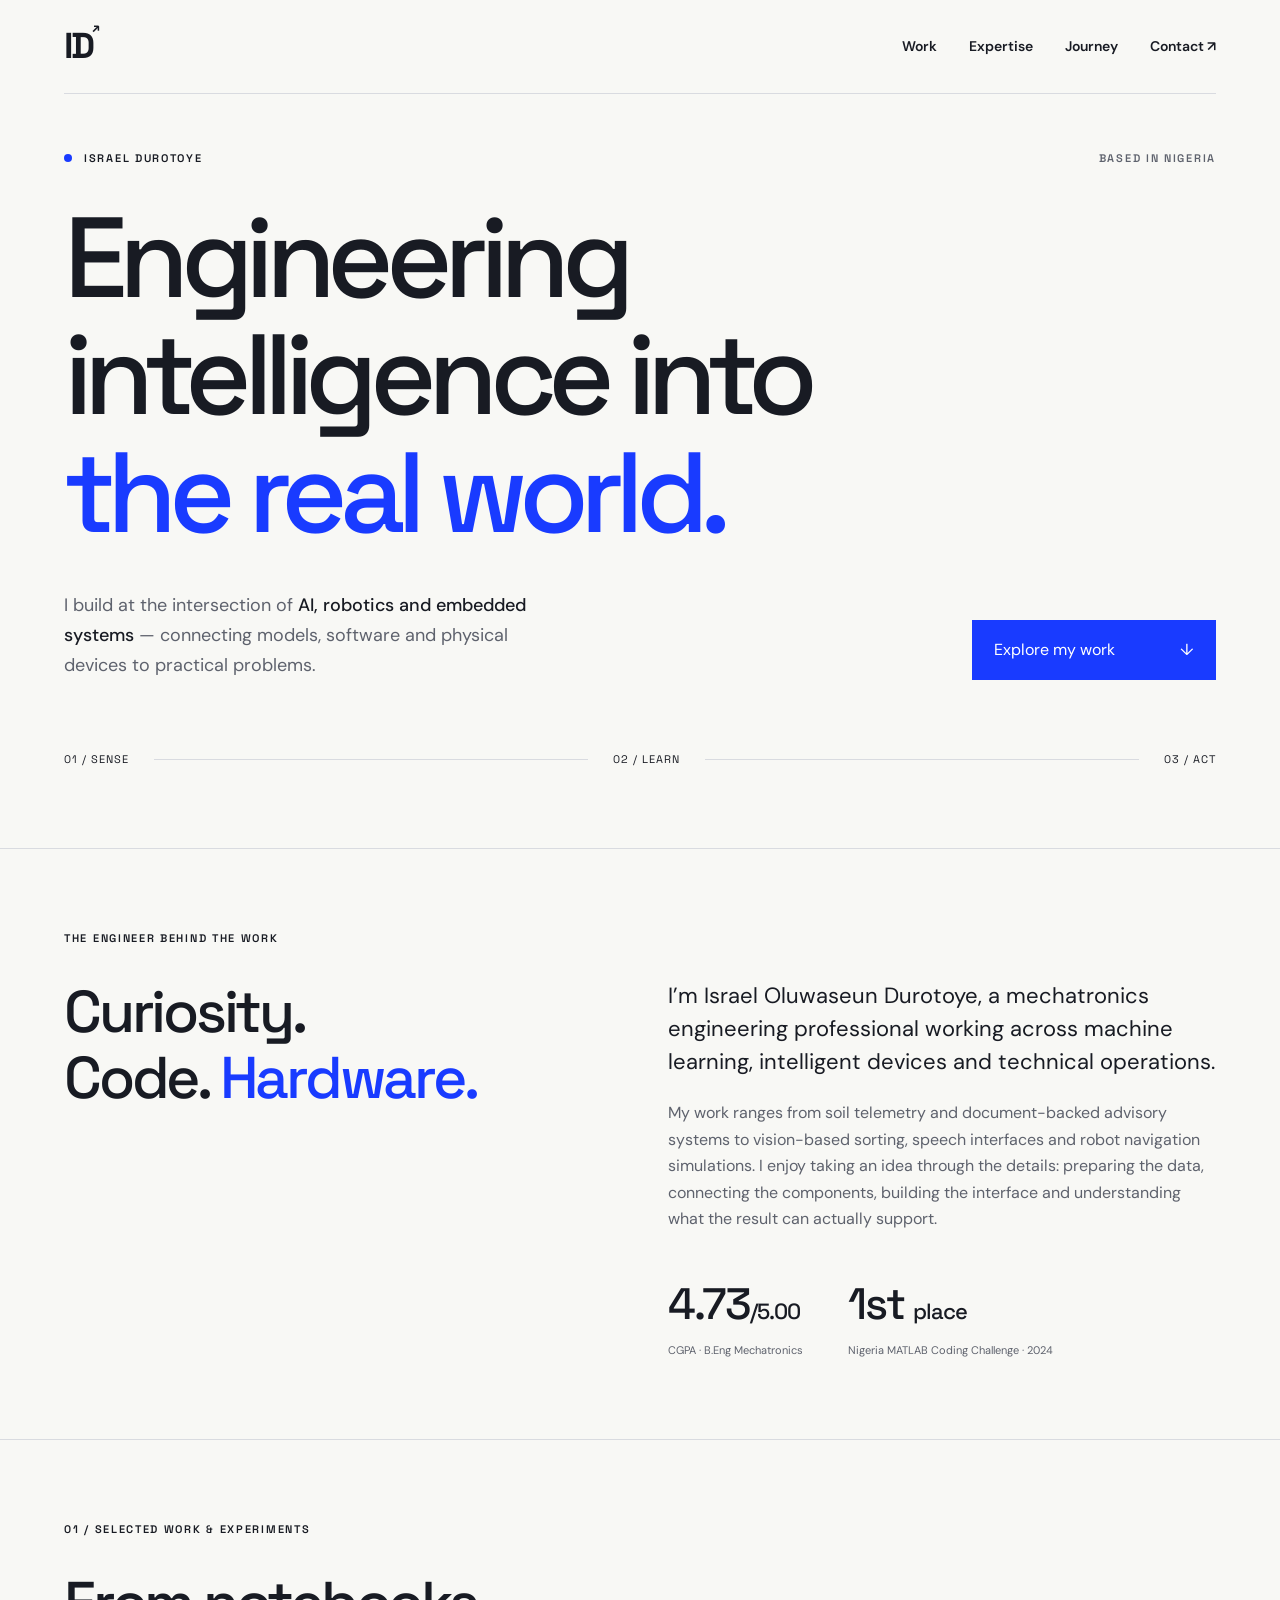
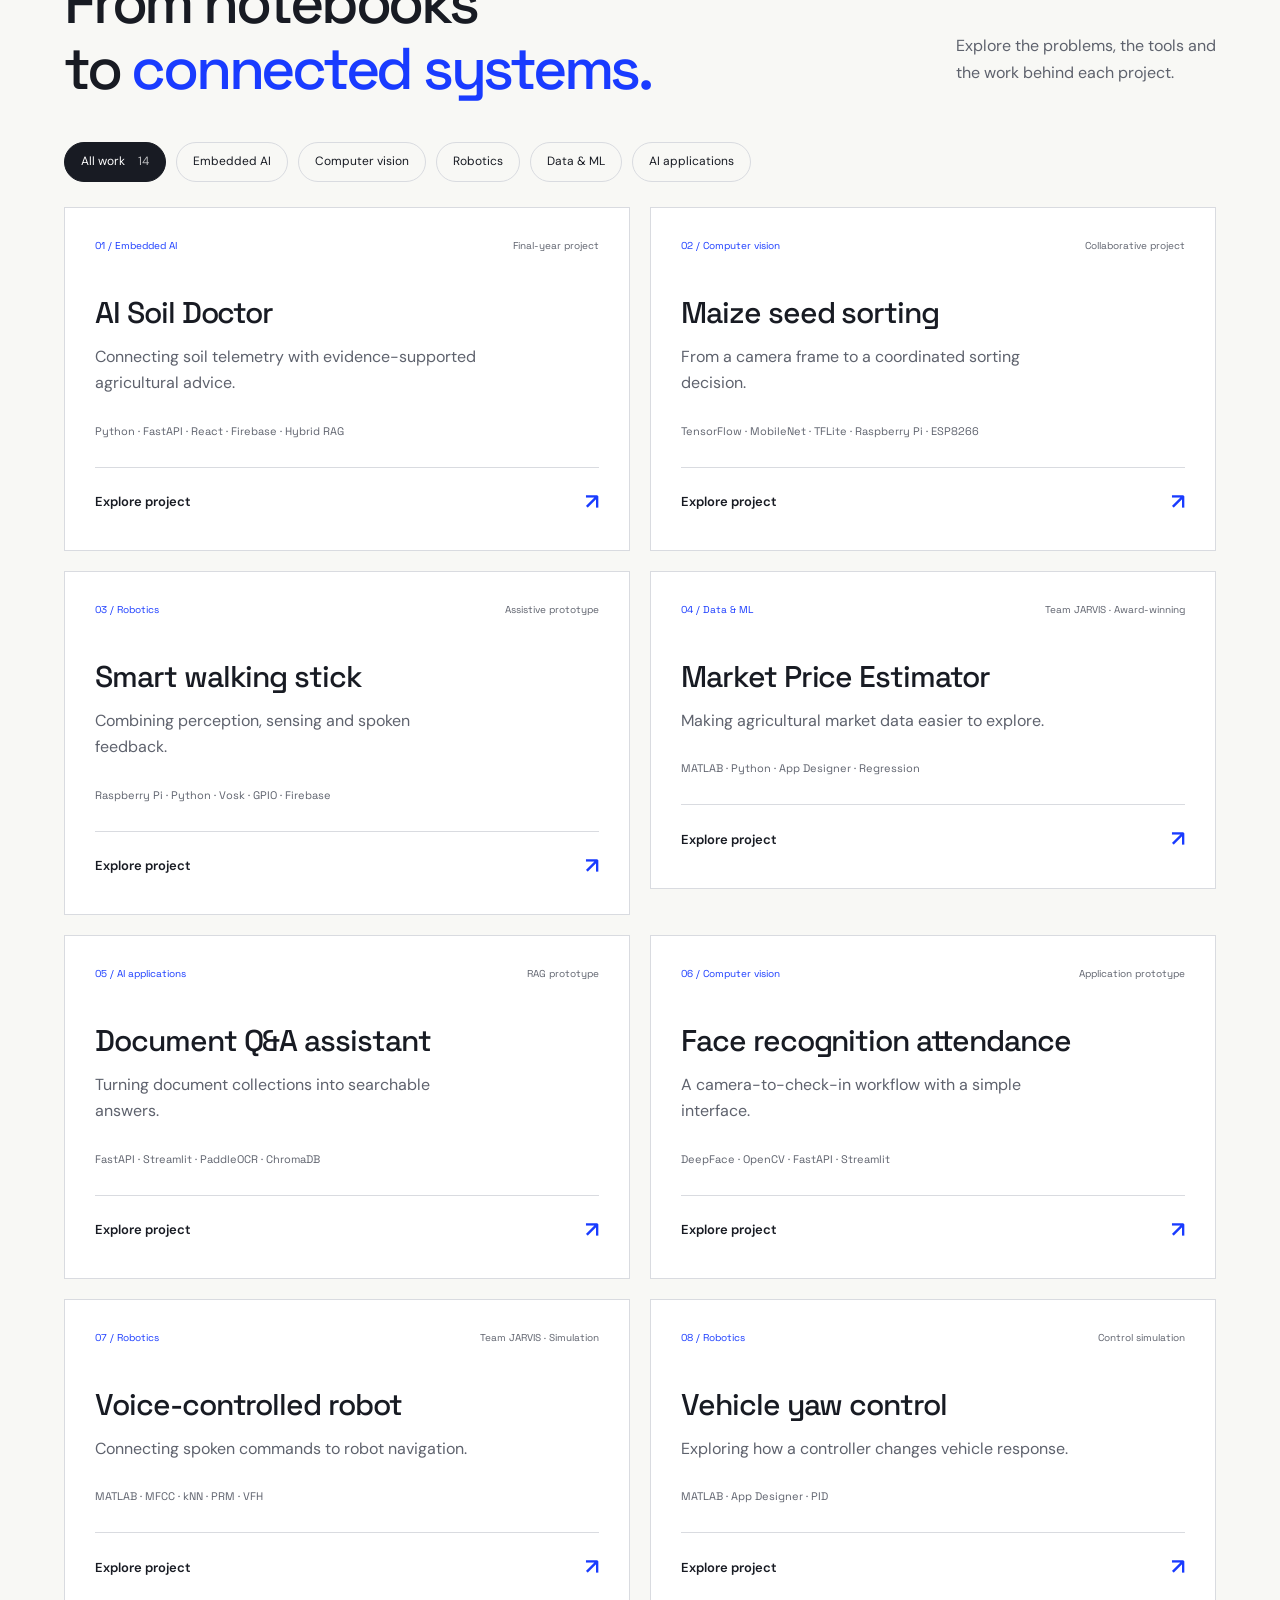
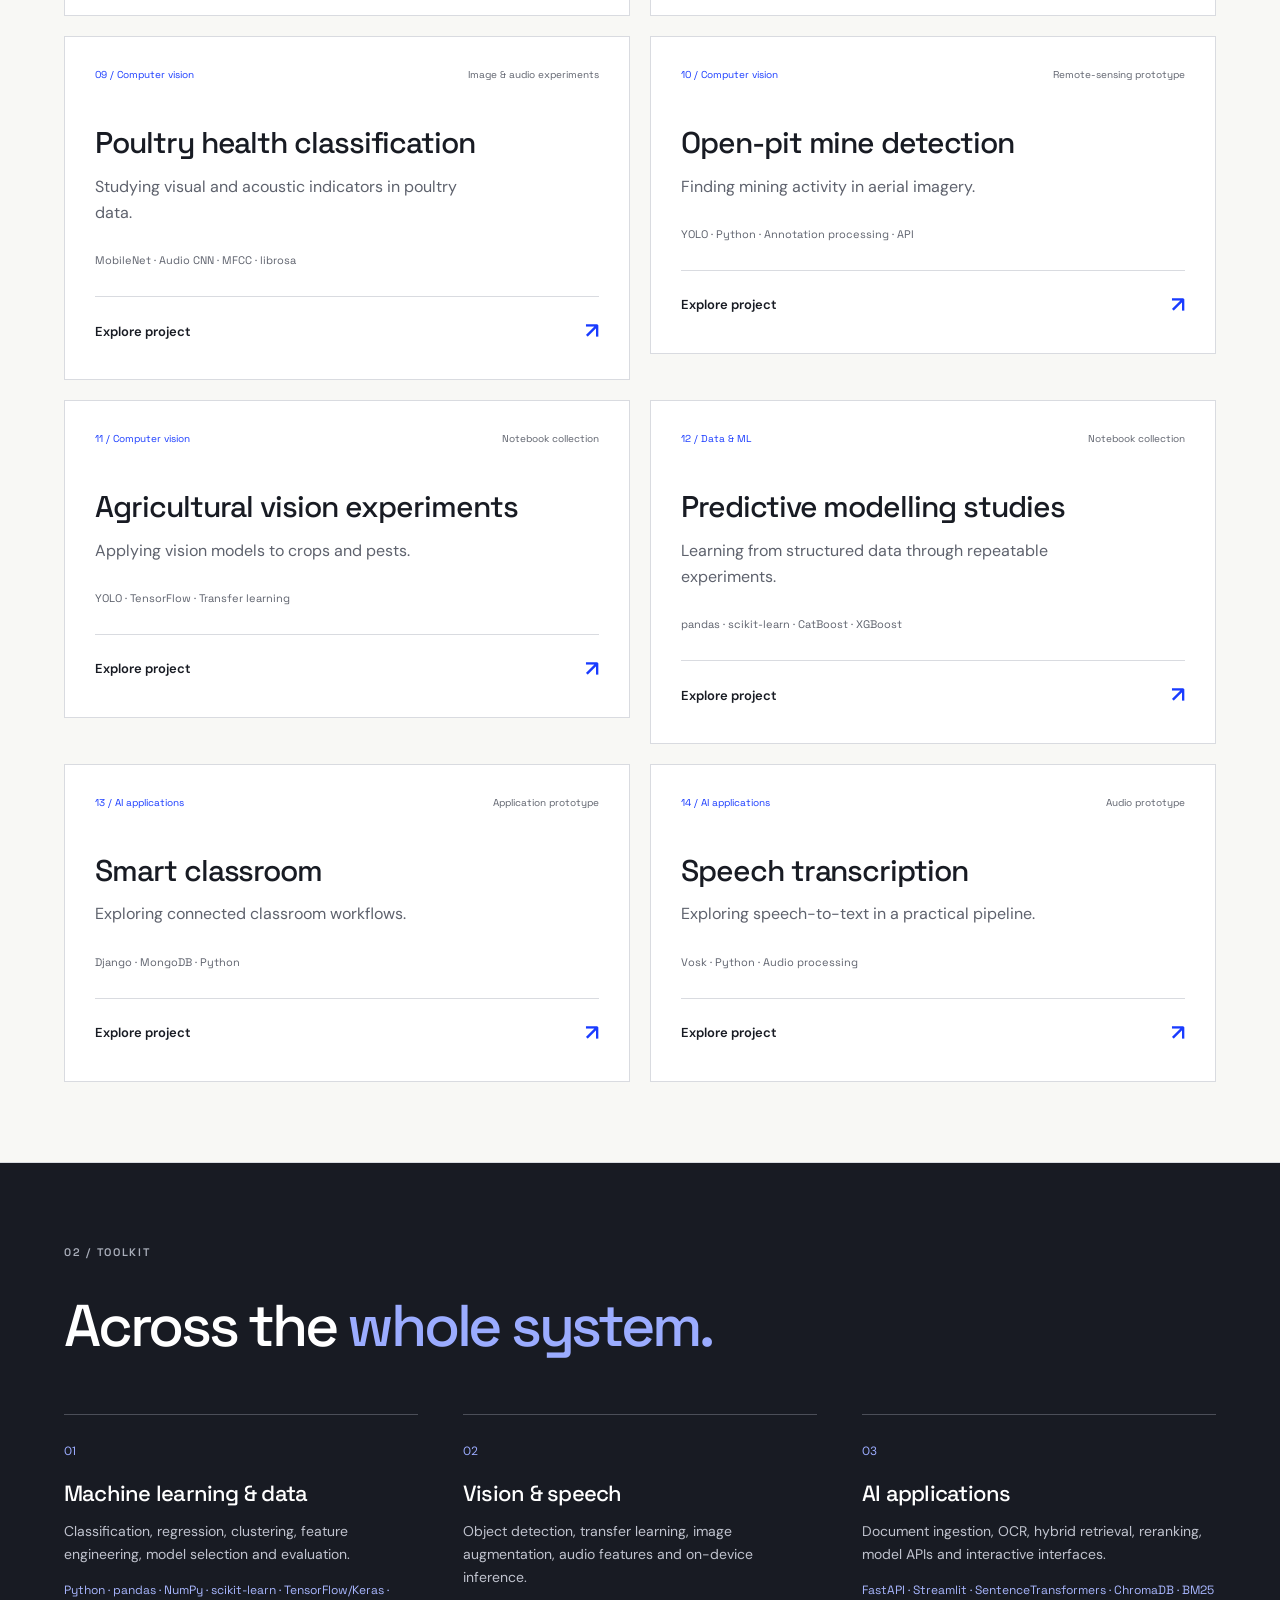
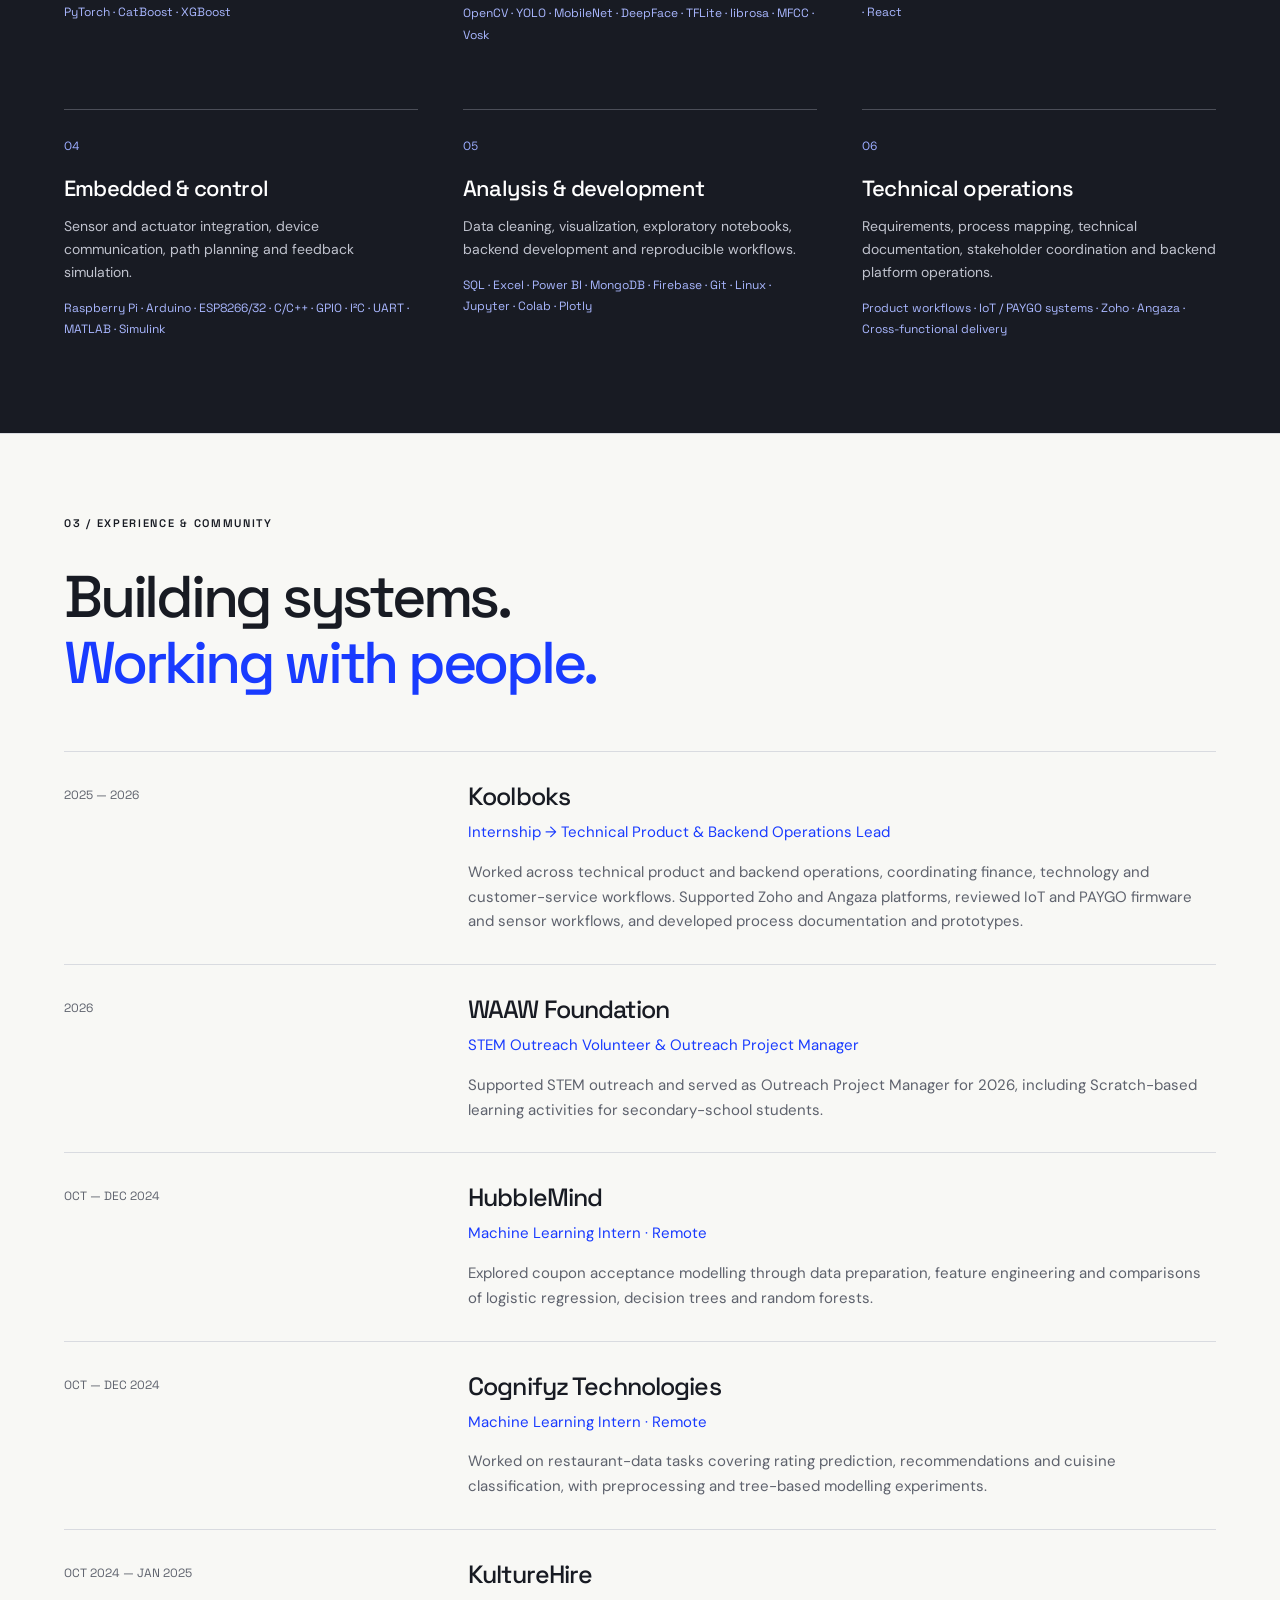
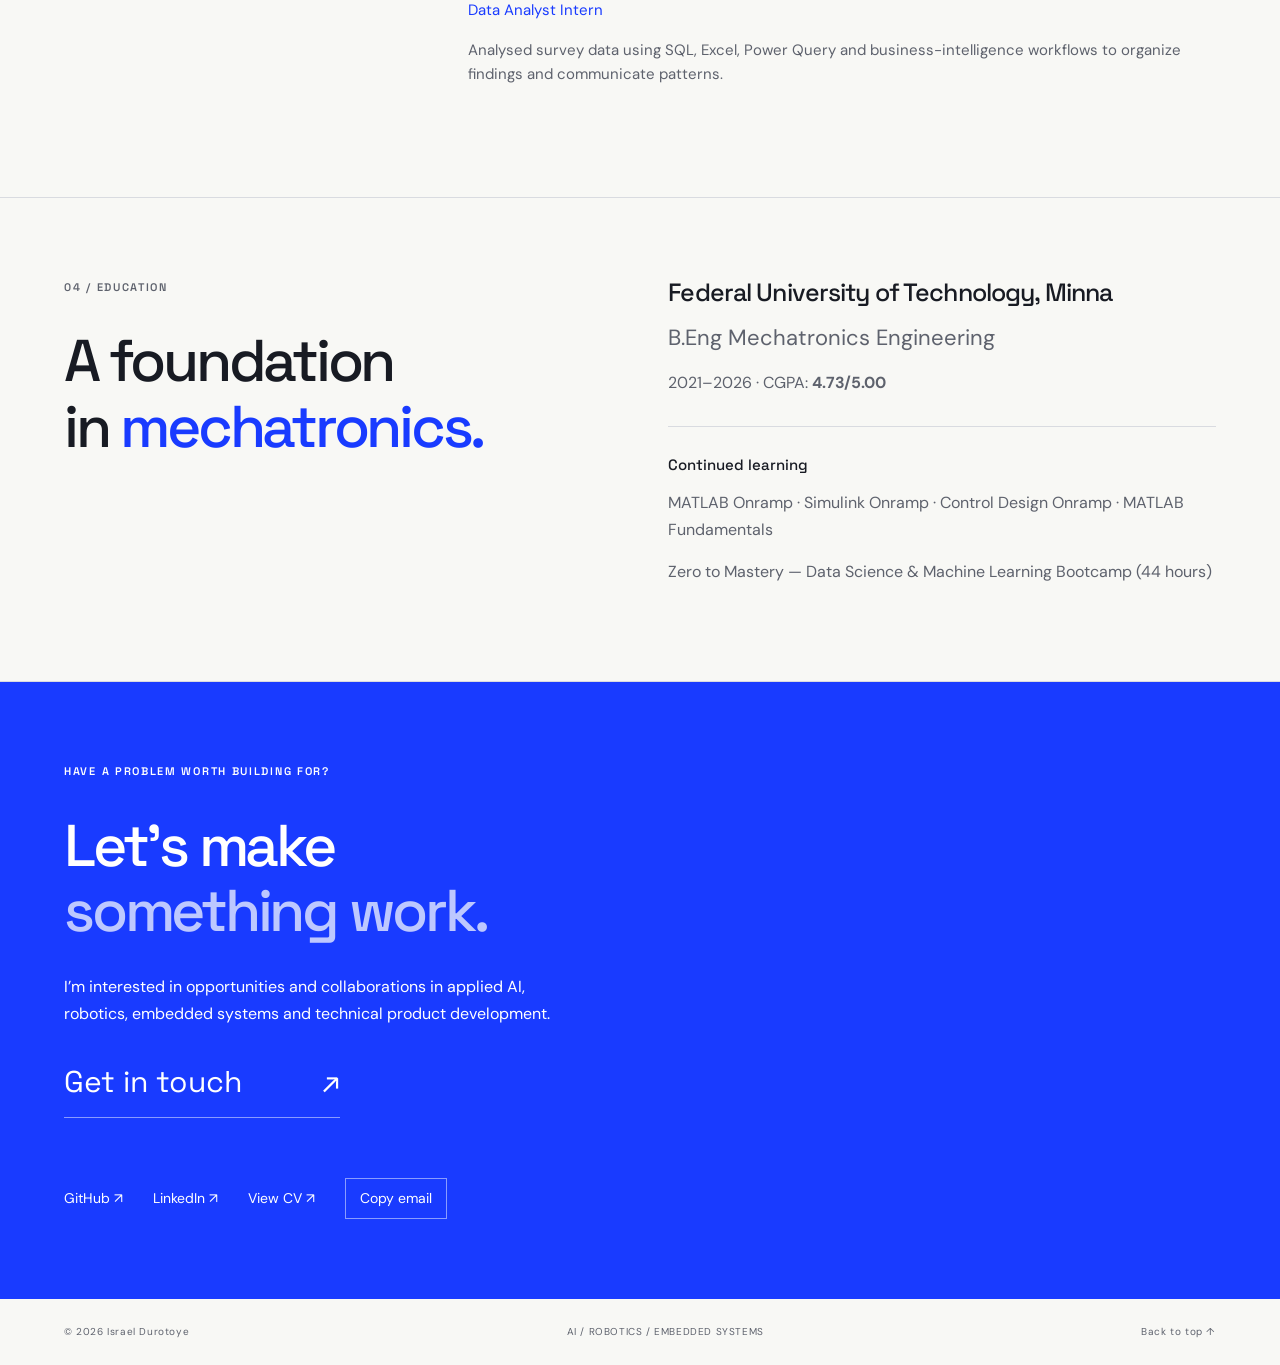
==== index.html @ 26ec9eab "Build engineering portfolio with project studies and experience" ====
<!doctype html>
<html lang="en"><head><meta charset="utf-8"><meta name="viewport" content="width=device-width,initial-scale=1"><meta name="theme-color" content="#193bff"><title>Israel Durotoye — AI, Robotics & Embedded Systems</title><meta name="description" content="Israel Durotoye's engineering portfolio: machine learning, computer vision, embedded AI, robotics, and technical product operations."><meta property="og:title" content="Israel Durotoye — Engineering intelligence into the real world"><meta property="og:description" content="Explore projects in AI, computer vision, robotics and embedded systems."><meta property="og:type" content="website"><link rel="icon" href="favicon.svg" type="image/svg+xml"><link rel="stylesheet" href="styles.css"><script src="app.js" defer></script></head>
<body><a class="skip" href="#main">Skip to content</a><header><a class="brand" href="#" aria-label="Israel Durotoye home">ID<span>↗</span></a><nav aria-label="Main navigation"><a href="#work">Work</a><a href="#expertise">Expertise</a><a href="#journey">Journey</a><a href="#contact">Contact <span aria-hidden="true">↗</span></a></nav></header>
<main id="main"><section class="hero"><div class="eyebrow"><span class="dot"></span> ISRAEL DUROTOYE <span class="location">BASED IN NIGERIA</span></div><h1>Engineering<br>intelligence into<br><em>the real world.</em></h1><div class="hero-bottom"><p>I build at the intersection of <strong>AI, robotics and embedded systems</strong> — connecting models, software and physical devices to practical problems.</p><a class="button" href="#work">Explore my work <span aria-hidden="true">↓</span></a></div><div class="signal" aria-label="My engineering approach: sense, learn, act"><span>01 / SENSE</span><i></i><span>02 / LEARN</span><i></i><span>03 / ACT</span></div></section>
<section class="intro section"><p class="eyebrow">THE ENGINEER BEHIND THE WORK</p><div class="intro-grid"><h2>Curiosity.<br>Code. <em>Hardware.</em></h2><div><p class="large">I’m Israel Oluwaseun Durotoye, a mechatronics engineering professional working across machine learning, intelligent devices and technical operations.</p><p>My work ranges from soil telemetry and document-backed advisory systems to vision-based sorting, speech interfaces and robot navigation simulations. I enjoy taking an idea through the details: preparing the data, connecting the components, building the interface and understanding what the result can actually support.</p><div class="facts"><div><strong>4.73<span>/5.00</span></strong><span>CGPA · B.Eng Mechatronics</span></div><div><strong>1st <span>place</span></strong><span>Nigeria MATLAB Coding Challenge · 2024</span></div></div></div></div></section>
<section class="section" id="work"><div class="section-heading"><div><p class="eyebrow">01 / SELECTED WORK & EXPERIMENTS</p><h2>From notebooks<br>to <em>connected systems.</em></h2></div><p>Explore the problems, the tools and the work behind each project.</p></div><div class="filters" role="group" aria-label="Filter projects"><button aria-pressed="true" data-filter="All">All work <span>14</span></button><button aria-pressed="false" data-filter="Embedded AI">Embedded AI</button><button aria-pressed="false" data-filter="Computer vision">Computer vision</button><button aria-pressed="false" data-filter="Robotics">Robotics</button><button aria-pressed="false" data-filter="Data & ML">Data & ML</button><button aria-pressed="false" data-filter="AI applications">AI applications</button></div><p class="sr-only" id="filter-status" aria-live="polite">Showing all 14 projects.</p><div class="projects"><article class="project" data-category="Embedded AI"><div class="project-top"><span>01 / Embedded AI</span><span>Final-year project</span></div><h3>AI Soil Doctor</h3><p class="project-intro">Connecting soil telemetry with evidence-supported agricultural advice.</p><p class="stack">Python · FastAPI · React · Firebase · Hybrid RAG</p><details><summary>Explore project <span aria-hidden="true">↗</span></summary><div class="case"><p>The system brings sensor readings, a dashboard and a document-backed advisory service into one workflow.</p><h4>My contribution</h4><p>Integrated physical sensor nodes alongside explicitly simulated nodes; developed telemetry views, crop-inference inputs and handling for stale or missing readings.</p><h4>Inside the work</h4><p>Combined SentenceTransformer embeddings, ChromaDB, BM25 retrieval and cross-encoder reranking. Document ingestion supports PDF, DOCX, EPUB and OCR.</p><h4>Project context</h4><p>An engineering prototype with exploratory forecasting work. Recommendations are tentative when input evidence is incomplete.</p></div></details></article>
<article class="project" data-category="Computer vision"><div class="project-top"><span>02 / Computer vision</span><span>Collaborative project</span></div><h3>Maize seed sorting</h3><p class="project-intro">From a camera frame to a coordinated sorting decision.</p><p class="stack">TensorFlow · MobileNet · TFLite · Raspberry Pi · ESP8266</p><details><summary>Explore project <span aria-hidden="true">↗</span></summary><div class="case"><p>A collaborative machine-vision and embedded-control workflow for sorting maize by visible appearance.</p><h4>My contribution</h4><p>Worked with transfer-learning classifiers, original-image splits before augmentation, export checks and an evolving three-class workflow.</p><h4>Inside the work</h4><p>Connected classification to decision gates, a seed queue and acknowledged serial communication for conveyor, feed disk and servo control.</p><h4>Project context</h4><p>Prototype work; visible appearance does not establish germination quality. No production throughput claim.</p></div></details></article>
<article class="project" data-category="Robotics"><div class="project-top"><span>03 / Robotics</span><span>Assistive prototype</span></div><h3>Smart walking stick</h3><p class="project-intro">Combining perception, sensing and spoken feedback.</p><p class="stack">Raspberry Pi · Python · Vosk · GPIO · Firebase</p><details><summary>Explore project <span aria-hidden="true">↗</span></summary><div class="case"><p>An assistive-device prototype combining obstacle sensing, camera input and voice interaction.</p><h4>My contribution</h4><p>Integrated ultrasonic, IMU, light and GPS modules with speech recognition, speech synthesis and alert workflows.</p><h4>Inside the work</h4><p>Used threaded components and component-level tests to coordinate multiple inputs.</p><h4>Project context</h4><p>Exploratory assistive engineering; not a clinically validated navigation aid.</p></div></details></article>
<article class="project" data-category="Data & ML"><div class="project-top"><span>04 / Data & ML</span><span>Team JARVIS · Award-winning</span></div><h3>Market Price Estimator</h3><p class="project-intro">Making agricultural market data easier to explore.</p><p class="stack">MATLAB · Python · App Designer · Regression</p><details><summary>Explore project <span aria-hidden="true">↗</span></summary><div class="case"><p>A team application for examining agricultural commodity prices across Nigerian markets.</p><h4>My contribution</h4><p>Worked on predictive analysis and visual interfaces for historical prices, crop selection, states, cities and regional comparisons.</p><h4>Inside the work</h4><p>Brought data exploration and model-driven estimates into an interactive MATLAB application.</p><h4>Project context</h4><p>First place, Nigeria MATLAB Coding Challenge 2024, with Team JARVIS.</p></div></details></article>
<article class="project" data-category="AI applications"><div class="project-top"><span>05 / AI applications</span><span>RAG prototype</span></div><h3>Document Q&A assistant</h3><p class="project-intro">Turning document collections into searchable answers.</p><p class="stack">FastAPI · Streamlit · PaddleOCR · ChromaDB</p><details><summary>Explore project <span aria-hidden="true">↗</span></summary><div class="case"><p>A document-assistant pipeline spanning extraction, chunking, retrieval and a usable question-answering interface.</p><h4>My contribution</h4><p>Used OCR and PDF extraction for varied document formats, embedding-based retrieval and persistent vector storage.</p><h4>Inside the work</h4><p>Implemented overlapping chunks and query caching to support repeated questions.</p><h4>Project context</h4><p>A working prototype focused on retrieval workflows and accessible interfaces.</p></div></details></article>
<article class="project" data-category="Computer vision"><div class="project-top"><span>06 / Computer vision</span><span>Application prototype</span></div><h3>Face recognition attendance</h3><p class="project-intro">A camera-to-check-in workflow with a simple interface.</p><p class="stack">DeepFace · OpenCV · FastAPI · Streamlit</p><details><summary>Explore project <span aria-hidden="true">↗</span></summary><div class="case"><p>An enrolment and attendance prototype using face detection and matching.</p><h4>My contribution</h4><p>Built webcam enrolment, recognition endpoints, a registered-person workflow and timestamped check-in logs.</p><h4>Inside the work</h4><p>Connected model inference to an API and an operator-facing interface.</p><h4>Project context</h4><p>Prototype evaluation; no claim of security-grade identity verification.</p></div></details></article>
<article class="project" data-category="Robotics"><div class="project-top"><span>07 / Robotics</span><span>Team JARVIS · Simulation</span></div><h3>Voice-controlled robot</h3><p class="project-intro">Connecting spoken commands to robot navigation.</p><p class="stack">MATLAB · MFCC · kNN · PRM · VFH</p><details><summary>Explore project <span aria-hidden="true">↗</span></summary><div class="case"><p>A MATLAB App Designer project joining voice-command classification and mobile-robot simulation.</p><h4>My contribution</h4><p>Used MFCC audio features and k-nearest-neighbour classification for commands.</p><h4>Inside the work</h4><p>Explored probabilistic roadmaps, obstacle avoidance, pure-pursuit control and simulated lidar.</p><h4>Project context</h4><p>A simulation and interface project rather than a claim of autonomous field deployment.</p></div></details></article>
<article class="project" data-category="Robotics"><div class="project-top"><span>08 / Robotics</span><span>Control simulation</span></div><h3>Vehicle yaw control</h3><p class="project-intro">Exploring how a controller changes vehicle response.</p><p class="stack">MATLAB · App Designer · PID</p><details><summary>Explore project <span aria-hidden="true">↗</span></summary><div class="case"><p>An interactive control-system study of vehicle yaw response.</p><h4>My contribution</h4><p>Built a MATLAB interface for inspecting response curves and controller behaviour.</p><h4>Inside the work</h4><p>Used step-response characteristics and steady-state error to examine performance.</p><h4>Project context</h4><p>Simulation-based analysis.</p></div></details></article>
<article class="project" data-category="Computer vision"><div class="project-top"><span>09 / Computer vision</span><span>Image & audio experiments</span></div><h3>Poultry health classification</h3><p class="project-intro">Studying visual and acoustic indicators in poultry data.</p><p class="stack">MobileNet · Audio CNN · MFCC · librosa</p><details><summary>Explore project <span aria-hidden="true">↗</span></summary><div class="case"><p>Separate image and audio classification experiments using poultry-health datasets.</p><h4>My contribution</h4><p>Explored transfer learning for images, and denoising, segmentation and MFCC features for audio.</p><h4>Inside the work</h4><p>Compared model reports within the available experimental workflows.</p><h4>Project context</h4><p>Research prototypes; the branches were separate experiments, not a validated diagnostic product.</p></div></details></article>
<article class="project" data-category="Computer vision"><div class="project-top"><span>10 / Computer vision</span><span>Remote-sensing prototype</span></div><h3>Open-pit mine detection</h3><p class="project-intro">Finding mining activity in aerial imagery.</p><p class="stack">YOLO · Python · Annotation processing · API</p><details><summary>Explore project <span aria-hidden="true">↗</span></summary><div class="case"><p>A remote-sensing detection workflow connecting dataset preparation and model inference.</p><h4>My contribution</h4><p>Worked on annotation conversion, augmentation and model experimentation.</p><h4>Inside the work</h4><p>Built image-upload inference with non-maximum suppression and a health endpoint.</p><h4>Project context</h4><p>Prototype detection work; no independently verified accuracy claim.</p></div></details></article>
<article class="project" data-category="Computer vision"><div class="project-top"><span>11 / Computer vision</span><span>Notebook collection</span></div><h3>Agricultural vision experiments</h3><p class="project-intro">Applying vision models to crops and pests.</p><p class="stack">YOLO · TensorFlow · Transfer learning</p><details><summary>Explore project <span aria-hidden="true">↗</span></summary><div class="case"><p>Notebook-based exploration of tomato leaf detection and pest classification.</p><h4>My contribution</h4><p>Worked through preprocessing, augmentation, transfer learning and model evaluation.</p><h4>Inside the work</h4><p>Developed familiarity with training workflows across Colab and local notebooks.</p><h4>Project context</h4><p>Experimental studies rather than deployed agricultural services.</p></div></details></article>
<article class="project" data-category="Data & ML"><div class="project-top"><span>12 / Data & ML</span><span>Notebook collection</span></div><h3>Predictive modelling studies</h3><p class="project-intro">Learning from structured data through repeatable experiments.</p><p class="stack">pandas · scikit-learn · CatBoost · XGBoost</p><details><summary>Explore project <span aria-hidden="true">↗</span></summary><div class="case"><p>Studies spanning crop recommendation, survival classification and temperature forecasting.</p><h4>My contribution</h4><p>Explored data preparation, feature engineering, model comparison and hyperparameter search.</p><h4>Inside the work</h4><p>Used classification and regression workflows, with attention to evaluation limitations.</p><h4>Project context</h4><p>Educational and exploratory models; health-related work is not clinical guidance.</p></div></details></article>
<article class="project" data-category="AI applications"><div class="project-top"><span>13 / AI applications</span><span>Application prototype</span></div><h3>Smart classroom</h3><p class="project-intro">Exploring connected classroom workflows.</p><p class="stack">Django · MongoDB · Python</p><details><summary>Explore project <span aria-hidden="true">↗</span></summary><div class="case"><p>A classroom application prototype combining web interfaces and data storage.</p><h4>My contribution</h4><p>Explored how classroom data and application logic can support a connected learning environment.</p><h4>Inside the work</h4><p>Worked across backend development and data-driven features.</p><h4>Project context</h4><p>Prototype application work.</p></div></details></article>
<article class="project" data-category="AI applications"><div class="project-top"><span>14 / AI applications</span><span>Audio prototype</span></div><h3>Speech transcription</h3><p class="project-intro">Exploring speech-to-text in a practical pipeline.</p><p class="stack">Vosk · Python · Audio processing</p><details><summary>Explore project <span aria-hidden="true">↗</span></summary><div class="case"><p>A call-transcription prototype and related speech-processing experiments.</p><h4>My contribution</h4><p>Worked with audio input and speech-recognition workflows.</p><h4>Inside the work</h4><p>Explored practical integration of speech models into Python applications.</p><h4>Project context</h4><p>Prototype-level transcription work.</p></div></details></article></div></section>
<section class="section expertise" id="expertise"><p class="eyebrow">02 / TOOLKIT</p><h2>Across the <em>whole system.</em></h2><div class="skills-grid">
<article><span>01</span><h3>Machine learning & data</h3><p>Classification, regression, clustering, feature engineering, model selection and evaluation.</p><p class="stack">Python · pandas · NumPy · scikit-learn · TensorFlow/Keras · PyTorch · CatBoost · XGBoost</p></article>
<article><span>02</span><h3>Vision & speech</h3><p>Object detection, transfer learning, image augmentation, audio features and on-device inference.</p><p class="stack">OpenCV · YOLO · MobileNet · DeepFace · TFLite · librosa · MFCC · Vosk</p></article>
<article><span>03</span><h3>AI applications</h3><p>Document ingestion, OCR, hybrid retrieval, reranking, model APIs and interactive interfaces.</p><p class="stack">FastAPI · Streamlit · SentenceTransformers · ChromaDB · BM25 · React</p></article>
<article><span>04</span><h3>Embedded & control</h3><p>Sensor and actuator integration, device communication, path planning and feedback simulation.</p><p class="stack">Raspberry Pi · Arduino · ESP8266/32 · C/C++ · GPIO · I²C · UART · MATLAB · Simulink</p></article>
<article><span>05</span><h3>Analysis & development</h3><p>Data cleaning, visualization, exploratory notebooks, backend development and reproducible workflows.</p><p class="stack">SQL · Excel · Power BI · MongoDB · Firebase · Git · Linux · Jupyter · Colab · Plotly</p></article>
<article><span>06</span><h3>Technical operations</h3><p>Requirements, process mapping, technical documentation, stakeholder coordination and backend platform operations.</p><p class="stack">Product workflows · IoT / PAYGO systems · Zoho · Angaza · Cross-functional delivery</p></article></div></section>
<section class="section" id="journey"><p class="eyebrow">03 / EXPERIENCE & COMMUNITY</p><h2>Building systems.<br><em>Working with people.</em></h2><div class="timeline">
<article><p class="date">2025 — 2026</p><div><h3>Koolboks</h3><p class="role">Internship → Technical Product & Backend Operations Lead</p><p>Worked across technical product and backend operations, coordinating finance, technology and customer-service workflows. Supported Zoho and Angaza platforms, reviewed IoT and PAYGO firmware and sensor workflows, and developed process documentation and prototypes.</p></div></article>
<article><p class="date">2026</p><div><h3>WAAW Foundation</h3><p class="role">STEM Outreach Volunteer & Outreach Project Manager</p><p>Supported STEM outreach and served as Outreach Project Manager for 2026, including Scratch-based learning activities for secondary-school students.</p></div></article>
<article><p class="date">OCT — DEC 2024</p><div><h3>HubbleMind</h3><p class="role">Machine Learning Intern · Remote</p><p>Explored coupon acceptance modelling through data preparation, feature engineering and comparisons of logistic regression, decision trees and random forests.</p></div></article>
<article><p class="date">OCT — DEC 2024</p><div><h3>Cognifyz Technologies</h3><p class="role">Machine Learning Intern · Remote</p><p>Worked on restaurant-data tasks covering rating prediction, recommendations and cuisine classification, with preprocessing and tree-based modelling experiments.</p></div></article>
<article><p class="date">OCT 2024 — JAN 2025</p><div><h3>KultureHire</h3><p class="role">Data Analyst Intern</p><p>Analysed survey data using SQL, Excel, Power Query and business-intelligence workflows to organize findings and communicate patterns.</p></div></article></div></section>
<section class="section education"><div><p class="eyebrow">04 / EDUCATION</p><h2>A foundation<br>in <em>mechatronics.</em></h2></div><div><h3>Federal University of Technology, Minna</h3><p class="large">B.Eng Mechatronics Engineering</p><p>2021–2026 · CGPA: <strong>4.73/5.00</strong></p><hr><h4>Continued learning</h4><p>MATLAB Onramp · Simulink Onramp · Control Design Onramp · MATLAB Fundamentals</p><p>Zero to Mastery — Data Science & Machine Learning Bootcamp (44 hours)</p></div></section>
<section class="contact section" id="contact"><p class="eyebrow">HAVE A PROBLEM WORTH BUILDING FOR?</p><h2>Let’s make<br><em>something work.</em></h2><p>I’m interested in opportunities and collaborations in applied AI, robotics, embedded systems and technical product development.</p><a class="email" href="mailto:durotoyeoluwaseunisreal@gmail.com">Get in touch <span aria-hidden="true">↗</span></a><div class="contact-links"><a href="https://github.com/Israel-Durotoye" target="_blank" rel="noopener noreferrer">GitHub ↗</a><a href="https://www.linkedin.com/in/israel-durotoye-18a6b1236/" target="_blank" rel="noopener noreferrer">LinkedIn ↗</a><a href="resume.html">View CV ↗</a><button id="copy-email" type="button">Copy email</button><span id="copy-status" role="status"></span></div></section></main><footer><span>© 2026 Israel Durotoye</span><span>AI / ROBOTICS / EMBEDDED SYSTEMS</span><a href="#">Back to top ↑</a></footer></body></html>
---- styles.css ----
@import url('https://fonts.googleapis.com/css2?family=DM+Sans:wght@400;500;600;700&family=Space+Grotesk:wght@400;500;600;700&display=swap');
:root{--blue:#193bff;--ink:#181b23;--muted:#5e626d;--paper:#f8f8f5;--line:#d9dbe0}*{box-sizing:border-box}html{scroll-behavior:smooth;scroll-padding-top:90px}body{margin:0;background:var(--paper);color:var(--ink);font-family:'DM Sans',sans-serif;line-height:1.65}a{color:inherit;text-decoration:none}button{font:inherit;cursor:pointer}button,a,summary{-webkit-tap-highlight-color:transparent}a:focus-visible,button:focus-visible,summary:focus-visible{outline:3px solid var(--blue);outline-offset:5px}header{height:94px;display:flex;align-items:center;justify-content:space-between;border-bottom:1px solid var(--line);margin:0 5vw}.brand{font-family:'Space Grotesk',sans-serif;font-weight:700;font-size:36px;letter-spacing:-3px}.brand span{font-size:13px;vertical-align:top;letter-spacing:0}nav{display:flex;gap:32px;font-size:14px;font-weight:600}nav a:hover{color:var(--blue)}main{overflow:hidden}.hero,.section{padding:80px 5vw}.hero{padding-top:55px}.eyebrow,.stack,.date,.signal,.project-top{font-family:'Space Grotesk',sans-serif}.eyebrow{font-size:11px;letter-spacing:1.7px;font-weight:600;margin:0 0 32px}.hero .eyebrow{display:flex;align-items:center;gap:12px}.dot{width:8px;height:8px;border-radius:100%;background:var(--blue)}.location{margin-left:auto;color:var(--muted)}h1,h2,h3,h4{font-family:'Space Grotesk',sans-serif;line-height:1.12;margin:0;font-weight:500}h1{font-size:clamp(54px,8.9vw,145px);letter-spacing:-.075em;line-height:1.03}em{font-style:normal;color:var(--blue)}h2{font-size:clamp(36px,4.6vw,70px);letter-spacing:-.055em}h3{font-size:25px;letter-spacing:-.035em}h4{font-size:15px;margin:24px 0 8px}.hero-bottom{display:flex;align-items:end;justify-content:space-between;gap:36px;margin-top:40px}.hero-bottom p{max-width:500px;margin:0;color:var(--muted);font-size:18px}.hero-bottom strong{font-weight:500;color:var(--ink)}.button{padding:17px 22px;background:var(--blue);color:white;display:flex;gap:65px;align-items:center;white-space:nowrap}.button:hover{background:#0d27cf}.signal{display:flex;align-items:center;gap:25px;margin-top:70px;font-size:11px;letter-spacing:1px}.signal i{height:1px;background:var(--line);flex:1}.section{border-top:1px solid var(--line)}.intro-grid{display:grid;grid-template-columns:1fr 1.15fr;gap:10vw}.large{font-size:22px;line-height:1.5;margin-top:0}.intro-grid p:not(.large){color:var(--muted)}.facts{display:flex;gap:45px;margin-top:36px}.facts div{display:flex;flex-direction:column}.facts strong{font-family:'Space Grotesk';font-size:44px;font-weight:500;letter-spacing:-2px}.facts strong span{font-size:22px;letter-spacing:-1px}.facts div>span{font-size:11px;color:var(--muted)}.section-heading{display:flex;justify-content:space-between;gap:30px;align-items:end}.section-heading>p{max-width:260px;color:var(--muted)}.filters{display:flex;gap:10px;flex-wrap:wrap;margin:40px 0 25px}.filters button{border:1px solid var(--line);border-radius:30px;padding:9px 16px;font-size:12px;background:transparent;color:var(--ink)}.filters button[aria-pressed=true]{background:var(--ink);color:white;border-color:var(--ink)}.filters span{margin-left:10px;opacity:.7}.projects{display:grid;grid-template-columns:1fr 1fr;gap:20px}.project{border:1px solid var(--line);padding:30px;background:#fff;align-self:start;transition:border-color .2s}.project:hover{border-color:var(--blue)}.project[hidden]{display:none}.project-top{display:flex;justify-content:space-between;gap:20px;font-size:10px;color:var(--muted);margin-bottom:42px}.project-top span:first-child{color:var(--blue)}.project h3{font-size:30px}.project-intro{font-size:16px;margin:14px 0 25px;max-width:390px;color:var(--muted)}.stack{font-size:11px;line-height:1.8;color:var(--muted)}details{margin-top:25px;border-top:1px solid var(--line)}summary{display:flex;justify-content:space-between;align-items:center;cursor:pointer;list-style:none;padding-top:16px;font-size:13px;font-weight:600}summary::-webkit-details-marker{display:none}summary span{color:var(--blue);font-size:22px}details[open] summary span{transform:rotate(90deg)}.case p{font-size:14px;color:var(--muted)}.case{padding-top:10px}.expertise{background:var(--ink);color:white}.expertise em{color:#9bacff}.expertise .eyebrow{color:#a9aeba}.skills-grid{display:grid;grid-template-columns:repeat(3,1fr);gap:50px 45px;margin-top:55px}.skills-grid article{border-top:1px solid #4b4e58;padding-top:22px}.skills-grid article>span{color:#9bacff;font-size:12px}.skills-grid h3{margin-top:18px;font-size:22px}.skills-grid p{color:#c0c3ce;font-size:14px}.skills-grid .stack{color:#a9b7ff;font-size:12px}.timeline{margin-top:55px}.timeline article{display:grid;grid-template-columns:1fr 2fr;gap:30px;padding:30px 0;border-top:1px solid var(--line)}.date{font-size:12px;color:var(--muted);margin-top:4px}.role{font-size:15px;color:var(--blue);margin:10px 0}.timeline article div>p:last-child{max-width:740px;color:var(--muted);font-size:15px;margin-bottom:0}.education{display:grid;grid-template-columns:1fr 1.15fr;gap:10vw}.education .large{margin:15px 0 6px}.education p{color:var(--muted)}hr{border:0;border-top:1px solid var(--line);margin:30px 0}.contact{background:var(--blue);color:white}.contact em{color:#bdc8ff}.contact>p:not(.eyebrow){max-width:490px;margin:30px 0}.email{display:inline-flex;gap:80px;font-family:'Space Grotesk';font-size:30px;border-bottom:1px solid #899bff;padding-bottom:10px}.contact-links{display:flex;gap:30px;align-items:center;flex-wrap:wrap;margin-top:60px;font-size:14px}.contact-links button{background:transparent;border:1px solid #8a9cff;color:white;padding:8px 14px}.contact a:hover{color:#cbd4ff}.contact :focus-visible{outline-color:white}footer{display:flex;justify-content:space-between;gap:24px;padding:25px 5vw;font-size:10px;letter-spacing:.6px;color:var(--muted)}.skip{position:absolute;left:20px;top:-100px;z-index:20;background:white;padding:12px}.skip:focus{top:10px}.sr-only{position:absolute;width:1px;height:1px;padding:0;margin:-1px;overflow:hidden;clip:rect(0,0,0,0);white-space:nowrap;border:0}@media(min-width:1600px){body{max-width:1800px;margin:auto}}@media(max-width:800px){header{height:75px}nav{gap:18px;font-size:12px}.hero,.section{padding:55px 6vw}.hero h1{font-size:clamp(48px,10vw,80px)}.hero-bottom{align-items:start;flex-direction:column}.hero-bottom p{font-size:16px}.hero .location{font-size:9px;letter-spacing:.3px}.intro-grid,.education{grid-template-columns:1fr;gap:30px}.large{font-size:19px}.section-heading{align-items:start;flex-direction:column;gap:10px}.section-heading>p{max-width:400px}.projects{gap:14px}.project{padding:22px}.project-top{flex-direction:column;gap:6px;margin-bottom:28px}.project h3{font-size:25px}.skills-grid{grid-template-columns:1fr 1fr;gap:35px}.timeline article{grid-template-columns:150px 1fr}.facts{gap:30px}footer>span:nth-child(2){display:none}}@media(max-width:540px){nav{gap:14px}.brand{font-size:29px}nav a:nth-child(2){display:none}.hero .eyebrow{font-size:9px;letter-spacing:1px}.hero h1{font-size:12vw}.hero-bottom{margin-top:28px}.signal{gap:12px;font-size:9px;margin-top:45px}.projects,.skills-grid{grid-template-columns:1fr}.project-top{flex-direction:row}.project{padding:25px}.timeline article{grid-template-columns:1fr;gap:8px}.date{margin:0}.facts{flex-direction:column;gap:18px}.facts strong{font-size:38px}.contact-links{gap:20px}.email{font-size:26px}h2{font-size:38px}}@media(prefers-reduced-motion:reduce){html{scroll-behavior:auto}*{transition:none!important}}
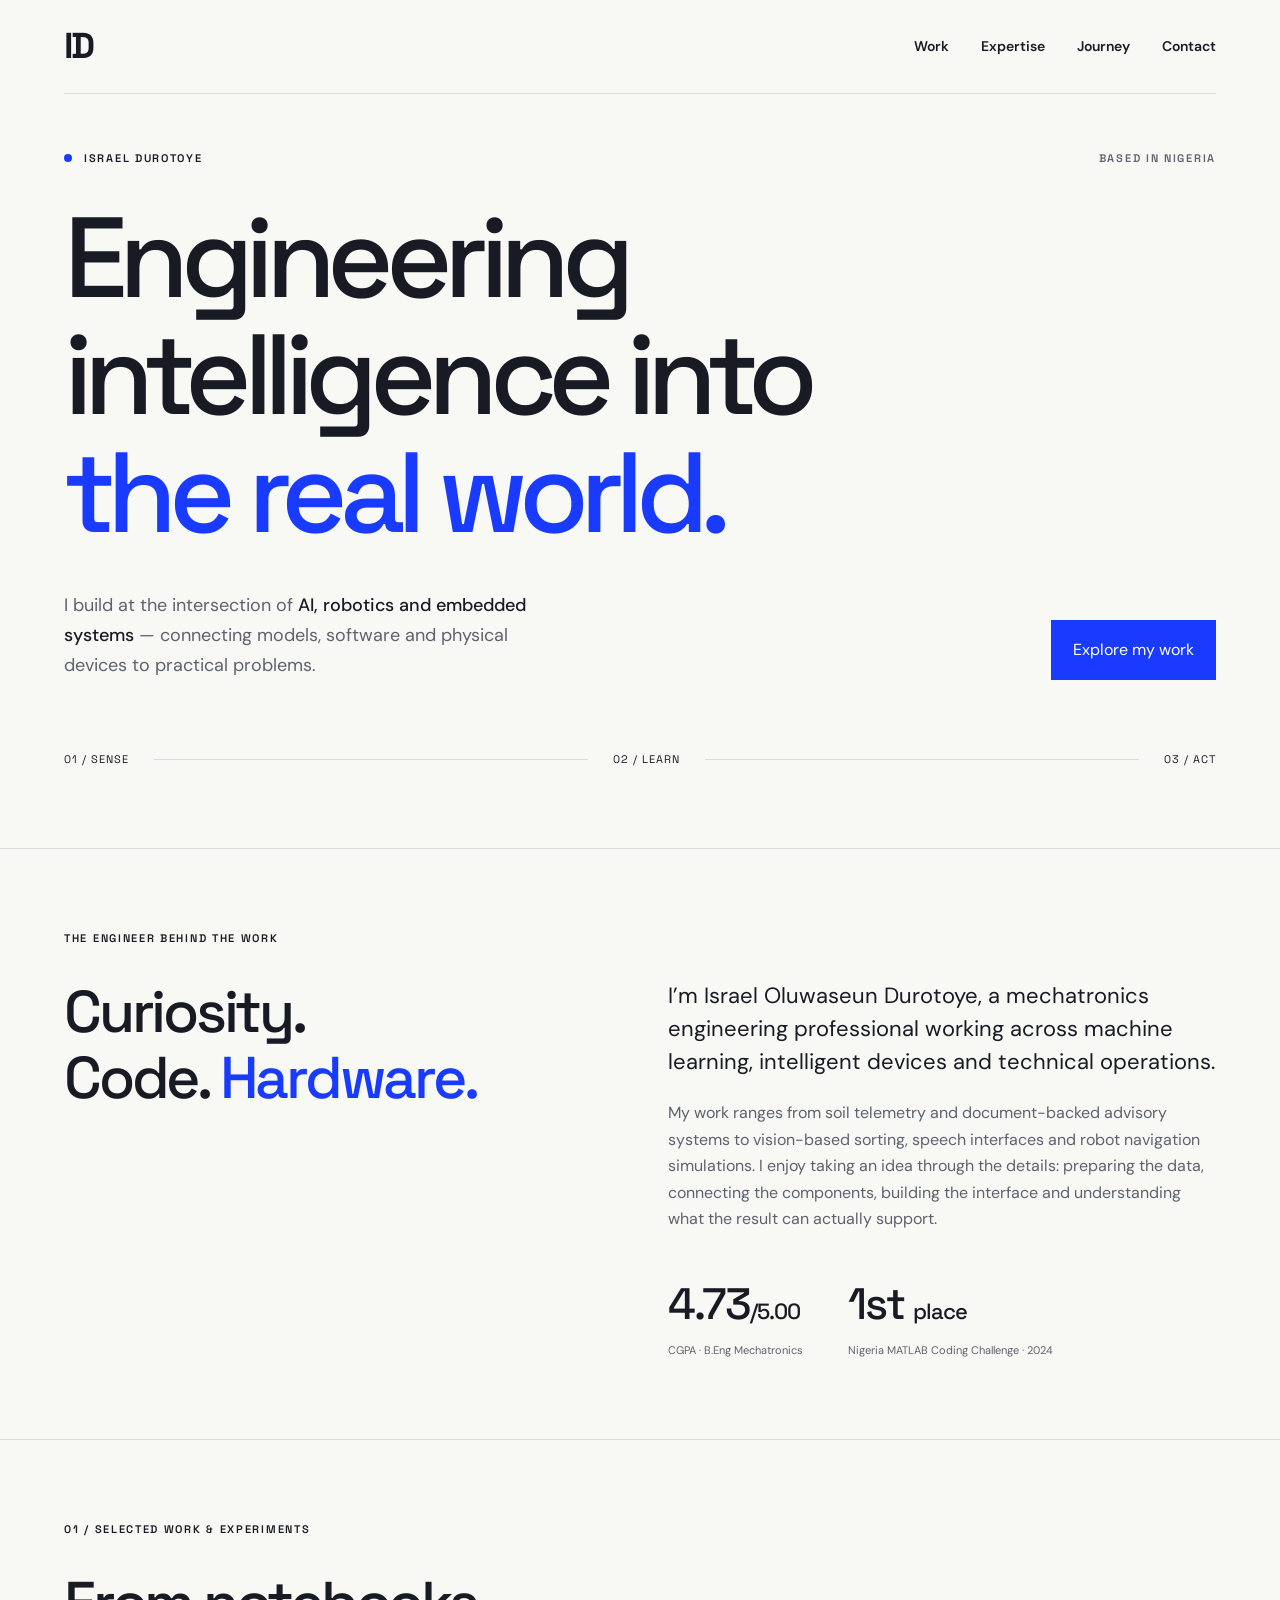
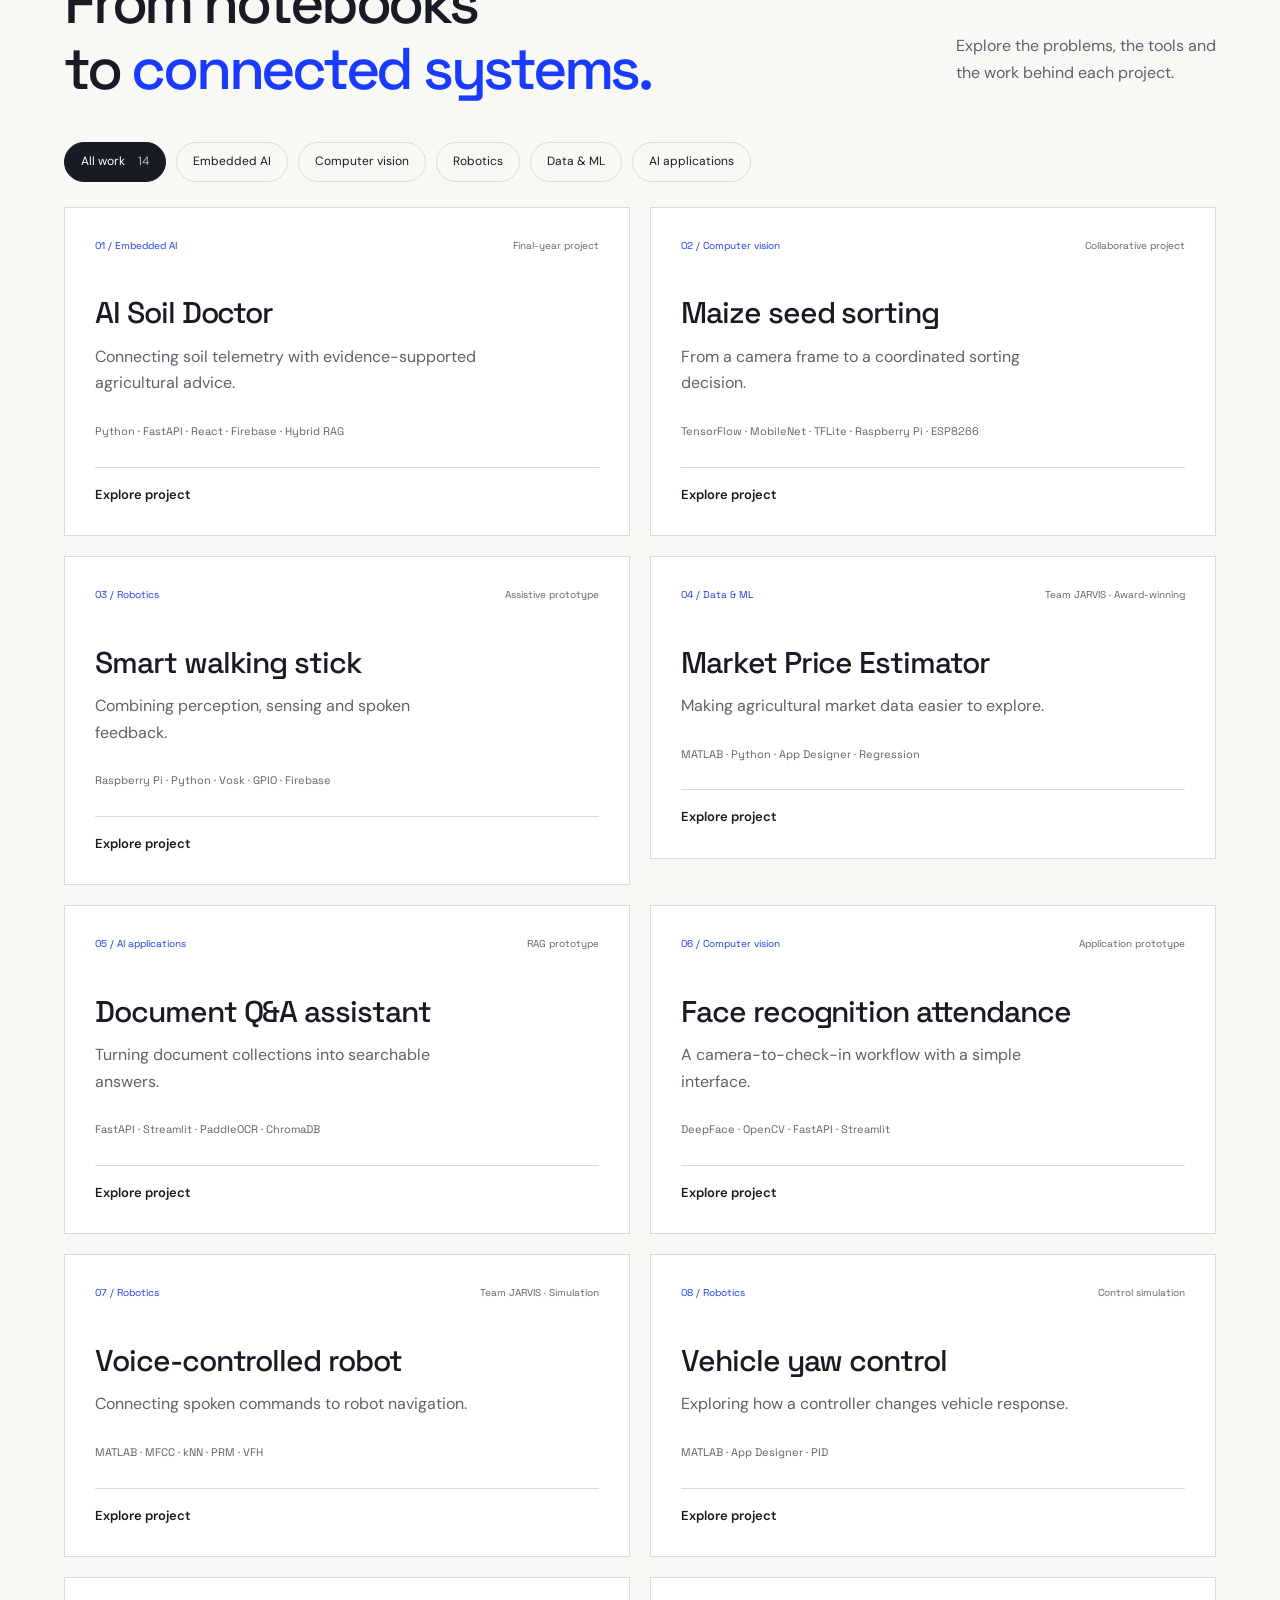
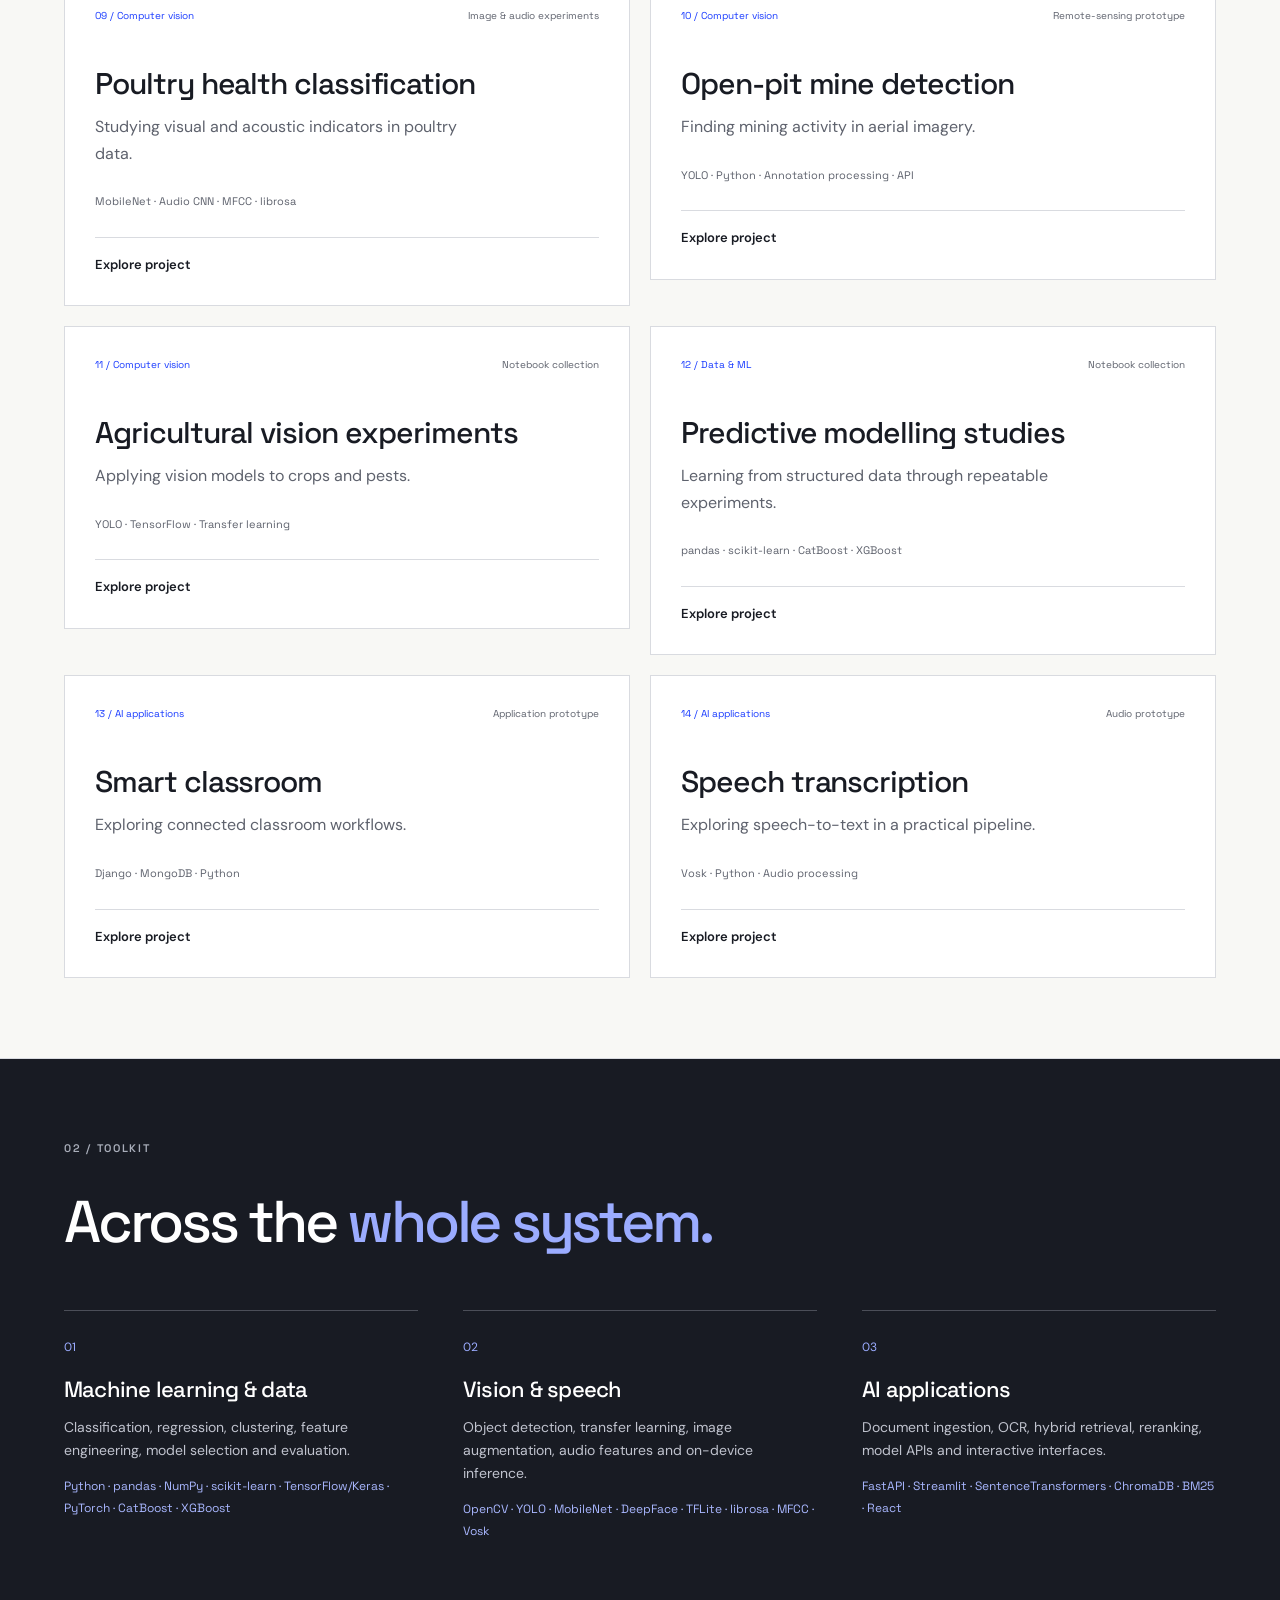
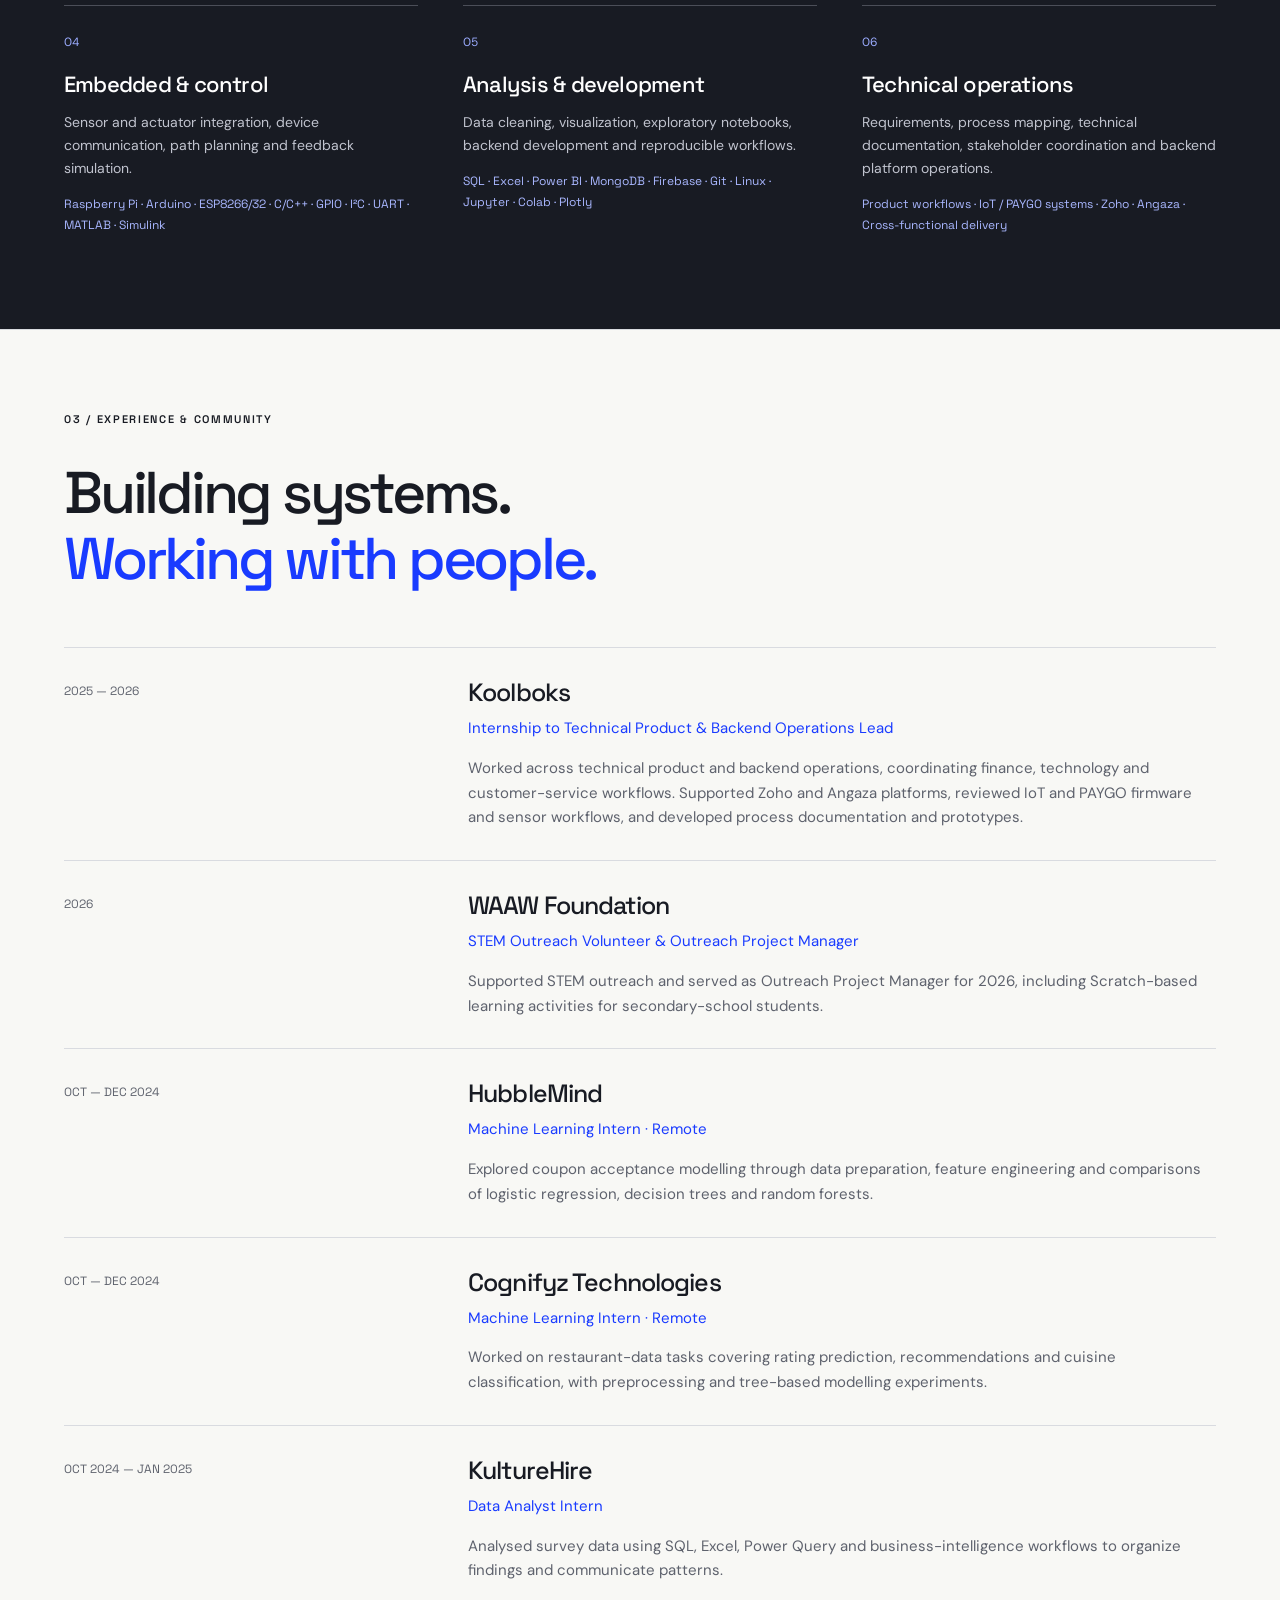
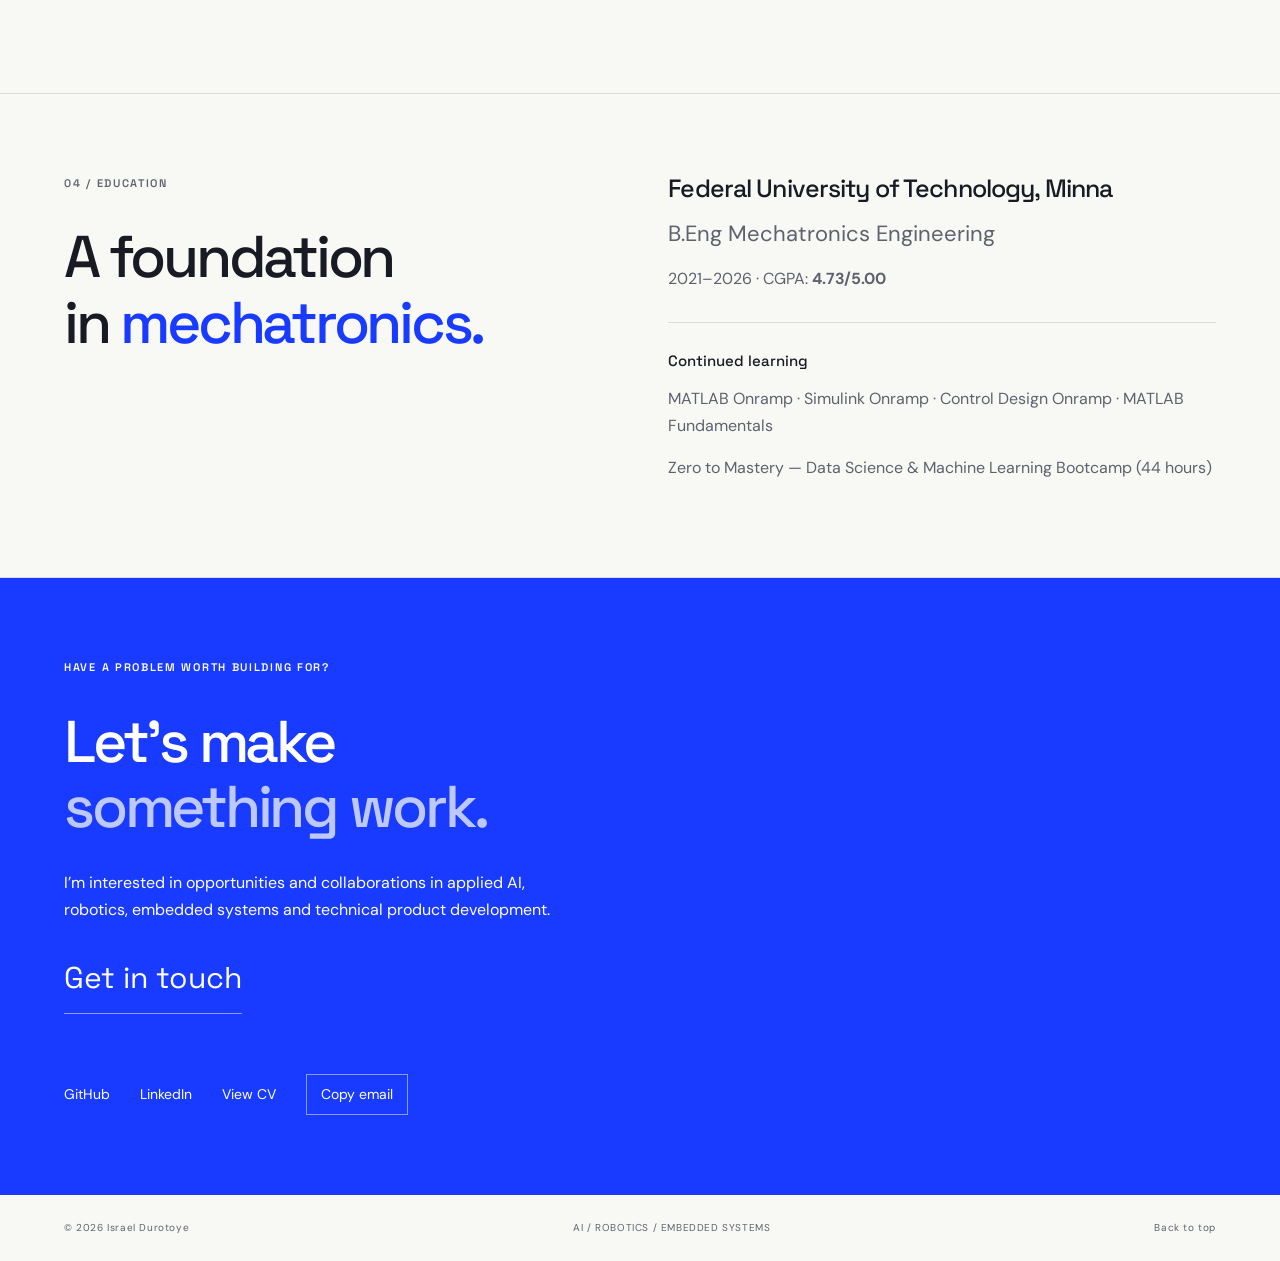
==== commit 303af7b1: "Remove decorative arrow symbols from portfolio pages" ====
--- a/index.html
+++ b/index.html
@@ -1,22 +1,22 @@
 <!doctype html>
 <html lang="en"><head><meta charset="utf-8"><meta name="viewport" content="width=device-width,initial-scale=1"><meta name="theme-color" content="#193bff"><title>Israel Durotoye — AI, Robotics & Embedded Systems</title><meta name="description" content="Israel Durotoye's engineering portfolio: machine learning, computer vision, embedded AI, robotics, and technical product operations."><meta property="og:title" content="Israel Durotoye — Engineering intelligence into the real world"><meta property="og:description" content="Explore projects in AI, computer vision, robotics and embedded systems."><meta property="og:type" content="website"><link rel="icon" href="favicon.svg" type="image/svg+xml"><link rel="stylesheet" href="styles.css"><script src="app.js" defer></script></head>
-<body><a class="skip" href="#main">Skip to content</a><header><a class="brand" href="#" aria-label="Israel Durotoye home">ID<span>↗</span></a><nav aria-label="Main navigation"><a href="#work">Work</a><a href="#expertise">Expertise</a><a href="#journey">Journey</a><a href="#contact">Contact <span aria-hidden="true">↗</span></a></nav></header>
-<main id="main"><section class="hero"><div class="eyebrow"><span class="dot"></span> ISRAEL DUROTOYE <span class="location">BASED IN NIGERIA</span></div><h1>Engineering<br>intelligence into<br><em>the real world.</em></h1><div class="hero-bottom"><p>I build at the intersection of <strong>AI, robotics and embedded systems</strong> — connecting models, software and physical devices to practical problems.</p><a class="button" href="#work">Explore my work <span aria-hidden="true">↓</span></a></div><div class="signal" aria-label="My engineering approach: sense, learn, act"><span>01 / SENSE</span><i></i><span>02 / LEARN</span><i></i><span>03 / ACT</span></div></section>
+<body><a class="skip" href="#main">Skip to content</a><header><a class="brand" href="#" aria-label="Israel Durotoye home">ID</a><nav aria-label="Main navigation"><a href="#work">Work</a><a href="#expertise">Expertise</a><a href="#journey">Journey</a><a href="#contact">Contact</a></nav></header>
+<main id="main"><section class="hero"><div class="eyebrow"><span class="dot"></span> ISRAEL DUROTOYE <span class="location">BASED IN NIGERIA</span></div><h1>Engineering<br>intelligence into<br><em>the real world.</em></h1><div class="hero-bottom"><p>I build at the intersection of <strong>AI, robotics and embedded systems</strong> — connecting models, software and physical devices to practical problems.</p><a class="button" href="#work">Explore my work</a></div><div class="signal" aria-label="My engineering approach: sense, learn, act"><span>01 / SENSE</span><i></i><span>02 / LEARN</span><i></i><span>03 / ACT</span></div></section>
 <section class="intro section"><p class="eyebrow">THE ENGINEER BEHIND THE WORK</p><div class="intro-grid"><h2>Curiosity.<br>Code. <em>Hardware.</em></h2><div><p class="large">I’m Israel Oluwaseun Durotoye, a mechatronics engineering professional working across machine learning, intelligent devices and technical operations.</p><p>My work ranges from soil telemetry and document-backed advisory systems to vision-based sorting, speech interfaces and robot navigation simulations. I enjoy taking an idea through the details: preparing the data, connecting the components, building the interface and understanding what the result can actually support.</p><div class="facts"><div><strong>4.73<span>/5.00</span></strong><span>CGPA · B.Eng Mechatronics</span></div><div><strong>1st <span>place</span></strong><span>Nigeria MATLAB Coding Challenge · 2024</span></div></div></div></div></section>
-<section class="section" id="work"><div class="section-heading"><div><p class="eyebrow">01 / SELECTED WORK & EXPERIMENTS</p><h2>From notebooks<br>to <em>connected systems.</em></h2></div><p>Explore the problems, the tools and the work behind each project.</p></div><div class="filters" role="group" aria-label="Filter projects"><button aria-pressed="true" data-filter="All">All work <span>14</span></button><button aria-pressed="false" data-filter="Embedded AI">Embedded AI</button><button aria-pressed="false" data-filter="Computer vision">Computer vision</button><button aria-pressed="false" data-filter="Robotics">Robotics</button><button aria-pressed="false" data-filter="Data & ML">Data & ML</button><button aria-pressed="false" data-filter="AI applications">AI applications</button></div><p class="sr-only" id="filter-status" aria-live="polite">Showing all 14 projects.</p><div class="projects"><article class="project" data-category="Embedded AI"><div class="project-top"><span>01 / Embedded AI</span><span>Final-year project</span></div><h3>AI Soil Doctor</h3><p class="project-intro">Connecting soil telemetry with evidence-supported agricultural advice.</p><p class="stack">Python · FastAPI · React · Firebase · Hybrid RAG</p><details><summary>Explore project <span aria-hidden="true">↗</span></summary><div class="case"><p>The system brings sensor readings, a dashboard and a document-backed advisory service into one workflow.</p><h4>My contribution</h4><p>Integrated physical sensor nodes alongside explicitly simulated nodes; developed telemetry views, crop-inference inputs and handling for stale or missing readings.</p><h4>Inside the work</h4><p>Combined SentenceTransformer embeddings, ChromaDB, BM25 retrieval and cross-encoder reranking. Document ingestion supports PDF, DOCX, EPUB and OCR.</p><h4>Project context</h4><p>An engineering prototype with exploratory forecasting work. Recommendations are tentative when input evidence is incomplete.</p></div></details></article>
-<article class="project" data-category="Computer vision"><div class="project-top"><span>02 / Computer vision</span><span>Collaborative project</span></div><h3>Maize seed sorting</h3><p class="project-intro">From a camera frame to a coordinated sorting decision.</p><p class="stack">TensorFlow · MobileNet · TFLite · Raspberry Pi · ESP8266</p><details><summary>Explore project <span aria-hidden="true">↗</span></summary><div class="case"><p>A collaborative machine-vision and embedded-control workflow for sorting maize by visible appearance.</p><h4>My contribution</h4><p>Worked with transfer-learning classifiers, original-image splits before augmentation, export checks and an evolving three-class workflow.</p><h4>Inside the work</h4><p>Connected classification to decision gates, a seed queue and acknowledged serial communication for conveyor, feed disk and servo control.</p><h4>Project context</h4><p>Prototype work; visible appearance does not establish germination quality. No production throughput claim.</p></div></details></article>
-<article class="project" data-category="Robotics"><div class="project-top"><span>03 / Robotics</span><span>Assistive prototype</span></div><h3>Smart walking stick</h3><p class="project-intro">Combining perception, sensing and spoken feedback.</p><p class="stack">Raspberry Pi · Python · Vosk · GPIO · Firebase</p><details><summary>Explore project <span aria-hidden="true">↗</span></summary><div class="case"><p>An assistive-device prototype combining obstacle sensing, camera input and voice interaction.</p><h4>My contribution</h4><p>Integrated ultrasonic, IMU, light and GPS modules with speech recognition, speech synthesis and alert workflows.</p><h4>Inside the work</h4><p>Used threaded components and component-level tests to coordinate multiple inputs.</p><h4>Project context</h4><p>Exploratory assistive engineering; not a clinically validated navigation aid.</p></div></details></article>
-<article class="project" data-category="Data & ML"><div class="project-top"><span>04 / Data & ML</span><span>Team JARVIS · Award-winning</span></div><h3>Market Price Estimator</h3><p class="project-intro">Making agricultural market data easier to explore.</p><p class="stack">MATLAB · Python · App Designer · Regression</p><details><summary>Explore project <span aria-hidden="true">↗</span></summary><div class="case"><p>A team application for examining agricultural commodity prices across Nigerian markets.</p><h4>My contribution</h4><p>Worked on predictive analysis and visual interfaces for historical prices, crop selection, states, cities and regional comparisons.</p><h4>Inside the work</h4><p>Brought data exploration and model-driven estimates into an interactive MATLAB application.</p><h4>Project context</h4><p>First place, Nigeria MATLAB Coding Challenge 2024, with Team JARVIS.</p></div></details></article>
-<article class="project" data-category="AI applications"><div class="project-top"><span>05 / AI applications</span><span>RAG prototype</span></div><h3>Document Q&A assistant</h3><p class="project-intro">Turning document collections into searchable answers.</p><p class="stack">FastAPI · Streamlit · PaddleOCR · ChromaDB</p><details><summary>Explore project <span aria-hidden="true">↗</span></summary><div class="case"><p>A document-assistant pipeline spanning extraction, chunking, retrieval and a usable question-answering interface.</p><h4>My contribution</h4><p>Used OCR and PDF extraction for varied document formats, embedding-based retrieval and persistent vector storage.</p><h4>Inside the work</h4><p>Implemented overlapping chunks and query caching to support repeated questions.</p><h4>Project context</h4><p>A working prototype focused on retrieval workflows and accessible interfaces.</p></div></details></article>
-<article class="project" data-category="Computer vision"><div class="project-top"><span>06 / Computer vision</span><span>Application prototype</span></div><h3>Face recognition attendance</h3><p class="project-intro">A camera-to-check-in workflow with a simple interface.</p><p class="stack">DeepFace · OpenCV · FastAPI · Streamlit</p><details><summary>Explore project <span aria-hidden="true">↗</span></summary><div class="case"><p>An enrolment and attendance prototype using face detection and matching.</p><h4>My contribution</h4><p>Built webcam enrolment, recognition endpoints, a registered-person workflow and timestamped check-in logs.</p><h4>Inside the work</h4><p>Connected model inference to an API and an operator-facing interface.</p><h4>Project context</h4><p>Prototype evaluation; no claim of security-grade identity verification.</p></div></details></article>
-<article class="project" data-category="Robotics"><div class="project-top"><span>07 / Robotics</span><span>Team JARVIS · Simulation</span></div><h3>Voice-controlled robot</h3><p class="project-intro">Connecting spoken commands to robot navigation.</p><p class="stack">MATLAB · MFCC · kNN · PRM · VFH</p><details><summary>Explore project <span aria-hidden="true">↗</span></summary><div class="case"><p>A MATLAB App Designer project joining voice-command classification and mobile-robot simulation.</p><h4>My contribution</h4><p>Used MFCC audio features and k-nearest-neighbour classification for commands.</p><h4>Inside the work</h4><p>Explored probabilistic roadmaps, obstacle avoidance, pure-pursuit control and simulated lidar.</p><h4>Project context</h4><p>A simulation and interface project rather than a claim of autonomous field deployment.</p></div></details></article>
-<article class="project" data-category="Robotics"><div class="project-top"><span>08 / Robotics</span><span>Control simulation</span></div><h3>Vehicle yaw control</h3><p class="project-intro">Exploring how a controller changes vehicle response.</p><p class="stack">MATLAB · App Designer · PID</p><details><summary>Explore project <span aria-hidden="true">↗</span></summary><div class="case"><p>An interactive control-system study of vehicle yaw response.</p><h4>My contribution</h4><p>Built a MATLAB interface for inspecting response curves and controller behaviour.</p><h4>Inside the work</h4><p>Used step-response characteristics and steady-state error to examine performance.</p><h4>Project context</h4><p>Simulation-based analysis.</p></div></details></article>
-<article class="project" data-category="Computer vision"><div class="project-top"><span>09 / Computer vision</span><span>Image & audio experiments</span></div><h3>Poultry health classification</h3><p class="project-intro">Studying visual and acoustic indicators in poultry data.</p><p class="stack">MobileNet · Audio CNN · MFCC · librosa</p><details><summary>Explore project <span aria-hidden="true">↗</span></summary><div class="case"><p>Separate image and audio classification experiments using poultry-health datasets.</p><h4>My contribution</h4><p>Explored transfer learning for images, and denoising, segmentation and MFCC features for audio.</p><h4>Inside the work</h4><p>Compared model reports within the available experimental workflows.</p><h4>Project context</h4><p>Research prototypes; the branches were separate experiments, not a validated diagnostic product.</p></div></details></article>
-<article class="project" data-category="Computer vision"><div class="project-top"><span>10 / Computer vision</span><span>Remote-sensing prototype</span></div><h3>Open-pit mine detection</h3><p class="project-intro">Finding mining activity in aerial imagery.</p><p class="stack">YOLO · Python · Annotation processing · API</p><details><summary>Explore project <span aria-hidden="true">↗</span></summary><div class="case"><p>A remote-sensing detection workflow connecting dataset preparation and model inference.</p><h4>My contribution</h4><p>Worked on annotation conversion, augmentation and model experimentation.</p><h4>Inside the work</h4><p>Built image-upload inference with non-maximum suppression and a health endpoint.</p><h4>Project context</h4><p>Prototype detection work; no independently verified accuracy claim.</p></div></details></article>
-<article class="project" data-category="Computer vision"><div class="project-top"><span>11 / Computer vision</span><span>Notebook collection</span></div><h3>Agricultural vision experiments</h3><p class="project-intro">Applying vision models to crops and pests.</p><p class="stack">YOLO · TensorFlow · Transfer learning</p><details><summary>Explore project <span aria-hidden="true">↗</span></summary><div class="case"><p>Notebook-based exploration of tomato leaf detection and pest classification.</p><h4>My contribution</h4><p>Worked through preprocessing, augmentation, transfer learning and model evaluation.</p><h4>Inside the work</h4><p>Developed familiarity with training workflows across Colab and local notebooks.</p><h4>Project context</h4><p>Experimental studies rather than deployed agricultural services.</p></div></details></article>
-<article class="project" data-category="Data & ML"><div class="project-top"><span>12 / Data & ML</span><span>Notebook collection</span></div><h3>Predictive modelling studies</h3><p class="project-intro">Learning from structured data through repeatable experiments.</p><p class="stack">pandas · scikit-learn · CatBoost · XGBoost</p><details><summary>Explore project <span aria-hidden="true">↗</span></summary><div class="case"><p>Studies spanning crop recommendation, survival classification and temperature forecasting.</p><h4>My contribution</h4><p>Explored data preparation, feature engineering, model comparison and hyperparameter search.</p><h4>Inside the work</h4><p>Used classification and regression workflows, with attention to evaluation limitations.</p><h4>Project context</h4><p>Educational and exploratory models; health-related work is not clinical guidance.</p></div></details></article>
-<article class="project" data-category="AI applications"><div class="project-top"><span>13 / AI applications</span><span>Application prototype</span></div><h3>Smart classroom</h3><p class="project-intro">Exploring connected classroom workflows.</p><p class="stack">Django · MongoDB · Python</p><details><summary>Explore project <span aria-hidden="true">↗</span></summary><div class="case"><p>A classroom application prototype combining web interfaces and data storage.</p><h4>My contribution</h4><p>Explored how classroom data and application logic can support a connected learning environment.</p><h4>Inside the work</h4><p>Worked across backend development and data-driven features.</p><h4>Project context</h4><p>Prototype application work.</p></div></details></article>
-<article class="project" data-category="AI applications"><div class="project-top"><span>14 / AI applications</span><span>Audio prototype</span></div><h3>Speech transcription</h3><p class="project-intro">Exploring speech-to-text in a practical pipeline.</p><p class="stack">Vosk · Python · Audio processing</p><details><summary>Explore project <span aria-hidden="true">↗</span></summary><div class="case"><p>A call-transcription prototype and related speech-processing experiments.</p><h4>My contribution</h4><p>Worked with audio input and speech-recognition workflows.</p><h4>Inside the work</h4><p>Explored practical integration of speech models into Python applications.</p><h4>Project context</h4><p>Prototype-level transcription work.</p></div></details></article></div></section>
+<section class="section" id="work"><div class="section-heading"><div><p class="eyebrow">01 / SELECTED WORK & EXPERIMENTS</p><h2>From notebooks<br>to <em>connected systems.</em></h2></div><p>Explore the problems, the tools and the work behind each project.</p></div><div class="filters" role="group" aria-label="Filter projects"><button aria-pressed="true" data-filter="All">All work <span>14</span></button><button aria-pressed="false" data-filter="Embedded AI">Embedded AI</button><button aria-pressed="false" data-filter="Computer vision">Computer vision</button><button aria-pressed="false" data-filter="Robotics">Robotics</button><button aria-pressed="false" data-filter="Data & ML">Data & ML</button><button aria-pressed="false" data-filter="AI applications">AI applications</button></div><p class="sr-only" id="filter-status" aria-live="polite">Showing all 14 projects.</p><div class="projects"><article class="project" data-category="Embedded AI"><div class="project-top"><span>01 / Embedded AI</span><span>Final-year project</span></div><h3>AI Soil Doctor</h3><p class="project-intro">Connecting soil telemetry with evidence-supported agricultural advice.</p><p class="stack">Python · FastAPI · React · Firebase · Hybrid RAG</p><details><summary>Explore project</summary><div class="case"><p>The system brings sensor readings, a dashboard and a document-backed advisory service into one workflow.</p><h4>My contribution</h4><p>Integrated physical sensor nodes alongside explicitly simulated nodes; developed telemetry views, crop-inference inputs and handling for stale or missing readings.</p><h4>Inside the work</h4><p>Combined SentenceTransformer embeddings, ChromaDB, BM25 retrieval and cross-encoder reranking. Document ingestion supports PDF, DOCX, EPUB and OCR.</p><h4>Project context</h4><p>An engineering prototype with exploratory forecasting work. Recommendations are tentative when input evidence is incomplete.</p></div></details></article>
+<article class="project" data-category="Computer vision"><div class="project-top"><span>02 / Computer vision</span><span>Collaborative project</span></div><h3>Maize seed sorting</h3><p class="project-intro">From a camera frame to a coordinated sorting decision.</p><p class="stack">TensorFlow · MobileNet · TFLite · Raspberry Pi · ESP8266</p><details><summary>Explore project</summary><div class="case"><p>A collaborative machine-vision and embedded-control workflow for sorting maize by visible appearance.</p><h4>My contribution</h4><p>Worked with transfer-learning classifiers, original-image splits before augmentation, export checks and an evolving three-class workflow.</p><h4>Inside the work</h4><p>Connected classification to decision gates, a seed queue and acknowledged serial communication for conveyor, feed disk and servo control.</p><h4>Project context</h4><p>Prototype work; visible appearance does not establish germination quality. No production throughput claim.</p></div></details></article>
+<article class="project" data-category="Robotics"><div class="project-top"><span>03 / Robotics</span><span>Assistive prototype</span></div><h3>Smart walking stick</h3><p class="project-intro">Combining perception, sensing and spoken feedback.</p><p class="stack">Raspberry Pi · Python · Vosk · GPIO · Firebase</p><details><summary>Explore project</summary><div class="case"><p>An assistive-device prototype combining obstacle sensing, camera input and voice interaction.</p><h4>My contribution</h4><p>Integrated ultrasonic, IMU, light and GPS modules with speech recognition, speech synthesis and alert workflows.</p><h4>Inside the work</h4><p>Used threaded components and component-level tests to coordinate multiple inputs.</p><h4>Project context</h4><p>Exploratory assistive engineering; not a clinically validated navigation aid.</p></div></details></article>
+<article class="project" data-category="Data & ML"><div class="project-top"><span>04 / Data & ML</span><span>Team JARVIS · Award-winning</span></div><h3>Market Price Estimator</h3><p class="project-intro">Making agricultural market data easier to explore.</p><p class="stack">MATLAB · Python · App Designer · Regression</p><details><summary>Explore project</summary><div class="case"><p>A team application for examining agricultural commodity prices across Nigerian markets.</p><h4>My contribution</h4><p>Worked on predictive analysis and visual interfaces for historical prices, crop selection, states, cities and regional comparisons.</p><h4>Inside the work</h4><p>Brought data exploration and model-driven estimates into an interactive MATLAB application.</p><h4>Project context</h4><p>First place, Nigeria MATLAB Coding Challenge 2024, with Team JARVIS.</p></div></details></article>
+<article class="project" data-category="AI applications"><div class="project-top"><span>05 / AI applications</span><span>RAG prototype</span></div><h3>Document Q&A assistant</h3><p class="project-intro">Turning document collections into searchable answers.</p><p class="stack">FastAPI · Streamlit · PaddleOCR · ChromaDB</p><details><summary>Explore project</summary><div class="case"><p>A document-assistant pipeline spanning extraction, chunking, retrieval and a usable question-answering interface.</p><h4>My contribution</h4><p>Used OCR and PDF extraction for varied document formats, embedding-based retrieval and persistent vector storage.</p><h4>Inside the work</h4><p>Implemented overlapping chunks and query caching to support repeated questions.</p><h4>Project context</h4><p>A working prototype focused on retrieval workflows and accessible interfaces.</p></div></details></article>
+<article class="project" data-category="Computer vision"><div class="project-top"><span>06 / Computer vision</span><span>Application prototype</span></div><h3>Face recognition attendance</h3><p class="project-intro">A camera-to-check-in workflow with a simple interface.</p><p class="stack">DeepFace · OpenCV · FastAPI · Streamlit</p><details><summary>Explore project</summary><div class="case"><p>An enrolment and attendance prototype using face detection and matching.</p><h4>My contribution</h4><p>Built webcam enrolment, recognition endpoints, a registered-person workflow and timestamped check-in logs.</p><h4>Inside the work</h4><p>Connected model inference to an API and an operator-facing interface.</p><h4>Project context</h4><p>Prototype evaluation; no claim of security-grade identity verification.</p></div></details></article>
+<article class="project" data-category="Robotics"><div class="project-top"><span>07 / Robotics</span><span>Team JARVIS · Simulation</span></div><h3>Voice-controlled robot</h3><p class="project-intro">Connecting spoken commands to robot navigation.</p><p class="stack">MATLAB · MFCC · kNN · PRM · VFH</p><details><summary>Explore project</summary><div class="case"><p>A MATLAB App Designer project joining voice-command classification and mobile-robot simulation.</p><h4>My contribution</h4><p>Used MFCC audio features and k-nearest-neighbour classification for commands.</p><h4>Inside the work</h4><p>Explored probabilistic roadmaps, obstacle avoidance, pure-pursuit control and simulated lidar.</p><h4>Project context</h4><p>A simulation and interface project rather than a claim of autonomous field deployment.</p></div></details></article>
+<article class="project" data-category="Robotics"><div class="project-top"><span>08 / Robotics</span><span>Control simulation</span></div><h3>Vehicle yaw control</h3><p class="project-intro">Exploring how a controller changes vehicle response.</p><p class="stack">MATLAB · App Designer · PID</p><details><summary>Explore project</summary><div class="case"><p>An interactive control-system study of vehicle yaw response.</p><h4>My contribution</h4><p>Built a MATLAB interface for inspecting response curves and controller behaviour.</p><h4>Inside the work</h4><p>Used step-response characteristics and steady-state error to examine performance.</p><h4>Project context</h4><p>Simulation-based analysis.</p></div></details></article>
+<article class="project" data-category="Computer vision"><div class="project-top"><span>09 / Computer vision</span><span>Image & audio experiments</span></div><h3>Poultry health classification</h3><p class="project-intro">Studying visual and acoustic indicators in poultry data.</p><p class="stack">MobileNet · Audio CNN · MFCC · librosa</p><details><summary>Explore project</summary><div class="case"><p>Separate image and audio classification experiments using poultry-health datasets.</p><h4>My contribution</h4><p>Explored transfer learning for images, and denoising, segmentation and MFCC features for audio.</p><h4>Inside the work</h4><p>Compared model reports within the available experimental workflows.</p><h4>Project context</h4><p>Research prototypes; the branches were separate experiments, not a validated diagnostic product.</p></div></details></article>
+<article class="project" data-category="Computer vision"><div class="project-top"><span>10 / Computer vision</span><span>Remote-sensing prototype</span></div><h3>Open-pit mine detection</h3><p class="project-intro">Finding mining activity in aerial imagery.</p><p class="stack">YOLO · Python · Annotation processing · API</p><details><summary>Explore project</summary><div class="case"><p>A remote-sensing detection workflow connecting dataset preparation and model inference.</p><h4>My contribution</h4><p>Worked on annotation conversion, augmentation and model experimentation.</p><h4>Inside the work</h4><p>Built image-upload inference with non-maximum suppression and a health endpoint.</p><h4>Project context</h4><p>Prototype detection work; no independently verified accuracy claim.</p></div></details></article>
+<article class="project" data-category="Computer vision"><div class="project-top"><span>11 / Computer vision</span><span>Notebook collection</span></div><h3>Agricultural vision experiments</h3><p class="project-intro">Applying vision models to crops and pests.</p><p class="stack">YOLO · TensorFlow · Transfer learning</p><details><summary>Explore project</summary><div class="case"><p>Notebook-based exploration of tomato leaf detection and pest classification.</p><h4>My contribution</h4><p>Worked through preprocessing, augmentation, transfer learning and model evaluation.</p><h4>Inside the work</h4><p>Developed familiarity with training workflows across Colab and local notebooks.</p><h4>Project context</h4><p>Experimental studies rather than deployed agricultural services.</p></div></details></article>
+<article class="project" data-category="Data & ML"><div class="project-top"><span>12 / Data & ML</span><span>Notebook collection</span></div><h3>Predictive modelling studies</h3><p class="project-intro">Learning from structured data through repeatable experiments.</p><p class="stack">pandas · scikit-learn · CatBoost · XGBoost</p><details><summary>Explore project</summary><div class="case"><p>Studies spanning crop recommendation, survival classification and temperature forecasting.</p><h4>My contribution</h4><p>Explored data preparation, feature engineering, model comparison and hyperparameter search.</p><h4>Inside the work</h4><p>Used classification and regression workflows, with attention to evaluation limitations.</p><h4>Project context</h4><p>Educational and exploratory models; health-related work is not clinical guidance.</p></div></details></article>
+<article class="project" data-category="AI applications"><div class="project-top"><span>13 / AI applications</span><span>Application prototype</span></div><h3>Smart classroom</h3><p class="project-intro">Exploring connected classroom workflows.</p><p class="stack">Django · MongoDB · Python</p><details><summary>Explore project</summary><div class="case"><p>A classroom application prototype combining web interfaces and data storage.</p><h4>My contribution</h4><p>Explored how classroom data and application logic can support a connected learning environment.</p><h4>Inside the work</h4><p>Worked across backend development and data-driven features.</p><h4>Project context</h4><p>Prototype application work.</p></div></details></article>
+<article class="project" data-category="AI applications"><div class="project-top"><span>14 / AI applications</span><span>Audio prototype</span></div><h3>Speech transcription</h3><p class="project-intro">Exploring speech-to-text in a practical pipeline.</p><p class="stack">Vosk · Python · Audio processing</p><details><summary>Explore project</summary><div class="case"><p>A call-transcription prototype and related speech-processing experiments.</p><h4>My contribution</h4><p>Worked with audio input and speech-recognition workflows.</p><h4>Inside the work</h4><p>Explored practical integration of speech models into Python applications.</p><h4>Project context</h4><p>Prototype-level transcription work.</p></div></details></article></div></section>
 <section class="section expertise" id="expertise"><p class="eyebrow">02 / TOOLKIT</p><h2>Across the <em>whole system.</em></h2><div class="skills-grid">
 <article><span>01</span><h3>Machine learning & data</h3><p>Classification, regression, clustering, feature engineering, model selection and evaluation.</p><p class="stack">Python · pandas · NumPy · scikit-learn · TensorFlow/Keras · PyTorch · CatBoost · XGBoost</p></article>
 <article><span>02</span><h3>Vision & speech</h3><p>Object detection, transfer learning, image augmentation, audio features and on-device inference.</p><p class="stack">OpenCV · YOLO · MobileNet · DeepFace · TFLite · librosa · MFCC · Vosk</p></article>
@@ -25,10 +25,10 @@
 <article><span>05</span><h3>Analysis & development</h3><p>Data cleaning, visualization, exploratory notebooks, backend development and reproducible workflows.</p><p class="stack">SQL · Excel · Power BI · MongoDB · Firebase · Git · Linux · Jupyter · Colab · Plotly</p></article>
 <article><span>06</span><h3>Technical operations</h3><p>Requirements, process mapping, technical documentation, stakeholder coordination and backend platform operations.</p><p class="stack">Product workflows · IoT / PAYGO systems · Zoho · Angaza · Cross-functional delivery</p></article></div></section>
 <section class="section" id="journey"><p class="eyebrow">03 / EXPERIENCE & COMMUNITY</p><h2>Building systems.<br><em>Working with people.</em></h2><div class="timeline">
-<article><p class="date">2025 — 2026</p><div><h3>Koolboks</h3><p class="role">Internship → Technical Product & Backend Operations Lead</p><p>Worked across technical product and backend operations, coordinating finance, technology and customer-service workflows. Supported Zoho and Angaza platforms, reviewed IoT and PAYGO firmware and sensor workflows, and developed process documentation and prototypes.</p></div></article>
+<article><p class="date">2025 — 2026</p><div><h3>Koolboks</h3><p class="role">Internship to Technical Product & Backend Operations Lead</p><p>Worked across technical product and backend operations, coordinating finance, technology and customer-service workflows. Supported Zoho and Angaza platforms, reviewed IoT and PAYGO firmware and sensor workflows, and developed process documentation and prototypes.</p></div></article>
 <article><p class="date">2026</p><div><h3>WAAW Foundation</h3><p class="role">STEM Outreach Volunteer & Outreach Project Manager</p><p>Supported STEM outreach and served as Outreach Project Manager for 2026, including Scratch-based learning activities for secondary-school students.</p></div></article>
 <article><p class="date">OCT — DEC 2024</p><div><h3>HubbleMind</h3><p class="role">Machine Learning Intern · Remote</p><p>Explored coupon acceptance modelling through data preparation, feature engineering and comparisons of logistic regression, decision trees and random forests.</p></div></article>
 <article><p class="date">OCT — DEC 2024</p><div><h3>Cognifyz Technologies</h3><p class="role">Machine Learning Intern · Remote</p><p>Worked on restaurant-data tasks covering rating prediction, recommendations and cuisine classification, with preprocessing and tree-based modelling experiments.</p></div></article>
 <article><p class="date">OCT 2024 — JAN 2025</p><div><h3>KultureHire</h3><p class="role">Data Analyst Intern</p><p>Analysed survey data using SQL, Excel, Power Query and business-intelligence workflows to organize findings and communicate patterns.</p></div></article></div></section>
 <section class="section education"><div><p class="eyebrow">04 / EDUCATION</p><h2>A foundation<br>in <em>mechatronics.</em></h2></div><div><h3>Federal University of Technology, Minna</h3><p class="large">B.Eng Mechatronics Engineering</p><p>2021–2026 · CGPA: <strong>4.73/5.00</strong></p><hr><h4>Continued learning</h4><p>MATLAB Onramp · Simulink Onramp · Control Design Onramp · MATLAB Fundamentals</p><p>Zero to Mastery — Data Science & Machine Learning Bootcamp (44 hours)</p></div></section>
-<section class="contact section" id="contact"><p class="eyebrow">HAVE A PROBLEM WORTH BUILDING FOR?</p><h2>Let’s make<br><em>something work.</em></h2><p>I’m interested in opportunities and collaborations in applied AI, robotics, embedded systems and technical product development.</p><a class="email" href="mailto:durotoyeoluwaseunisreal@gmail.com">Get in touch <span aria-hidden="true">↗</span></a><div class="contact-links"><a href="https://github.com/Israel-Durotoye" target="_blank" rel="noopener noreferrer">GitHub ↗</a><a href="https://www.linkedin.com/in/israel-durotoye-18a6b1236/" target="_blank" rel="noopener noreferrer">LinkedIn ↗</a><a href="resume.html">View CV ↗</a><button id="copy-email" type="button">Copy email</button><span id="copy-status" role="status"></span></div></section></main><footer><span>© 2026 Israel Durotoye</span><span>AI / ROBOTICS / EMBEDDED SYSTEMS</span><a href="#">Back to top ↑</a></footer></body></html>+<section class="contact section" id="contact"><p class="eyebrow">HAVE A PROBLEM WORTH BUILDING FOR?</p><h2>Let’s make<br><em>something work.</em></h2><p>I’m interested in opportunities and collaborations in applied AI, robotics, embedded systems and technical product development.</p><a class="email" href="mailto:durotoyeoluwaseunisreal@gmail.com">Get in touch</a><div class="contact-links"><a href="https://github.com/Israel-Durotoye" target="_blank" rel="noopener noreferrer">GitHub</a><a href="https://www.linkedin.com/in/israel-durotoye-18a6b1236/" target="_blank" rel="noopener noreferrer">LinkedIn</a><a href="resume.html">View CV</a><button id="copy-email" type="button">Copy email</button><span id="copy-status" role="status"></span></div></section></main><footer><span>© 2026 Israel Durotoye</span><span>AI / ROBOTICS / EMBEDDED SYSTEMS</span><a href="#">Back to top</a></footer></body></html>
--- a/styles.css
+++ b/styles.css
@@ -1,2 +1,2 @@
 @import url('https://fonts.googleapis.com/css2?family=DM+Sans:wght@400;500;600;700&family=Space+Grotesk:wght@400;500;600;700&display=swap');
-:root{--blue:#193bff;--ink:#181b23;--muted:#5e626d;--paper:#f8f8f5;--line:#d9dbe0}*{box-sizing:border-box}html{scroll-behavior:smooth;scroll-padding-top:90px}body{margin:0;background:var(--paper);color:var(--ink);font-family:'DM Sans',sans-serif;line-height:1.65}a{color:inherit;text-decoration:none}button{font:inherit;cursor:pointer}button,a,summary{-webkit-tap-highlight-color:transparent}a:focus-visible,button:focus-visible,summary:focus-visible{outline:3px solid var(--blue);outline-offset:5px}header{height:94px;display:flex;align-items:center;justify-content:space-between;border-bottom:1px solid var(--line);margin:0 5vw}.brand{font-family:'Space Grotesk',sans-serif;font-weight:700;font-size:36px;letter-spacing:-3px}.brand span{font-size:13px;vertical-align:top;letter-spacing:0}nav{display:flex;gap:32px;font-size:14px;font-weight:600}nav a:hover{color:var(--blue)}main{overflow:hidden}.hero,.section{padding:80px 5vw}.hero{padding-top:55px}.eyebrow,.stack,.date,.signal,.project-top{font-family:'Space Grotesk',sans-serif}.eyebrow{font-size:11px;letter-spacing:1.7px;font-weight:600;margin:0 0 32px}.hero .eyebrow{display:flex;align-items:center;gap:12px}.dot{width:8px;height:8px;border-radius:100%;background:var(--blue)}.location{margin-left:auto;color:var(--muted)}h1,h2,h3,h4{font-family:'Space Grotesk',sans-serif;line-height:1.12;margin:0;font-weight:500}h1{font-size:clamp(54px,8.9vw,145px);letter-spacing:-.075em;line-height:1.03}em{font-style:normal;color:var(--blue)}h2{font-size:clamp(36px,4.6vw,70px);letter-spacing:-.055em}h3{font-size:25px;letter-spacing:-.035em}h4{font-size:15px;margin:24px 0 8px}.hero-bottom{display:flex;align-items:end;justify-content:space-between;gap:36px;margin-top:40px}.hero-bottom p{max-width:500px;margin:0;color:var(--muted);font-size:18px}.hero-bottom strong{font-weight:500;color:var(--ink)}.button{padding:17px 22px;background:var(--blue);color:white;display:flex;gap:65px;align-items:center;white-space:nowrap}.button:hover{background:#0d27cf}.signal{display:flex;align-items:center;gap:25px;margin-top:70px;font-size:11px;letter-spacing:1px}.signal i{height:1px;background:var(--line);flex:1}.section{border-top:1px solid var(--line)}.intro-grid{display:grid;grid-template-columns:1fr 1.15fr;gap:10vw}.large{font-size:22px;line-height:1.5;margin-top:0}.intro-grid p:not(.large){color:var(--muted)}.facts{display:flex;gap:45px;margin-top:36px}.facts div{display:flex;flex-direction:column}.facts strong{font-family:'Space Grotesk';font-size:44px;font-weight:500;letter-spacing:-2px}.facts strong span{font-size:22px;letter-spacing:-1px}.facts div>span{font-size:11px;color:var(--muted)}.section-heading{display:flex;justify-content:space-between;gap:30px;align-items:end}.section-heading>p{max-width:260px;color:var(--muted)}.filters{display:flex;gap:10px;flex-wrap:wrap;margin:40px 0 25px}.filters button{border:1px solid var(--line);border-radius:30px;padding:9px 16px;font-size:12px;background:transparent;color:var(--ink)}.filters button[aria-pressed=true]{background:var(--ink);color:white;border-color:var(--ink)}.filters span{margin-left:10px;opacity:.7}.projects{display:grid;grid-template-columns:1fr 1fr;gap:20px}.project{border:1px solid var(--line);padding:30px;background:#fff;align-self:start;transition:border-color .2s}.project:hover{border-color:var(--blue)}.project[hidden]{display:none}.project-top{display:flex;justify-content:space-between;gap:20px;font-size:10px;color:var(--muted);margin-bottom:42px}.project-top span:first-child{color:var(--blue)}.project h3{font-size:30px}.project-intro{font-size:16px;margin:14px 0 25px;max-width:390px;color:var(--muted)}.stack{font-size:11px;line-height:1.8;color:var(--muted)}details{margin-top:25px;border-top:1px solid var(--line)}summary{display:flex;justify-content:space-between;align-items:center;cursor:pointer;list-style:none;padding-top:16px;font-size:13px;font-weight:600}summary::-webkit-details-marker{display:none}summary span{color:var(--blue);font-size:22px}details[open] summary span{transform:rotate(90deg)}.case p{font-size:14px;color:var(--muted)}.case{padding-top:10px}.expertise{background:var(--ink);color:white}.expertise em{color:#9bacff}.expertise .eyebrow{color:#a9aeba}.skills-grid{display:grid;grid-template-columns:repeat(3,1fr);gap:50px 45px;margin-top:55px}.skills-grid article{border-top:1px solid #4b4e58;padding-top:22px}.skills-grid article>span{color:#9bacff;font-size:12px}.skills-grid h3{margin-top:18px;font-size:22px}.skills-grid p{color:#c0c3ce;font-size:14px}.skills-grid .stack{color:#a9b7ff;font-size:12px}.timeline{margin-top:55px}.timeline article{display:grid;grid-template-columns:1fr 2fr;gap:30px;padding:30px 0;border-top:1px solid var(--line)}.date{font-size:12px;color:var(--muted);margin-top:4px}.role{font-size:15px;color:var(--blue);margin:10px 0}.timeline article div>p:last-child{max-width:740px;color:var(--muted);font-size:15px;margin-bottom:0}.education{display:grid;grid-template-columns:1fr 1.15fr;gap:10vw}.education .large{margin:15px 0 6px}.education p{color:var(--muted)}hr{border:0;border-top:1px solid var(--line);margin:30px 0}.contact{background:var(--blue);color:white}.contact em{color:#bdc8ff}.contact>p:not(.eyebrow){max-width:490px;margin:30px 0}.email{display:inline-flex;gap:80px;font-family:'Space Grotesk';font-size:30px;border-bottom:1px solid #899bff;padding-bottom:10px}.contact-links{display:flex;gap:30px;align-items:center;flex-wrap:wrap;margin-top:60px;font-size:14px}.contact-links button{background:transparent;border:1px solid #8a9cff;color:white;padding:8px 14px}.contact a:hover{color:#cbd4ff}.contact :focus-visible{outline-color:white}footer{display:flex;justify-content:space-between;gap:24px;padding:25px 5vw;font-size:10px;letter-spacing:.6px;color:var(--muted)}.skip{position:absolute;left:20px;top:-100px;z-index:20;background:white;padding:12px}.skip:focus{top:10px}.sr-only{position:absolute;width:1px;height:1px;padding:0;margin:-1px;overflow:hidden;clip:rect(0,0,0,0);white-space:nowrap;border:0}@media(min-width:1600px){body{max-width:1800px;margin:auto}}@media(max-width:800px){header{height:75px}nav{gap:18px;font-size:12px}.hero,.section{padding:55px 6vw}.hero h1{font-size:clamp(48px,10vw,80px)}.hero-bottom{align-items:start;flex-direction:column}.hero-bottom p{font-size:16px}.hero .location{font-size:9px;letter-spacing:.3px}.intro-grid,.education{grid-template-columns:1fr;gap:30px}.large{font-size:19px}.section-heading{align-items:start;flex-direction:column;gap:10px}.section-heading>p{max-width:400px}.projects{gap:14px}.project{padding:22px}.project-top{flex-direction:column;gap:6px;margin-bottom:28px}.project h3{font-size:25px}.skills-grid{grid-template-columns:1fr 1fr;gap:35px}.timeline article{grid-template-columns:150px 1fr}.facts{gap:30px}footer>span:nth-child(2){display:none}}@media(max-width:540px){nav{gap:14px}.brand{font-size:29px}nav a:nth-child(2){display:none}.hero .eyebrow{font-size:9px;letter-spacing:1px}.hero h1{font-size:12vw}.hero-bottom{margin-top:28px}.signal{gap:12px;font-size:9px;margin-top:45px}.projects,.skills-grid{grid-template-columns:1fr}.project-top{flex-direction:row}.project{padding:25px}.timeline article{grid-template-columns:1fr;gap:8px}.date{margin:0}.facts{flex-direction:column;gap:18px}.facts strong{font-size:38px}.contact-links{gap:20px}.email{font-size:26px}h2{font-size:38px}}@media(prefers-reduced-motion:reduce){html{scroll-behavior:auto}*{transition:none!important}}+:root{--blue:#193bff;--ink:#181b23;--muted:#5e626d;--paper:#f8f8f5;--line:#d9dbe0}*{box-sizing:border-box}html{scroll-behavior:smooth;scroll-padding-top:90px}body{margin:0;background:var(--paper);color:var(--ink);font-family:'DM Sans',sans-serif;line-height:1.65}a{color:inherit;text-decoration:none}button{font:inherit;cursor:pointer}button,a,summary{-webkit-tap-highlight-color:transparent}a:focus-visible,button:focus-visible,summary:focus-visible{outline:3px solid var(--blue);outline-offset:5px}header{height:94px;display:flex;align-items:center;justify-content:space-between;border-bottom:1px solid var(--line);margin:0 5vw}.brand{font-family:'Space Grotesk',sans-serif;font-weight:700;font-size:36px;letter-spacing:-3px}nav{display:flex;gap:32px;font-size:14px;font-weight:600}nav a:hover{color:var(--blue)}main{overflow:hidden}.hero,.section{padding:80px 5vw}.hero{padding-top:55px}.eyebrow,.stack,.date,.signal,.project-top{font-family:'Space Grotesk',sans-serif}.eyebrow{font-size:11px;letter-spacing:1.7px;font-weight:600;margin:0 0 32px}.hero .eyebrow{display:flex;align-items:center;gap:12px}.dot{width:8px;height:8px;border-radius:100%;background:var(--blue)}.location{margin-left:auto;color:var(--muted)}h1,h2,h3,h4{font-family:'Space Grotesk',sans-serif;line-height:1.12;margin:0;font-weight:500}h1{font-size:clamp(54px,8.9vw,145px);letter-spacing:-.075em;line-height:1.03}em{font-style:normal;color:var(--blue)}h2{font-size:clamp(36px,4.6vw,70px);letter-spacing:-.055em}h3{font-size:25px;letter-spacing:-.035em}h4{font-size:15px;margin:24px 0 8px}.hero-bottom{display:flex;align-items:end;justify-content:space-between;gap:36px;margin-top:40px}.hero-bottom p{max-width:500px;margin:0;color:var(--muted);font-size:18px}.hero-bottom strong{font-weight:500;color:var(--ink)}.button{padding:17px 22px;background:var(--blue);color:white;display:flex;gap:65px;align-items:center;white-space:nowrap}.button:hover{background:#0d27cf}.signal{display:flex;align-items:center;gap:25px;margin-top:70px;font-size:11px;letter-spacing:1px}.signal i{height:1px;background:var(--line);flex:1}.section{border-top:1px solid var(--line)}.intro-grid{display:grid;grid-template-columns:1fr 1.15fr;gap:10vw}.large{font-size:22px;line-height:1.5;margin-top:0}.intro-grid p:not(.large){color:var(--muted)}.facts{display:flex;gap:45px;margin-top:36px}.facts div{display:flex;flex-direction:column}.facts strong{font-family:'Space Grotesk';font-size:44px;font-weight:500;letter-spacing:-2px}.facts strong span{font-size:22px;letter-spacing:-1px}.facts div>span{font-size:11px;color:var(--muted)}.section-heading{display:flex;justify-content:space-between;gap:30px;align-items:end}.section-heading>p{max-width:260px;color:var(--muted)}.filters{display:flex;gap:10px;flex-wrap:wrap;margin:40px 0 25px}.filters button{border:1px solid var(--line);border-radius:30px;padding:9px 16px;font-size:12px;background:transparent;color:var(--ink)}.filters button[aria-pressed=true]{background:var(--ink);color:white;border-color:var(--ink)}.filters span{margin-left:10px;opacity:.7}.projects{display:grid;grid-template-columns:1fr 1fr;gap:20px}.project{border:1px solid var(--line);padding:30px;background:#fff;align-self:start;transition:border-color .2s}.project:hover{border-color:var(--blue)}.project[hidden]{display:none}.project-top{display:flex;justify-content:space-between;gap:20px;font-size:10px;color:var(--muted);margin-bottom:42px}.project-top span:first-child{color:var(--blue)}.project h3{font-size:30px}.project-intro{font-size:16px;margin:14px 0 25px;max-width:390px;color:var(--muted)}.stack{font-size:11px;line-height:1.8;color:var(--muted)}details{margin-top:25px;border-top:1px solid var(--line)}summary{display:flex;justify-content:space-between;align-items:center;cursor:pointer;list-style:none;padding-top:16px;font-size:13px;font-weight:600}summary::-webkit-details-marker{display:none}.case p{font-size:14px;color:var(--muted)}.case{padding-top:10px}.expertise{background:var(--ink);color:white}.expertise em{color:#9bacff}.expertise .eyebrow{color:#a9aeba}.skills-grid{display:grid;grid-template-columns:repeat(3,1fr);gap:50px 45px;margin-top:55px}.skills-grid article{border-top:1px solid #4b4e58;padding-top:22px}.skills-grid article>span{color:#9bacff;font-size:12px}.skills-grid h3{margin-top:18px;font-size:22px}.skills-grid p{color:#c0c3ce;font-size:14px}.skills-grid .stack{color:#a9b7ff;font-size:12px}.timeline{margin-top:55px}.timeline article{display:grid;grid-template-columns:1fr 2fr;gap:30px;padding:30px 0;border-top:1px solid var(--line)}.date{font-size:12px;color:var(--muted);margin-top:4px}.role{font-size:15px;color:var(--blue);margin:10px 0}.timeline article div>p:last-child{max-width:740px;color:var(--muted);font-size:15px;margin-bottom:0}.education{display:grid;grid-template-columns:1fr 1.15fr;gap:10vw}.education .large{margin:15px 0 6px}.education p{color:var(--muted)}hr{border:0;border-top:1px solid var(--line);margin:30px 0}.contact{background:var(--blue);color:white}.contact em{color:#bdc8ff}.contact>p:not(.eyebrow){max-width:490px;margin:30px 0}.email{display:inline-flex;gap:80px;font-family:'Space Grotesk';font-size:30px;border-bottom:1px solid #899bff;padding-bottom:10px}.contact-links{display:flex;gap:30px;align-items:center;flex-wrap:wrap;margin-top:60px;font-size:14px}.contact-links button{background:transparent;border:1px solid #8a9cff;color:white;padding:8px 14px}.contact a:hover{color:#cbd4ff}.contact :focus-visible{outline-color:white}footer{display:flex;justify-content:space-between;gap:24px;padding:25px 5vw;font-size:10px;letter-spacing:.6px;color:var(--muted)}.skip{position:absolute;left:20px;top:-100px;z-index:20;background:white;padding:12px}.skip:focus{top:10px}.sr-only{position:absolute;width:1px;height:1px;padding:0;margin:-1px;overflow:hidden;clip:rect(0,0,0,0);white-space:nowrap;border:0}@media(min-width:1600px){body{max-width:1800px;margin:auto}}@media(max-width:800px){header{height:75px}nav{gap:18px;font-size:12px}.hero,.section{padding:55px 6vw}.hero h1{font-size:clamp(48px,10vw,80px)}.hero-bottom{align-items:start;flex-direction:column}.hero-bottom p{font-size:16px}.hero .location{font-size:9px;letter-spacing:.3px}.intro-grid,.education{grid-template-columns:1fr;gap:30px}.large{font-size:19px}.section-heading{align-items:start;flex-direction:column;gap:10px}.section-heading>p{max-width:400px}.projects{gap:14px}.project{padding:22px}.project-top{flex-direction:column;gap:6px;margin-bottom:28px}.project h3{font-size:25px}.skills-grid{grid-template-columns:1fr 1fr;gap:35px}.timeline article{grid-template-columns:150px 1fr}.facts{gap:30px}footer>span:nth-child(2){display:none}}@media(max-width:540px){nav{gap:14px}.brand{font-size:29px}nav a:nth-child(2){display:none}.hero .eyebrow{font-size:9px;letter-spacing:1px}.hero h1{font-size:12vw}.hero-bottom{margin-top:28px}.signal{gap:12px;font-size:9px;margin-top:45px}.projects,.skills-grid{grid-template-columns:1fr}.project-top{flex-direction:row}.project{padding:25px}.timeline article{grid-template-columns:1fr;gap:8px}.date{margin:0}.facts{flex-direction:column;gap:18px}.facts strong{font-size:38px}.contact-links{gap:20px}.email{font-size:26px}h2{font-size:38px}}@media(prefers-reduced-motion:reduce){html{scroll-behavior:auto}*{transition:none!important}}
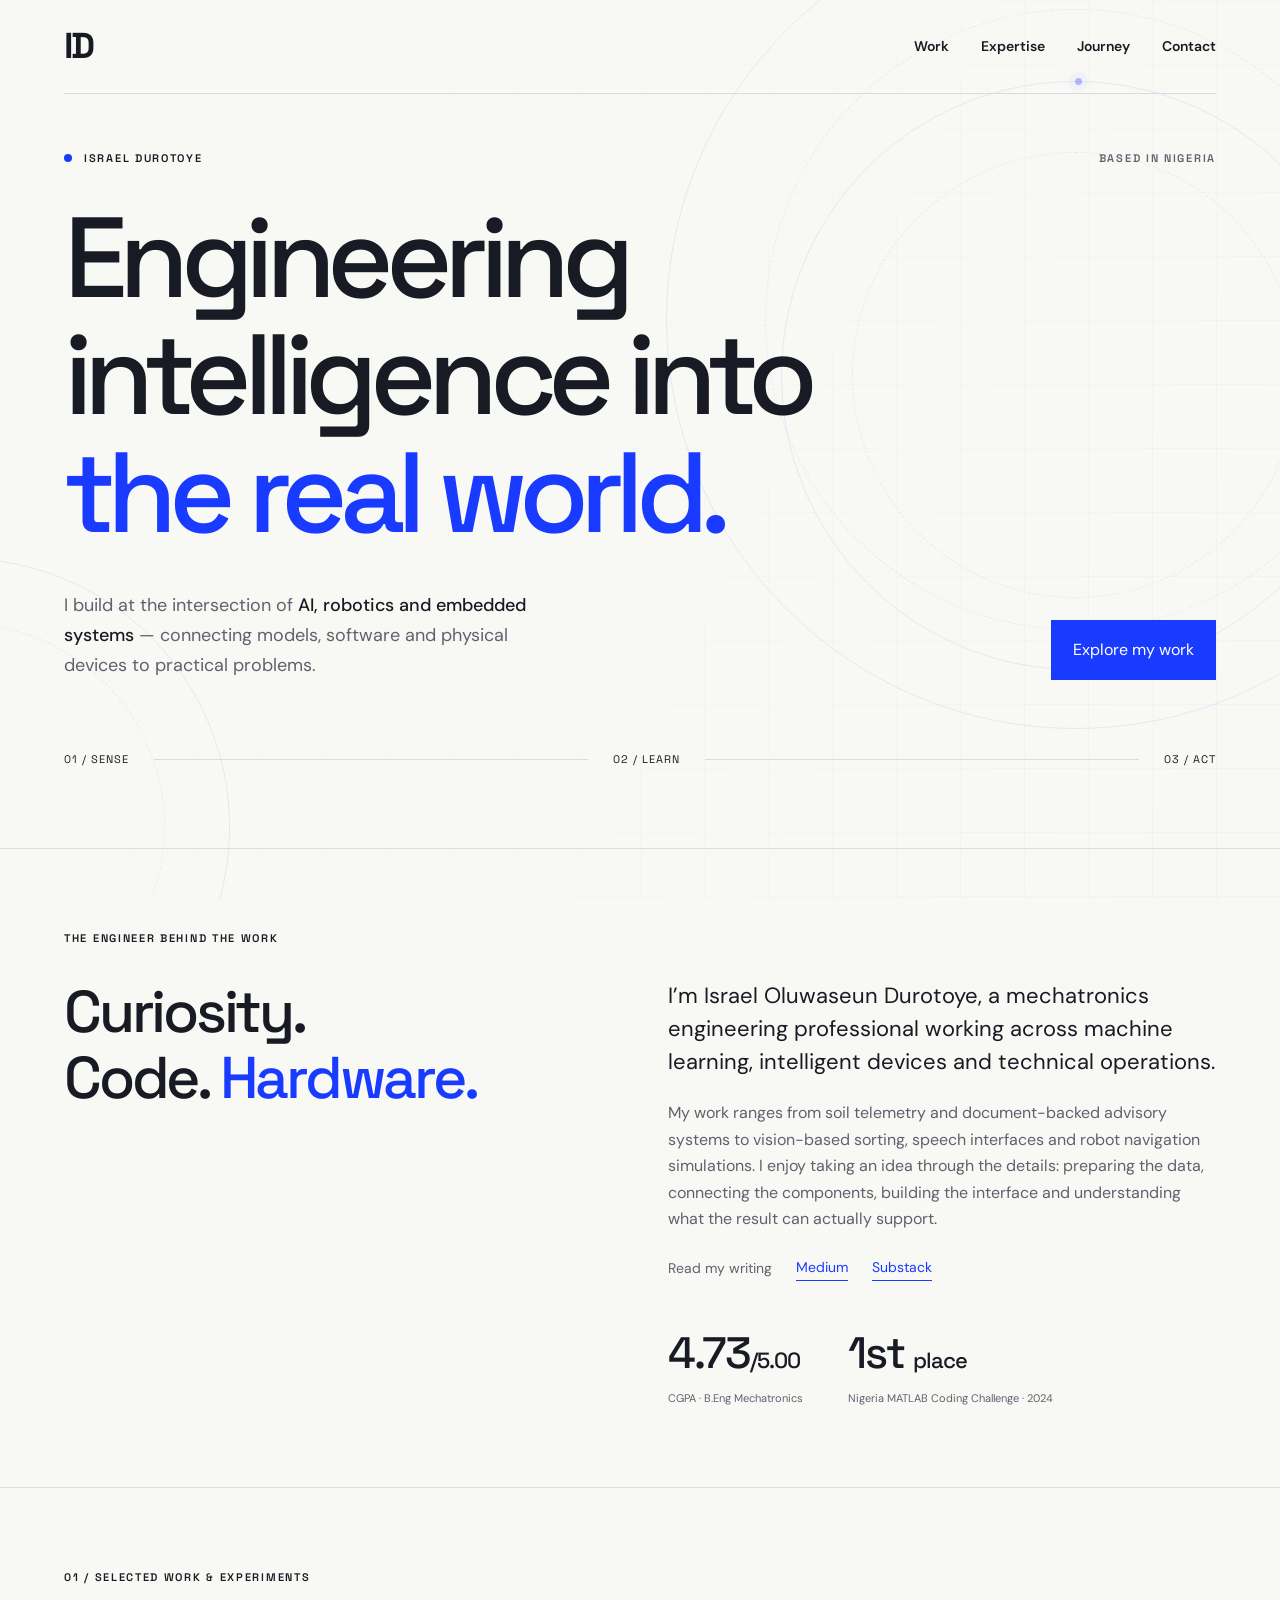
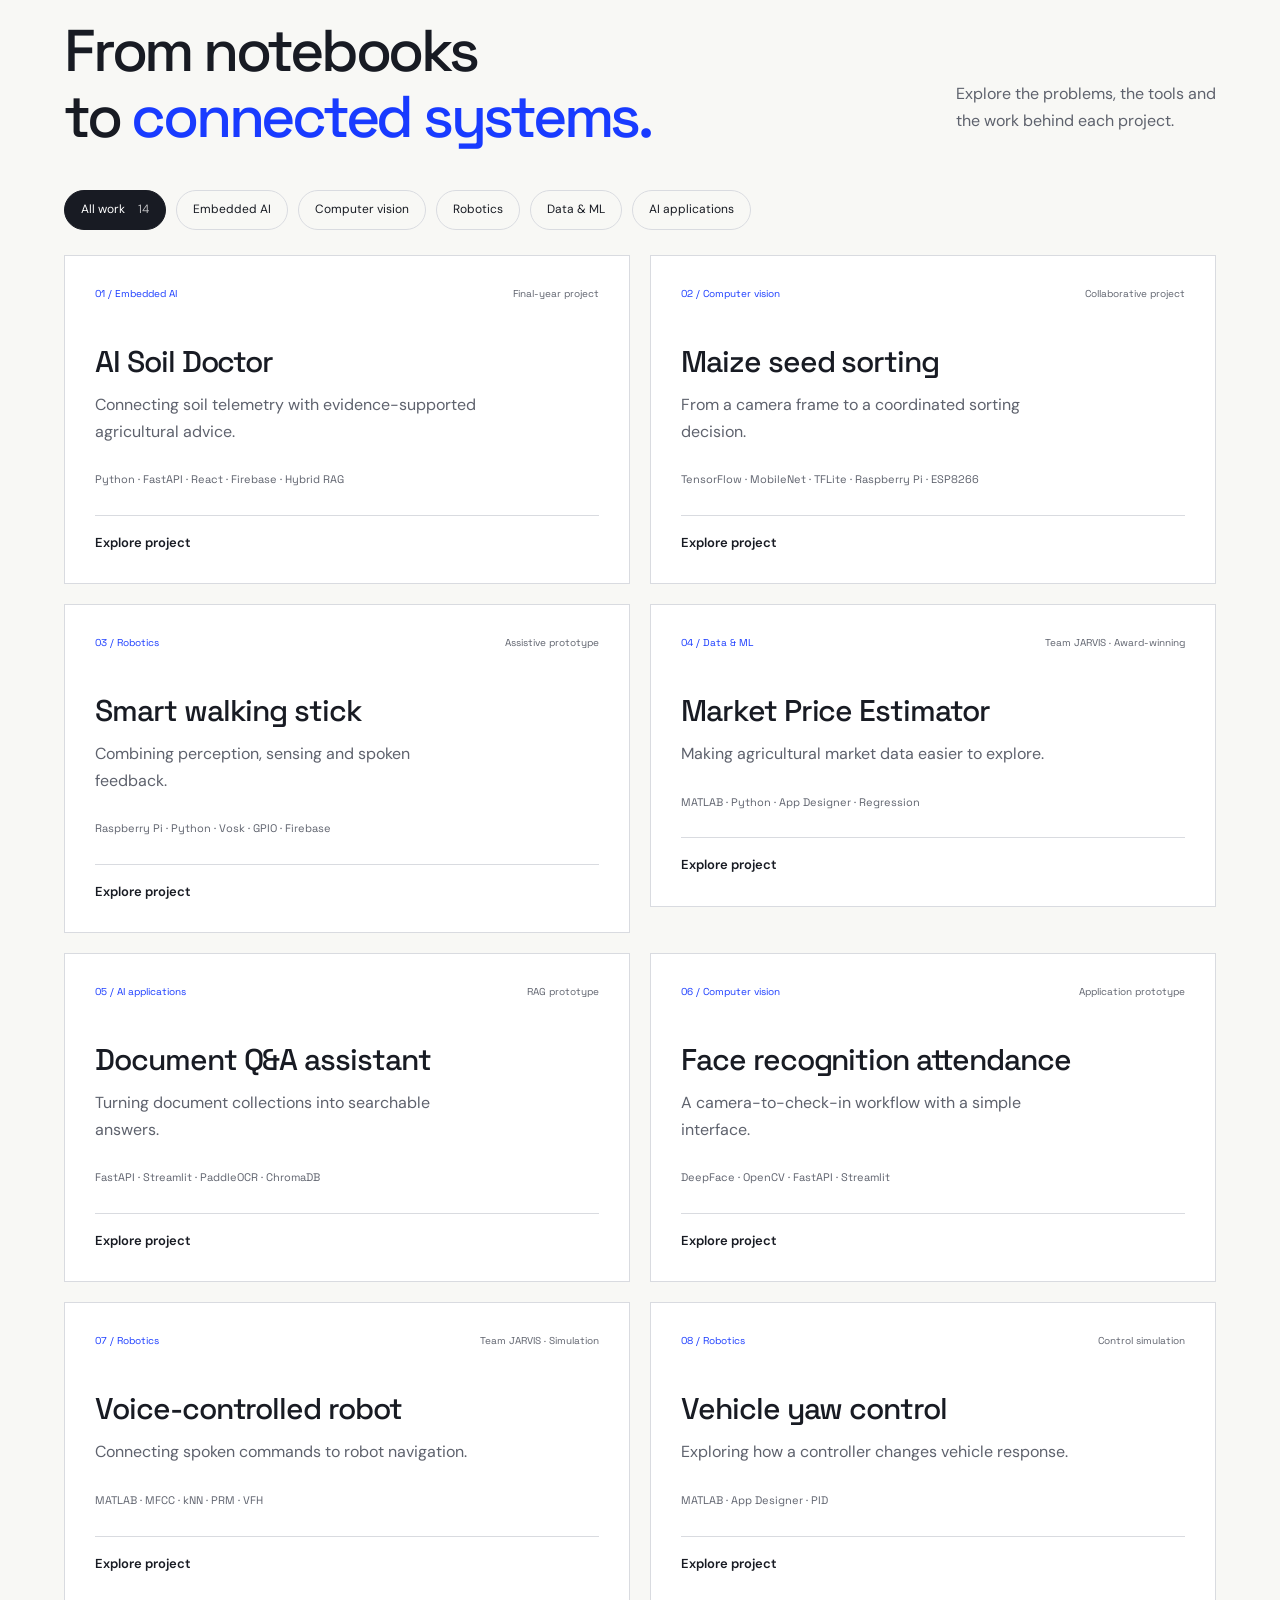
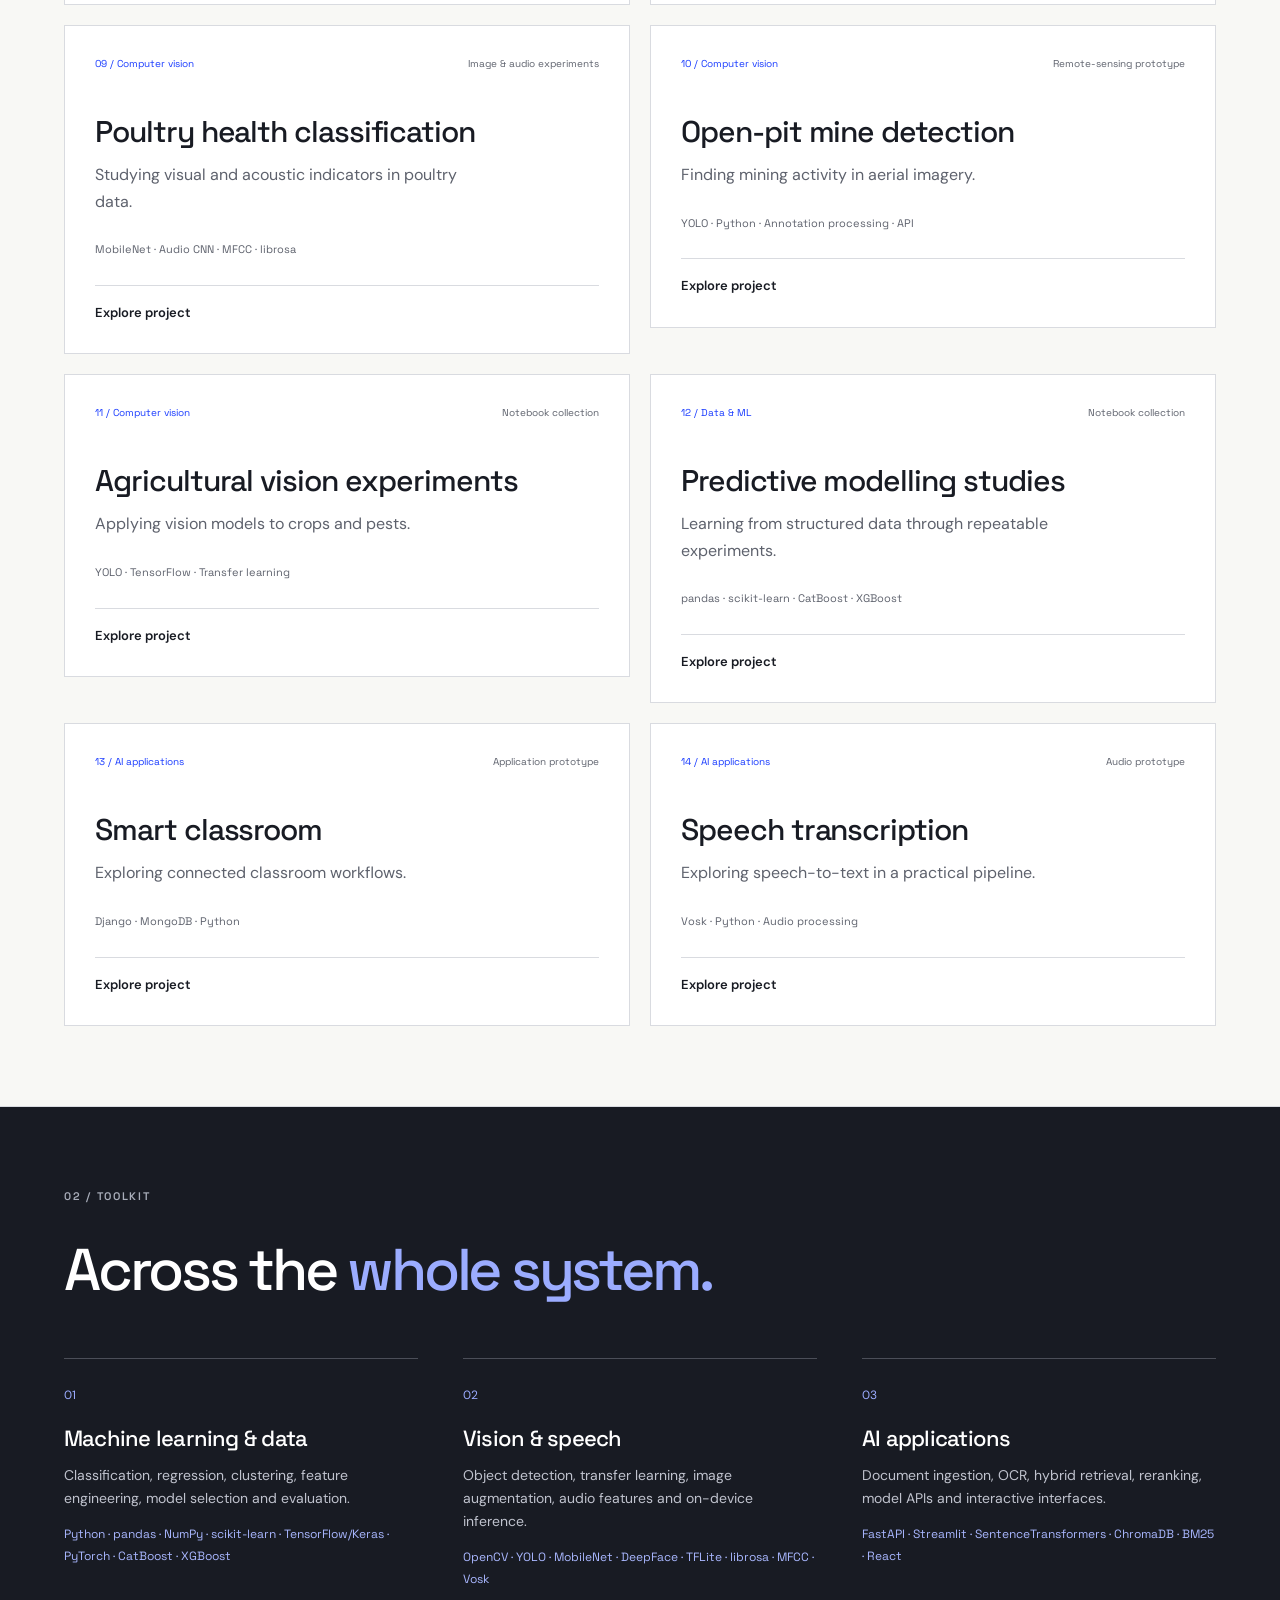
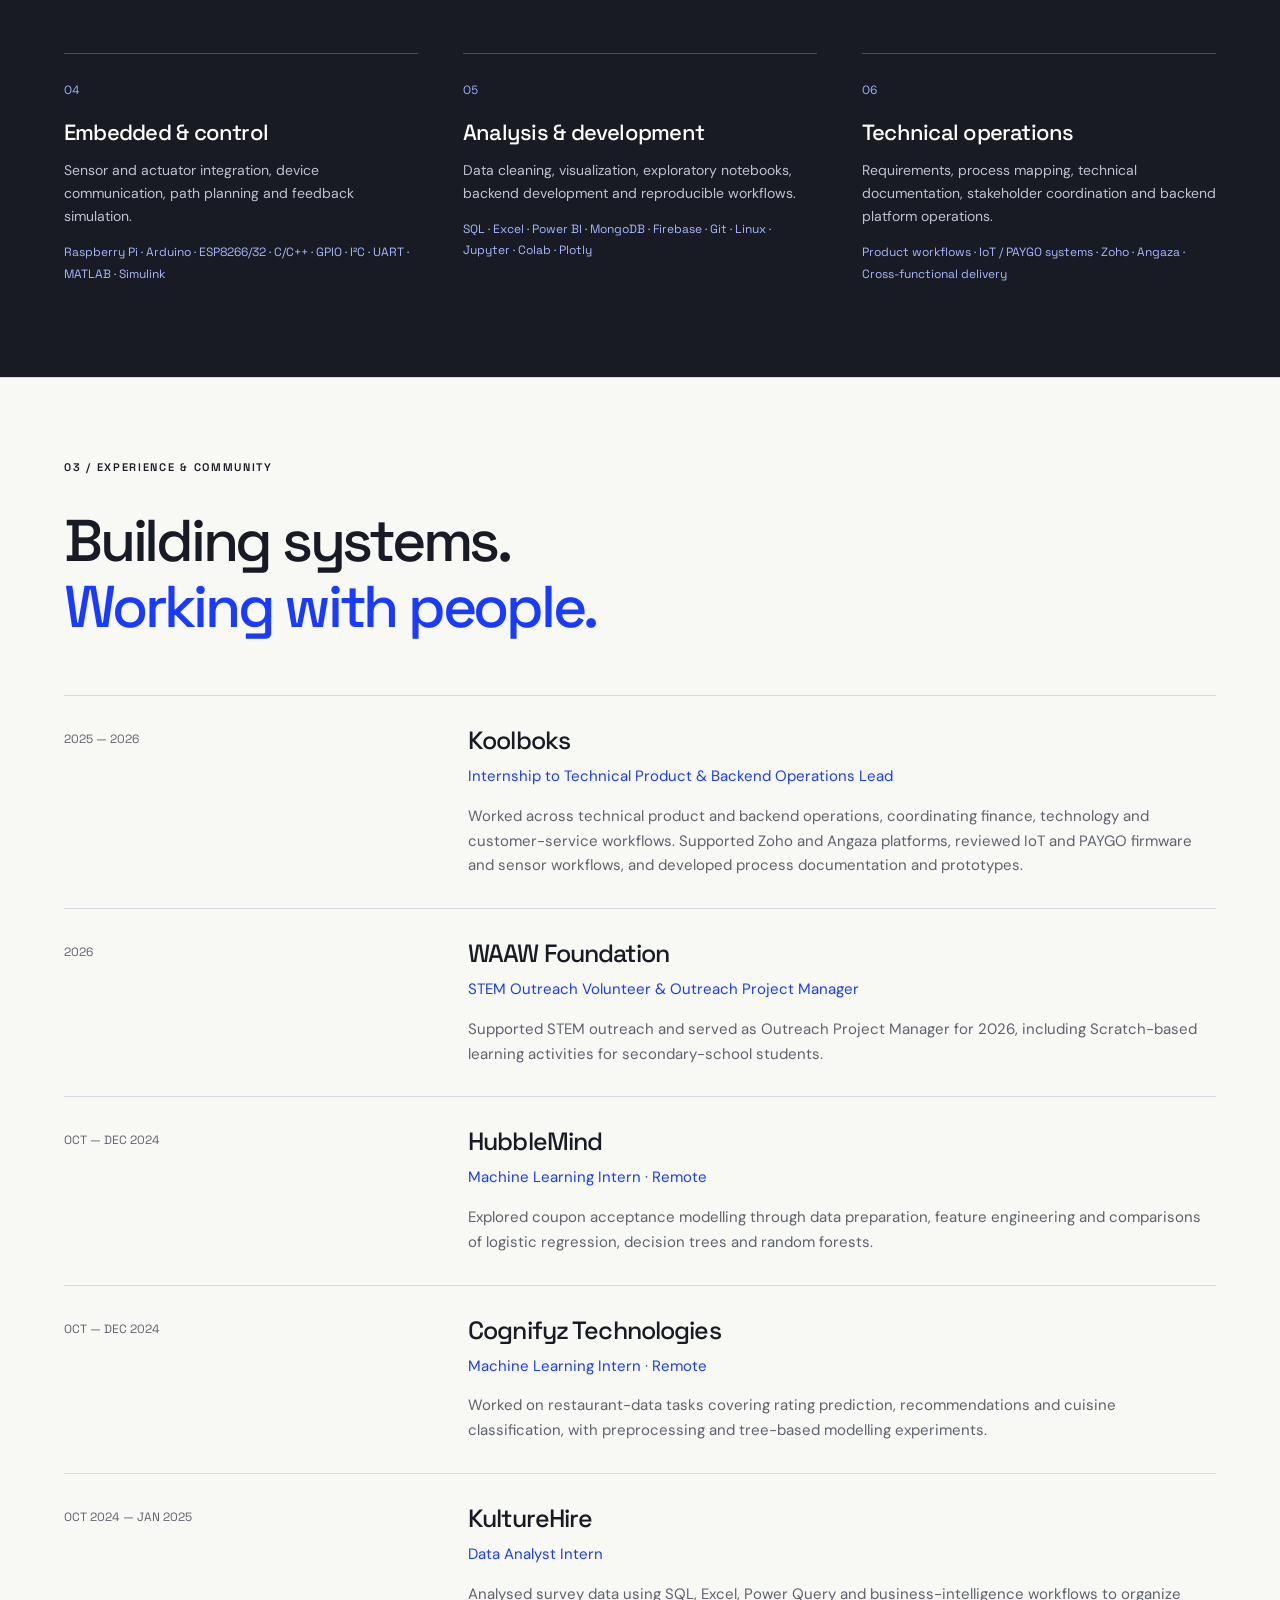
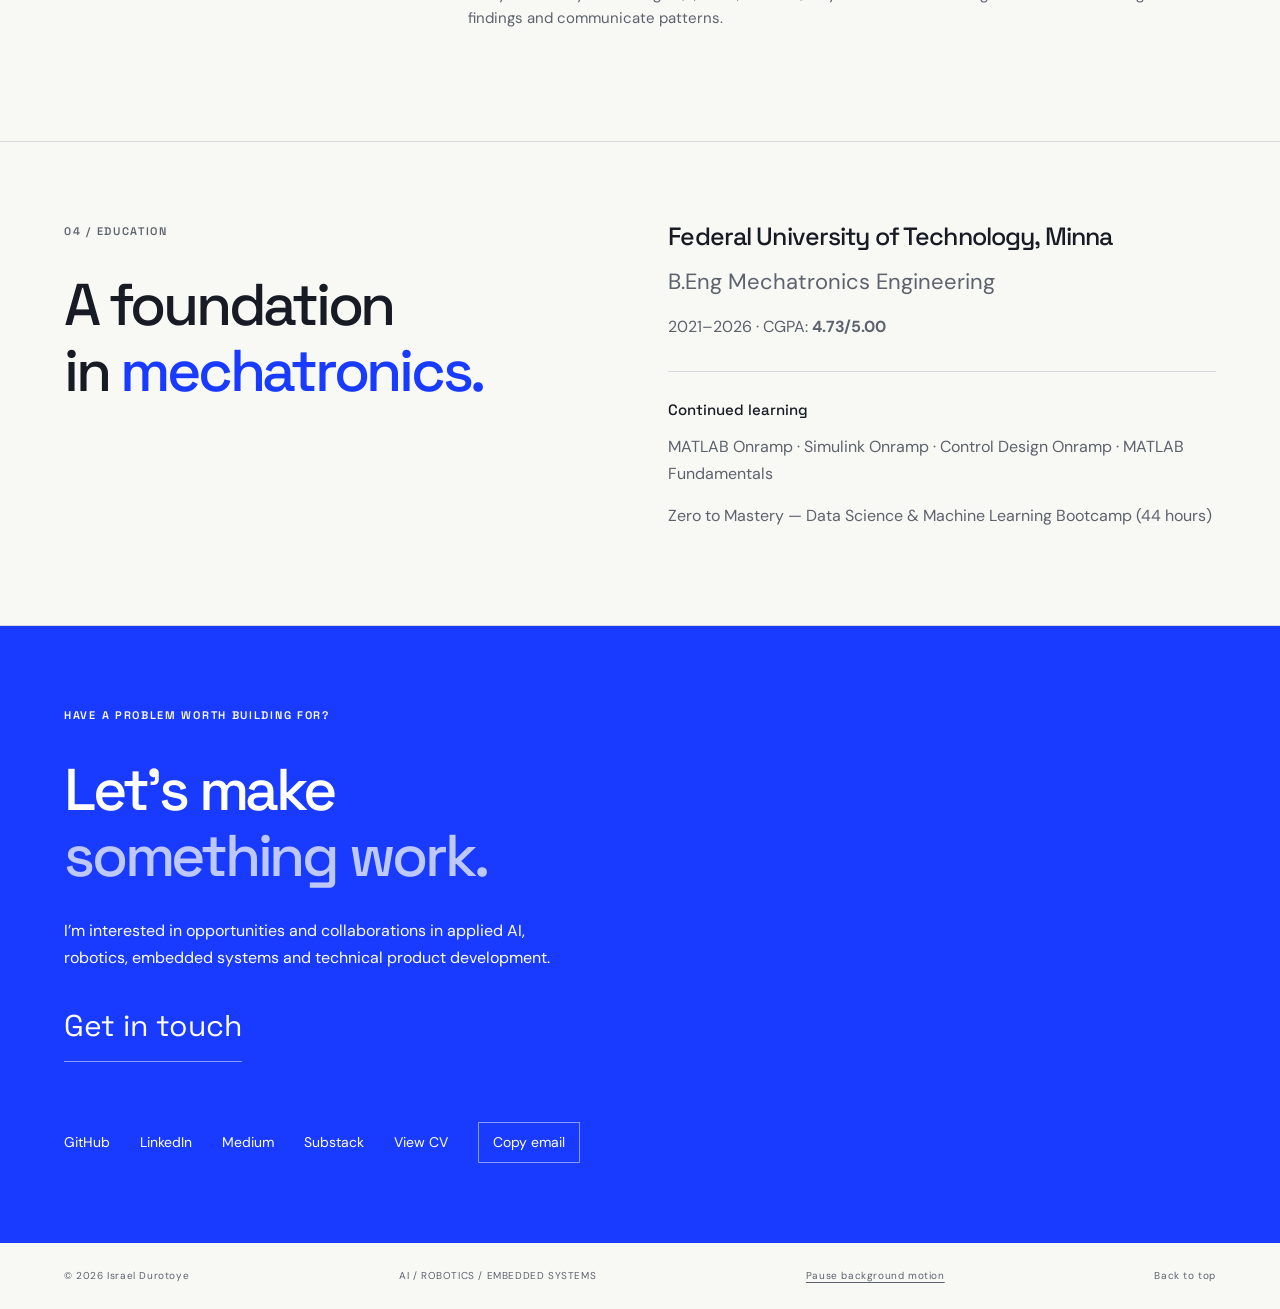
==== commit 2b4ef94b: "Add animated background and writing profile links" ====
--- a/index.html
+++ b/index.html
@@ -1,8 +1,13 @@
 <!doctype html>
 <html lang="en"><head><meta charset="utf-8"><meta name="viewport" content="width=device-width,initial-scale=1"><meta name="theme-color" content="#193bff"><title>Israel Durotoye — AI, Robotics & Embedded Systems</title><meta name="description" content="Israel Durotoye's engineering portfolio: machine learning, computer vision, embedded AI, robotics, and technical product operations."><meta property="og:title" content="Israel Durotoye — Engineering intelligence into the real world"><meta property="og:description" content="Explore projects in AI, computer vision, robotics and embedded systems."><meta property="og:type" content="website"><link rel="icon" href="favicon.svg" type="image/svg+xml"><link rel="stylesheet" href="styles.css"><script src="app.js" defer></script></head>
-<body><a class="skip" href="#main">Skip to content</a><header><a class="brand" href="#" aria-label="Israel Durotoye home">ID</a><nav aria-label="Main navigation"><a href="#work">Work</a><a href="#expertise">Expertise</a><a href="#journey">Journey</a><a href="#contact">Contact</a></nav></header>
+<body><div class="ambient" aria-hidden="true">
+  <div class="ambient-grid"></div>
+  <div class="ambient-orbit ambient-orbit-one"><span></span></div>
+  <div class="ambient-orbit ambient-orbit-two"><span></span></div>
+  <div class="ambient-orbit ambient-orbit-three"><span></span></div>
+</div><a class="skip" href="#main">Skip to content</a><header><a class="brand" href="#" aria-label="Israel Durotoye home">ID</a><nav aria-label="Main navigation"><a href="#work">Work</a><a href="#expertise">Expertise</a><a href="#journey">Journey</a><a href="#contact">Contact</a></nav></header>
 <main id="main"><section class="hero"><div class="eyebrow"><span class="dot"></span> ISRAEL DUROTOYE <span class="location">BASED IN NIGERIA</span></div><h1>Engineering<br>intelligence into<br><em>the real world.</em></h1><div class="hero-bottom"><p>I build at the intersection of <strong>AI, robotics and embedded systems</strong> — connecting models, software and physical devices to practical problems.</p><a class="button" href="#work">Explore my work</a></div><div class="signal" aria-label="My engineering approach: sense, learn, act"><span>01 / SENSE</span><i></i><span>02 / LEARN</span><i></i><span>03 / ACT</span></div></section>
-<section class="intro section"><p class="eyebrow">THE ENGINEER BEHIND THE WORK</p><div class="intro-grid"><h2>Curiosity.<br>Code. <em>Hardware.</em></h2><div><p class="large">I’m Israel Oluwaseun Durotoye, a mechatronics engineering professional working across machine learning, intelligent devices and technical operations.</p><p>My work ranges from soil telemetry and document-backed advisory systems to vision-based sorting, speech interfaces and robot navigation simulations. I enjoy taking an idea through the details: preparing the data, connecting the components, building the interface and understanding what the result can actually support.</p><div class="facts"><div><strong>4.73<span>/5.00</span></strong><span>CGPA · B.Eng Mechatronics</span></div><div><strong>1st <span>place</span></strong><span>Nigeria MATLAB Coding Challenge · 2024</span></div></div></div></div></section>
+<section class="intro section"><p class="eyebrow">THE ENGINEER BEHIND THE WORK</p><div class="intro-grid"><h2>Curiosity.<br>Code. <em>Hardware.</em></h2><div><p class="large">I’m Israel Oluwaseun Durotoye, a mechatronics engineering professional working across machine learning, intelligent devices and technical operations.</p><p>My work ranges from soil telemetry and document-backed advisory systems to vision-based sorting, speech interfaces and robot navigation simulations. I enjoy taking an idea through the details: preparing the data, connecting the components, building the interface and understanding what the result can actually support.</p><div class="writing-links"><span>Read my writing</span><a href="https://medium.com/@israel-durotoye" target="_blank" rel="noopener noreferrer">Medium</a><a href="https://substack.com/@israel5durotoye" target="_blank" rel="noopener noreferrer">Substack</a></div><div class="facts"><div><strong>4.73<span>/5.00</span></strong><span>CGPA · B.Eng Mechatronics</span></div><div><strong>1st <span>place</span></strong><span>Nigeria MATLAB Coding Challenge · 2024</span></div></div></div></div></section>
 <section class="section" id="work"><div class="section-heading"><div><p class="eyebrow">01 / SELECTED WORK & EXPERIMENTS</p><h2>From notebooks<br>to <em>connected systems.</em></h2></div><p>Explore the problems, the tools and the work behind each project.</p></div><div class="filters" role="group" aria-label="Filter projects"><button aria-pressed="true" data-filter="All">All work <span>14</span></button><button aria-pressed="false" data-filter="Embedded AI">Embedded AI</button><button aria-pressed="false" data-filter="Computer vision">Computer vision</button><button aria-pressed="false" data-filter="Robotics">Robotics</button><button aria-pressed="false" data-filter="Data & ML">Data & ML</button><button aria-pressed="false" data-filter="AI applications">AI applications</button></div><p class="sr-only" id="filter-status" aria-live="polite">Showing all 14 projects.</p><div class="projects"><article class="project" data-category="Embedded AI"><div class="project-top"><span>01 / Embedded AI</span><span>Final-year project</span></div><h3>AI Soil Doctor</h3><p class="project-intro">Connecting soil telemetry with evidence-supported agricultural advice.</p><p class="stack">Python · FastAPI · React · Firebase · Hybrid RAG</p><details><summary>Explore project</summary><div class="case"><p>The system brings sensor readings, a dashboard and a document-backed advisory service into one workflow.</p><h4>My contribution</h4><p>Integrated physical sensor nodes alongside explicitly simulated nodes; developed telemetry views, crop-inference inputs and handling for stale or missing readings.</p><h4>Inside the work</h4><p>Combined SentenceTransformer embeddings, ChromaDB, BM25 retrieval and cross-encoder reranking. Document ingestion supports PDF, DOCX, EPUB and OCR.</p><h4>Project context</h4><p>An engineering prototype with exploratory forecasting work. Recommendations are tentative when input evidence is incomplete.</p></div></details></article>
 <article class="project" data-category="Computer vision"><div class="project-top"><span>02 / Computer vision</span><span>Collaborative project</span></div><h3>Maize seed sorting</h3><p class="project-intro">From a camera frame to a coordinated sorting decision.</p><p class="stack">TensorFlow · MobileNet · TFLite · Raspberry Pi · ESP8266</p><details><summary>Explore project</summary><div class="case"><p>A collaborative machine-vision and embedded-control workflow for sorting maize by visible appearance.</p><h4>My contribution</h4><p>Worked with transfer-learning classifiers, original-image splits before augmentation, export checks and an evolving three-class workflow.</p><h4>Inside the work</h4><p>Connected classification to decision gates, a seed queue and acknowledged serial communication for conveyor, feed disk and servo control.</p><h4>Project context</h4><p>Prototype work; visible appearance does not establish germination quality. No production throughput claim.</p></div></details></article>
 <article class="project" data-category="Robotics"><div class="project-top"><span>03 / Robotics</span><span>Assistive prototype</span></div><h3>Smart walking stick</h3><p class="project-intro">Combining perception, sensing and spoken feedback.</p><p class="stack">Raspberry Pi · Python · Vosk · GPIO · Firebase</p><details><summary>Explore project</summary><div class="case"><p>An assistive-device prototype combining obstacle sensing, camera input and voice interaction.</p><h4>My contribution</h4><p>Integrated ultrasonic, IMU, light and GPS modules with speech recognition, speech synthesis and alert workflows.</p><h4>Inside the work</h4><p>Used threaded components and component-level tests to coordinate multiple inputs.</p><h4>Project context</h4><p>Exploratory assistive engineering; not a clinically validated navigation aid.</p></div></details></article>
@@ -31,4 +36,4 @@
 <article><p class="date">OCT — DEC 2024</p><div><h3>Cognifyz Technologies</h3><p class="role">Machine Learning Intern · Remote</p><p>Worked on restaurant-data tasks covering rating prediction, recommendations and cuisine classification, with preprocessing and tree-based modelling experiments.</p></div></article>
 <article><p class="date">OCT 2024 — JAN 2025</p><div><h3>KultureHire</h3><p class="role">Data Analyst Intern</p><p>Analysed survey data using SQL, Excel, Power Query and business-intelligence workflows to organize findings and communicate patterns.</p></div></article></div></section>
 <section class="section education"><div><p class="eyebrow">04 / EDUCATION</p><h2>A foundation<br>in <em>mechatronics.</em></h2></div><div><h3>Federal University of Technology, Minna</h3><p class="large">B.Eng Mechatronics Engineering</p><p>2021–2026 · CGPA: <strong>4.73/5.00</strong></p><hr><h4>Continued learning</h4><p>MATLAB Onramp · Simulink Onramp · Control Design Onramp · MATLAB Fundamentals</p><p>Zero to Mastery — Data Science & Machine Learning Bootcamp (44 hours)</p></div></section>
-<section class="contact section" id="contact"><p class="eyebrow">HAVE A PROBLEM WORTH BUILDING FOR?</p><h2>Let’s make<br><em>something work.</em></h2><p>I’m interested in opportunities and collaborations in applied AI, robotics, embedded systems and technical product development.</p><a class="email" href="mailto:durotoyeoluwaseunisreal@gmail.com">Get in touch</a><div class="contact-links"><a href="https://github.com/Israel-Durotoye" target="_blank" rel="noopener noreferrer">GitHub</a><a href="https://www.linkedin.com/in/israel-durotoye-18a6b1236/" target="_blank" rel="noopener noreferrer">LinkedIn</a><a href="resume.html">View CV</a><button id="copy-email" type="button">Copy email</button><span id="copy-status" role="status"></span></div></section></main><footer><span>© 2026 Israel Durotoye</span><span>AI / ROBOTICS / EMBEDDED SYSTEMS</span><a href="#">Back to top</a></footer></body></html>+<section class="contact section" id="contact"><p class="eyebrow">HAVE A PROBLEM WORTH BUILDING FOR?</p><h2>Let’s make<br><em>something work.</em></h2><p>I’m interested in opportunities and collaborations in applied AI, robotics, embedded systems and technical product development.</p><a class="email" href="mailto:durotoyeoluwaseunisreal@gmail.com">Get in touch</a><div class="contact-links"><a href="https://github.com/Israel-Durotoye" target="_blank" rel="noopener noreferrer">GitHub</a><a href="https://www.linkedin.com/in/israel-durotoye-18a6b1236/" target="_blank" rel="noopener noreferrer">LinkedIn</a><a href="https://medium.com/@israel-durotoye" target="_blank" rel="noopener noreferrer">Medium</a><a href="https://substack.com/@israel5durotoye" target="_blank" rel="noopener noreferrer">Substack</a><a href="resume.html">View CV</a><button id="copy-email" type="button">Copy email</button><span id="copy-status" role="status"></span></div></section></main><footer><span>© 2026 Israel Durotoye</span><span>AI / ROBOTICS / EMBEDDED SYSTEMS</span><button class="motion-toggle" type="button" hidden>Pause background motion</button><a href="#">Back to top</a></footer></body></html>
--- a/styles.css
+++ b/styles.css
@@ -1,2 +1,100 @@
 @import url('https://fonts.googleapis.com/css2?family=DM+Sans:wght@400;500;600;700&family=Space+Grotesk:wght@400;500;600;700&display=swap');
-:root{--blue:#193bff;--ink:#181b23;--muted:#5e626d;--paper:#f8f8f5;--line:#d9dbe0}*{box-sizing:border-box}html{scroll-behavior:smooth;scroll-padding-top:90px}body{margin:0;background:var(--paper);color:var(--ink);font-family:'DM Sans',sans-serif;line-height:1.65}a{color:inherit;text-decoration:none}button{font:inherit;cursor:pointer}button,a,summary{-webkit-tap-highlight-color:transparent}a:focus-visible,button:focus-visible,summary:focus-visible{outline:3px solid var(--blue);outline-offset:5px}header{height:94px;display:flex;align-items:center;justify-content:space-between;border-bottom:1px solid var(--line);margin:0 5vw}.brand{font-family:'Space Grotesk',sans-serif;font-weight:700;font-size:36px;letter-spacing:-3px}nav{display:flex;gap:32px;font-size:14px;font-weight:600}nav a:hover{color:var(--blue)}main{overflow:hidden}.hero,.section{padding:80px 5vw}.hero{padding-top:55px}.eyebrow,.stack,.date,.signal,.project-top{font-family:'Space Grotesk',sans-serif}.eyebrow{font-size:11px;letter-spacing:1.7px;font-weight:600;margin:0 0 32px}.hero .eyebrow{display:flex;align-items:center;gap:12px}.dot{width:8px;height:8px;border-radius:100%;background:var(--blue)}.location{margin-left:auto;color:var(--muted)}h1,h2,h3,h4{font-family:'Space Grotesk',sans-serif;line-height:1.12;margin:0;font-weight:500}h1{font-size:clamp(54px,8.9vw,145px);letter-spacing:-.075em;line-height:1.03}em{font-style:normal;color:var(--blue)}h2{font-size:clamp(36px,4.6vw,70px);letter-spacing:-.055em}h3{font-size:25px;letter-spacing:-.035em}h4{font-size:15px;margin:24px 0 8px}.hero-bottom{display:flex;align-items:end;justify-content:space-between;gap:36px;margin-top:40px}.hero-bottom p{max-width:500px;margin:0;color:var(--muted);font-size:18px}.hero-bottom strong{font-weight:500;color:var(--ink)}.button{padding:17px 22px;background:var(--blue);color:white;display:flex;gap:65px;align-items:center;white-space:nowrap}.button:hover{background:#0d27cf}.signal{display:flex;align-items:center;gap:25px;margin-top:70px;font-size:11px;letter-spacing:1px}.signal i{height:1px;background:var(--line);flex:1}.section{border-top:1px solid var(--line)}.intro-grid{display:grid;grid-template-columns:1fr 1.15fr;gap:10vw}.large{font-size:22px;line-height:1.5;margin-top:0}.intro-grid p:not(.large){color:var(--muted)}.facts{display:flex;gap:45px;margin-top:36px}.facts div{display:flex;flex-direction:column}.facts strong{font-family:'Space Grotesk';font-size:44px;font-weight:500;letter-spacing:-2px}.facts strong span{font-size:22px;letter-spacing:-1px}.facts div>span{font-size:11px;color:var(--muted)}.section-heading{display:flex;justify-content:space-between;gap:30px;align-items:end}.section-heading>p{max-width:260px;color:var(--muted)}.filters{display:flex;gap:10px;flex-wrap:wrap;margin:40px 0 25px}.filters button{border:1px solid var(--line);border-radius:30px;padding:9px 16px;font-size:12px;background:transparent;color:var(--ink)}.filters button[aria-pressed=true]{background:var(--ink);color:white;border-color:var(--ink)}.filters span{margin-left:10px;opacity:.7}.projects{display:grid;grid-template-columns:1fr 1fr;gap:20px}.project{border:1px solid var(--line);padding:30px;background:#fff;align-self:start;transition:border-color .2s}.project:hover{border-color:var(--blue)}.project[hidden]{display:none}.project-top{display:flex;justify-content:space-between;gap:20px;font-size:10px;color:var(--muted);margin-bottom:42px}.project-top span:first-child{color:var(--blue)}.project h3{font-size:30px}.project-intro{font-size:16px;margin:14px 0 25px;max-width:390px;color:var(--muted)}.stack{font-size:11px;line-height:1.8;color:var(--muted)}details{margin-top:25px;border-top:1px solid var(--line)}summary{display:flex;justify-content:space-between;align-items:center;cursor:pointer;list-style:none;padding-top:16px;font-size:13px;font-weight:600}summary::-webkit-details-marker{display:none}.case p{font-size:14px;color:var(--muted)}.case{padding-top:10px}.expertise{background:var(--ink);color:white}.expertise em{color:#9bacff}.expertise .eyebrow{color:#a9aeba}.skills-grid{display:grid;grid-template-columns:repeat(3,1fr);gap:50px 45px;margin-top:55px}.skills-grid article{border-top:1px solid #4b4e58;padding-top:22px}.skills-grid article>span{color:#9bacff;font-size:12px}.skills-grid h3{margin-top:18px;font-size:22px}.skills-grid p{color:#c0c3ce;font-size:14px}.skills-grid .stack{color:#a9b7ff;font-size:12px}.timeline{margin-top:55px}.timeline article{display:grid;grid-template-columns:1fr 2fr;gap:30px;padding:30px 0;border-top:1px solid var(--line)}.date{font-size:12px;color:var(--muted);margin-top:4px}.role{font-size:15px;color:var(--blue);margin:10px 0}.timeline article div>p:last-child{max-width:740px;color:var(--muted);font-size:15px;margin-bottom:0}.education{display:grid;grid-template-columns:1fr 1.15fr;gap:10vw}.education .large{margin:15px 0 6px}.education p{color:var(--muted)}hr{border:0;border-top:1px solid var(--line);margin:30px 0}.contact{background:var(--blue);color:white}.contact em{color:#bdc8ff}.contact>p:not(.eyebrow){max-width:490px;margin:30px 0}.email{display:inline-flex;gap:80px;font-family:'Space Grotesk';font-size:30px;border-bottom:1px solid #899bff;padding-bottom:10px}.contact-links{display:flex;gap:30px;align-items:center;flex-wrap:wrap;margin-top:60px;font-size:14px}.contact-links button{background:transparent;border:1px solid #8a9cff;color:white;padding:8px 14px}.contact a:hover{color:#cbd4ff}.contact :focus-visible{outline-color:white}footer{display:flex;justify-content:space-between;gap:24px;padding:25px 5vw;font-size:10px;letter-spacing:.6px;color:var(--muted)}.skip{position:absolute;left:20px;top:-100px;z-index:20;background:white;padding:12px}.skip:focus{top:10px}.sr-only{position:absolute;width:1px;height:1px;padding:0;margin:-1px;overflow:hidden;clip:rect(0,0,0,0);white-space:nowrap;border:0}@media(min-width:1600px){body{max-width:1800px;margin:auto}}@media(max-width:800px){header{height:75px}nav{gap:18px;font-size:12px}.hero,.section{padding:55px 6vw}.hero h1{font-size:clamp(48px,10vw,80px)}.hero-bottom{align-items:start;flex-direction:column}.hero-bottom p{font-size:16px}.hero .location{font-size:9px;letter-spacing:.3px}.intro-grid,.education{grid-template-columns:1fr;gap:30px}.large{font-size:19px}.section-heading{align-items:start;flex-direction:column;gap:10px}.section-heading>p{max-width:400px}.projects{gap:14px}.project{padding:22px}.project-top{flex-direction:column;gap:6px;margin-bottom:28px}.project h3{font-size:25px}.skills-grid{grid-template-columns:1fr 1fr;gap:35px}.timeline article{grid-template-columns:150px 1fr}.facts{gap:30px}footer>span:nth-child(2){display:none}}@media(max-width:540px){nav{gap:14px}.brand{font-size:29px}nav a:nth-child(2){display:none}.hero .eyebrow{font-size:9px;letter-spacing:1px}.hero h1{font-size:12vw}.hero-bottom{margin-top:28px}.signal{gap:12px;font-size:9px;margin-top:45px}.projects,.skills-grid{grid-template-columns:1fr}.project-top{flex-direction:row}.project{padding:25px}.timeline article{grid-template-columns:1fr;gap:8px}.date{margin:0}.facts{flex-direction:column;gap:18px}.facts strong{font-size:38px}.contact-links{gap:20px}.email{font-size:26px}h2{font-size:38px}}@media(prefers-reduced-motion:reduce){html{scroll-behavior:auto}*{transition:none!important}}+:root{--blue:#193bff;--ink:#181b23;--muted:#5e626d;--paper:#f8f8f5;--line:#d9dbe0}*{box-sizing:border-box}html{scroll-behavior:smooth;scroll-padding-top:90px}body{margin:0;background:var(--paper);color:var(--ink);font-family:'DM Sans',sans-serif;line-height:1.65}a{color:inherit;text-decoration:none}button{font:inherit;cursor:pointer}button,a,summary{-webkit-tap-highlight-color:transparent}a:focus-visible,button:focus-visible,summary:focus-visible{outline:3px solid var(--blue);outline-offset:5px}header{height:94px;display:flex;align-items:center;justify-content:space-between;border-bottom:1px solid var(--line);margin:0 5vw}.brand{font-family:'Space Grotesk',sans-serif;font-weight:700;font-size:36px;letter-spacing:-3px}nav{display:flex;gap:32px;font-size:14px;font-weight:600}nav a:hover{color:var(--blue)}main{overflow:hidden}.hero,.section{padding:80px 5vw}.hero{padding-top:55px}.eyebrow,.stack,.date,.signal,.project-top{font-family:'Space Grotesk',sans-serif}.eyebrow{font-size:11px;letter-spacing:1.7px;font-weight:600;margin:0 0 32px}.hero .eyebrow{display:flex;align-items:center;gap:12px}.dot{width:8px;height:8px;border-radius:100%;background:var(--blue)}.location{margin-left:auto;color:var(--muted)}h1,h2,h3,h4{font-family:'Space Grotesk',sans-serif;line-height:1.12;margin:0;font-weight:500}h1{font-size:clamp(54px,8.9vw,145px);letter-spacing:-.075em;line-height:1.03}em{font-style:normal;color:var(--blue)}h2{font-size:clamp(36px,4.6vw,70px);letter-spacing:-.055em}h3{font-size:25px;letter-spacing:-.035em}h4{font-size:15px;margin:24px 0 8px}.hero-bottom{display:flex;align-items:end;justify-content:space-between;gap:36px;margin-top:40px}.hero-bottom p{max-width:500px;margin:0;color:var(--muted);font-size:18px}.hero-bottom strong{font-weight:500;color:var(--ink)}.button{padding:17px 22px;background:var(--blue);color:white;display:flex;gap:65px;align-items:center;white-space:nowrap}.button:hover{background:#0d27cf}.signal{display:flex;align-items:center;gap:25px;margin-top:70px;font-size:11px;letter-spacing:1px}.signal i{height:1px;background:var(--line);flex:1}.section{border-top:1px solid var(--line)}.intro-grid{display:grid;grid-template-columns:1fr 1.15fr;gap:10vw}.large{font-size:22px;line-height:1.5;margin-top:0}.intro-grid p:not(.large){color:var(--muted)}.facts{display:flex;gap:45px;margin-top:36px}.facts div{display:flex;flex-direction:column}.facts strong{font-family:'Space Grotesk';font-size:44px;font-weight:500;letter-spacing:-2px}.facts strong span{font-size:22px;letter-spacing:-1px}.facts div>span{font-size:11px;color:var(--muted)}.section-heading{display:flex;justify-content:space-between;gap:30px;align-items:end}.section-heading>p{max-width:260px;color:var(--muted)}.filters{display:flex;gap:10px;flex-wrap:wrap;margin:40px 0 25px}.filters button{border:1px solid var(--line);border-radius:30px;padding:9px 16px;font-size:12px;background:transparent;color:var(--ink)}.filters button[aria-pressed=true]{background:var(--ink);color:white;border-color:var(--ink)}.filters span{margin-left:10px;opacity:.7}.projects{display:grid;grid-template-columns:1fr 1fr;gap:20px}.project{border:1px solid var(--line);padding:30px;background:#fff;align-self:start;transition:border-color .2s}.project:hover{border-color:var(--blue)}.project[hidden]{display:none}.project-top{display:flex;justify-content:space-between;gap:20px;font-size:10px;color:var(--muted);margin-bottom:42px}.project-top span:first-child{color:var(--blue)}.project h3{font-size:30px}.project-intro{font-size:16px;margin:14px 0 25px;max-width:390px;color:var(--muted)}.stack{font-size:11px;line-height:1.8;color:var(--muted)}details{margin-top:25px;border-top:1px solid var(--line)}summary{display:flex;justify-content:space-between;align-items:center;cursor:pointer;list-style:none;padding-top:16px;font-size:13px;font-weight:600}summary::-webkit-details-marker{display:none}.case p{font-size:14px;color:var(--muted)}.case{padding-top:10px}.expertise{background:var(--ink);color:white}.expertise em{color:#9bacff}.expertise .eyebrow{color:#a9aeba}.skills-grid{display:grid;grid-template-columns:repeat(3,1fr);gap:50px 45px;margin-top:55px}.skills-grid article{border-top:1px solid #4b4e58;padding-top:22px}.skills-grid article>span{color:#9bacff;font-size:12px}.skills-grid h3{margin-top:18px;font-size:22px}.skills-grid p{color:#c0c3ce;font-size:14px}.skills-grid .stack{color:#a9b7ff;font-size:12px}.timeline{margin-top:55px}.timeline article{display:grid;grid-template-columns:1fr 2fr;gap:30px;padding:30px 0;border-top:1px solid var(--line)}.date{font-size:12px;color:var(--muted);margin-top:4px}.role{font-size:15px;color:var(--blue);margin:10px 0}.timeline article div>p:last-child{max-width:740px;color:var(--muted);font-size:15px;margin-bottom:0}.education{display:grid;grid-template-columns:1fr 1.15fr;gap:10vw}.education .large{margin:15px 0 6px}.education p{color:var(--muted)}hr{border:0;border-top:1px solid var(--line);margin:30px 0}.contact{background:var(--blue);color:white}.contact em{color:#bdc8ff}.contact>p:not(.eyebrow){max-width:490px;margin:30px 0}.email{display:inline-flex;gap:80px;font-family:'Space Grotesk';font-size:30px;border-bottom:1px solid #899bff;padding-bottom:10px}.contact-links{display:flex;gap:30px;align-items:center;flex-wrap:wrap;margin-top:60px;font-size:14px}.contact-links button{background:transparent;border:1px solid #8a9cff;color:white;padding:8px 14px}.contact a:hover{color:#cbd4ff}.contact :focus-visible{outline-color:white}footer{display:flex;justify-content:space-between;gap:24px;padding:25px 5vw;font-size:10px;letter-spacing:.6px;color:var(--muted)}.skip{position:absolute;left:20px;top:-100px;z-index:20;background:white;padding:12px}.skip:focus{top:10px}.sr-only{position:absolute;width:1px;height:1px;padding:0;margin:-1px;overflow:hidden;clip:rect(0,0,0,0);white-space:nowrap;border:0}@media(min-width:1600px){body{max-width:1800px;margin:auto}}@media(max-width:800px){header{height:75px}nav{gap:18px;font-size:12px}.hero,.section{padding:55px 6vw}.hero h1{font-size:clamp(48px,10vw,80px)}.hero-bottom{align-items:start;flex-direction:column}.hero-bottom p{font-size:16px}.hero .location{font-size:9px;letter-spacing:.3px}.intro-grid,.education{grid-template-columns:1fr;gap:30px}.large{font-size:19px}.section-heading{align-items:start;flex-direction:column;gap:10px}.section-heading>p{max-width:400px}.projects{gap:14px}.project{padding:22px}.project-top{flex-direction:column;gap:6px;margin-bottom:28px}.project h3{font-size:25px}.skills-grid{grid-template-columns:1fr 1fr;gap:35px}.timeline article{grid-template-columns:150px 1fr}.facts{gap:30px}footer>span:nth-child(2){display:none}}@media(max-width:540px){nav{gap:14px}.brand{font-size:29px}nav a:nth-child(2){display:none}.hero .eyebrow{font-size:9px;letter-spacing:1px}.hero h1{font-size:12vw}.hero-bottom{margin-top:28px}.signal{gap:12px;font-size:9px;margin-top:45px}.projects,.skills-grid{grid-template-columns:1fr}.project-top{flex-direction:row}.project{padding:25px}.timeline article{grid-template-columns:1fr;gap:8px}.date{margin:0}.facts{flex-direction:column;gap:18px}.facts strong{font-size:38px}.contact-links{gap:20px}.email{font-size:26px}h2{font-size:38px}}@media(prefers-reduced-motion:reduce){html{scroll-behavior:auto}*{transition:none!important}}
+
+/* Quiet, geometric motion behind the content. */
+body { position: relative; isolation: isolate; }
+.ambient {
+  position: fixed;
+  inset: 0;
+  z-index: -1;
+  overflow: hidden;
+  pointer-events: none;
+  color: var(--blue);
+}
+.ambient-grid {
+  position: absolute;
+  inset: -64px;
+  background-image: linear-gradient(#193bff08 1px, transparent 1px), linear-gradient(90deg, #193bff08 1px, transparent 1px);
+  background-size: 64px 64px;
+  mask-image: linear-gradient(115deg, transparent 25%, #000 100%);
+  animation: grid-drift 32s linear infinite;
+}
+.ambient-orbit {
+  position: absolute;
+  width: min(64vw, 860px);
+  aspect-ratio: 1;
+  right: -16%;
+  top: -10%;
+  border: 1px solid #193bff16;
+  border-radius: 50%;
+  animation: orbit-turn 70s linear infinite;
+}
+.ambient-orbit::before {
+  content: "";
+  position: absolute;
+  inset: 12%;
+  border: 1px dashed #193bff12;
+  border-radius: 50%;
+}
+.ambient-orbit span {
+  position: absolute;
+  width: 7px;
+  height: 7px;
+  background: #193bff55;
+  border-radius: 50%;
+  left: 50%;
+  top: -4px;
+  box-shadow: 0 0 0 6px #193bff08;
+}
+.ambient-orbit-two {
+  width: min(46vw, 640px);
+  right: -7%;
+  top: 9%;
+  animation-duration: 48s;
+  animation-direction: reverse;
+}
+.ambient-orbit-three {
+  width: min(42vw, 580px);
+  left: -24%;
+  top: 62%;
+  animation-duration: 90s;
+}
+.ambient-grid, .ambient-orbit { animation-play-state: paused; }
+body[data-motion="running"] .ambient-grid,
+body[data-motion="running"] .ambient-orbit { animation-play-state: running; }
+.writing-links {
+  display: flex;
+  align-items: center;
+  flex-wrap: wrap;
+  gap: 12px 24px;
+  margin-top: 24px;
+  font-size: 14px;
+}
+.writing-links > span { color: var(--muted); }
+.writing-links a { color: var(--blue); border-bottom: 1px solid currentColor; }
+.writing-links a:hover { color: var(--ink); }
+.motion-toggle {
+  padding: 0;
+  border: 0;
+  background: transparent;
+  color: inherit;
+  font: inherit;
+  letter-spacing: inherit;
+  text-decoration: underline;
+  text-underline-offset: 3px;
+}
+@keyframes grid-drift { to { transform: translate3d(64px, 64px, 0); } }
+@keyframes orbit-turn { to { transform: rotate(360deg); } }
+@media (max-width: 540px) {
+  .ambient-orbit-one { width: 110vw; right: -60%; top: 8%; }
+  .ambient-orbit-two { width: 80vw; right: -45%; top: 16%; }
+  .ambient-orbit-three { display: none; }
+  footer { flex-wrap: wrap; gap: 16px 24px; }
+}
+@media (prefers-reduced-motion: reduce) {
+  .ambient-grid, .ambient-orbit { animation: none; }
+  .motion-toggle { display: none; }
+}
+@media print {
+  .ambient, .motion-toggle { display: none; }
+}
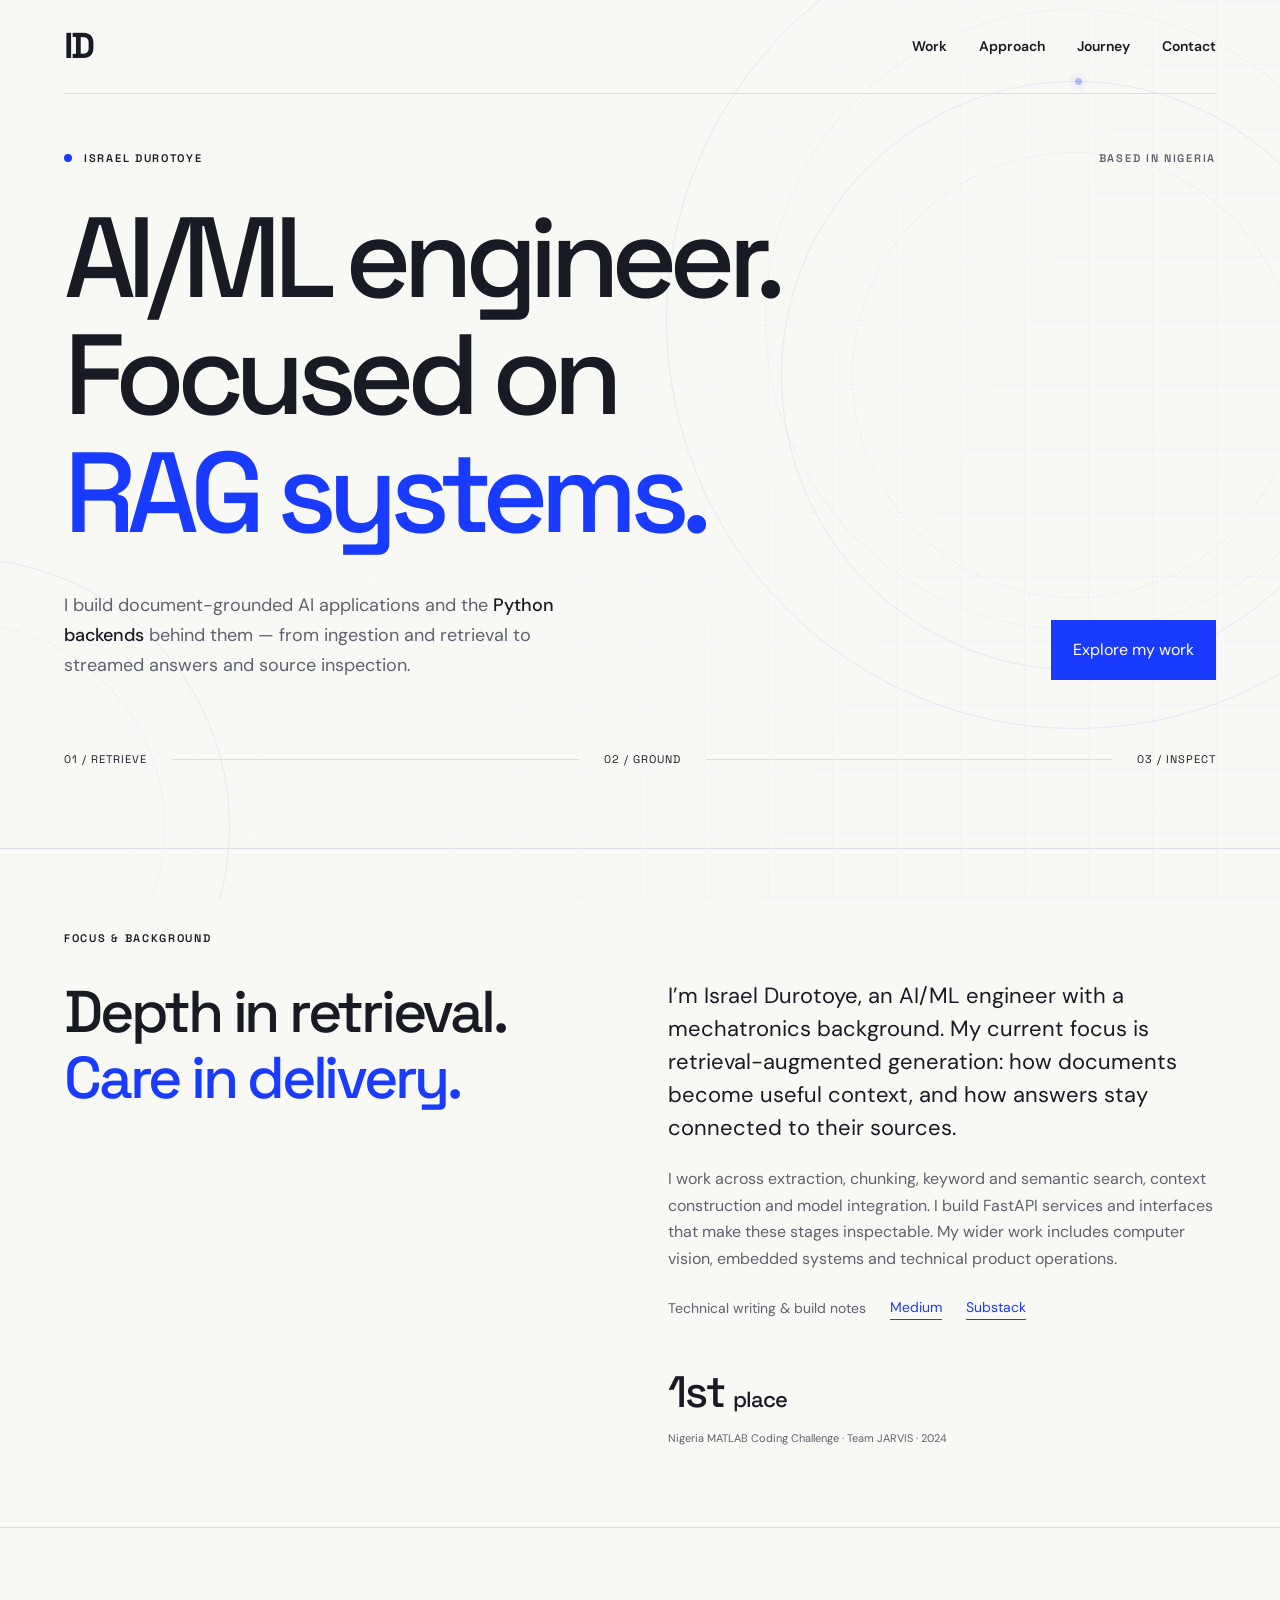
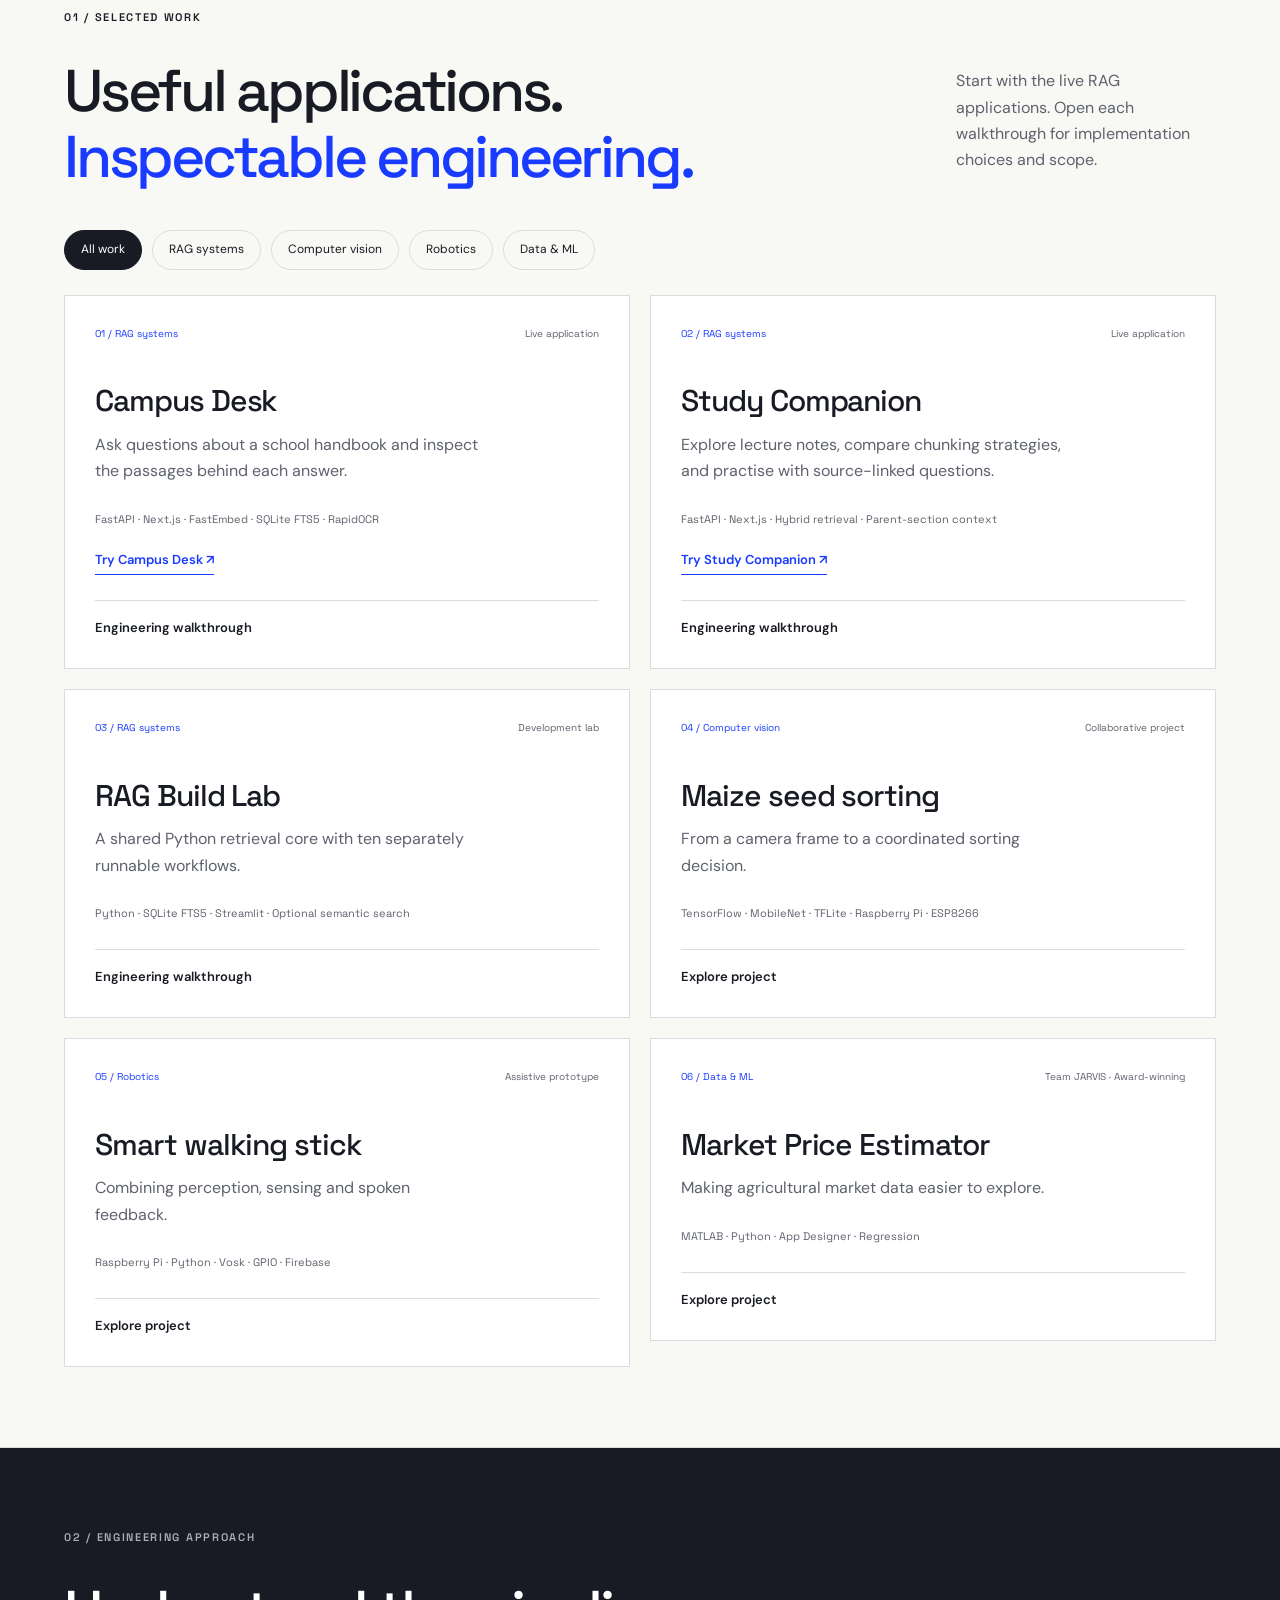
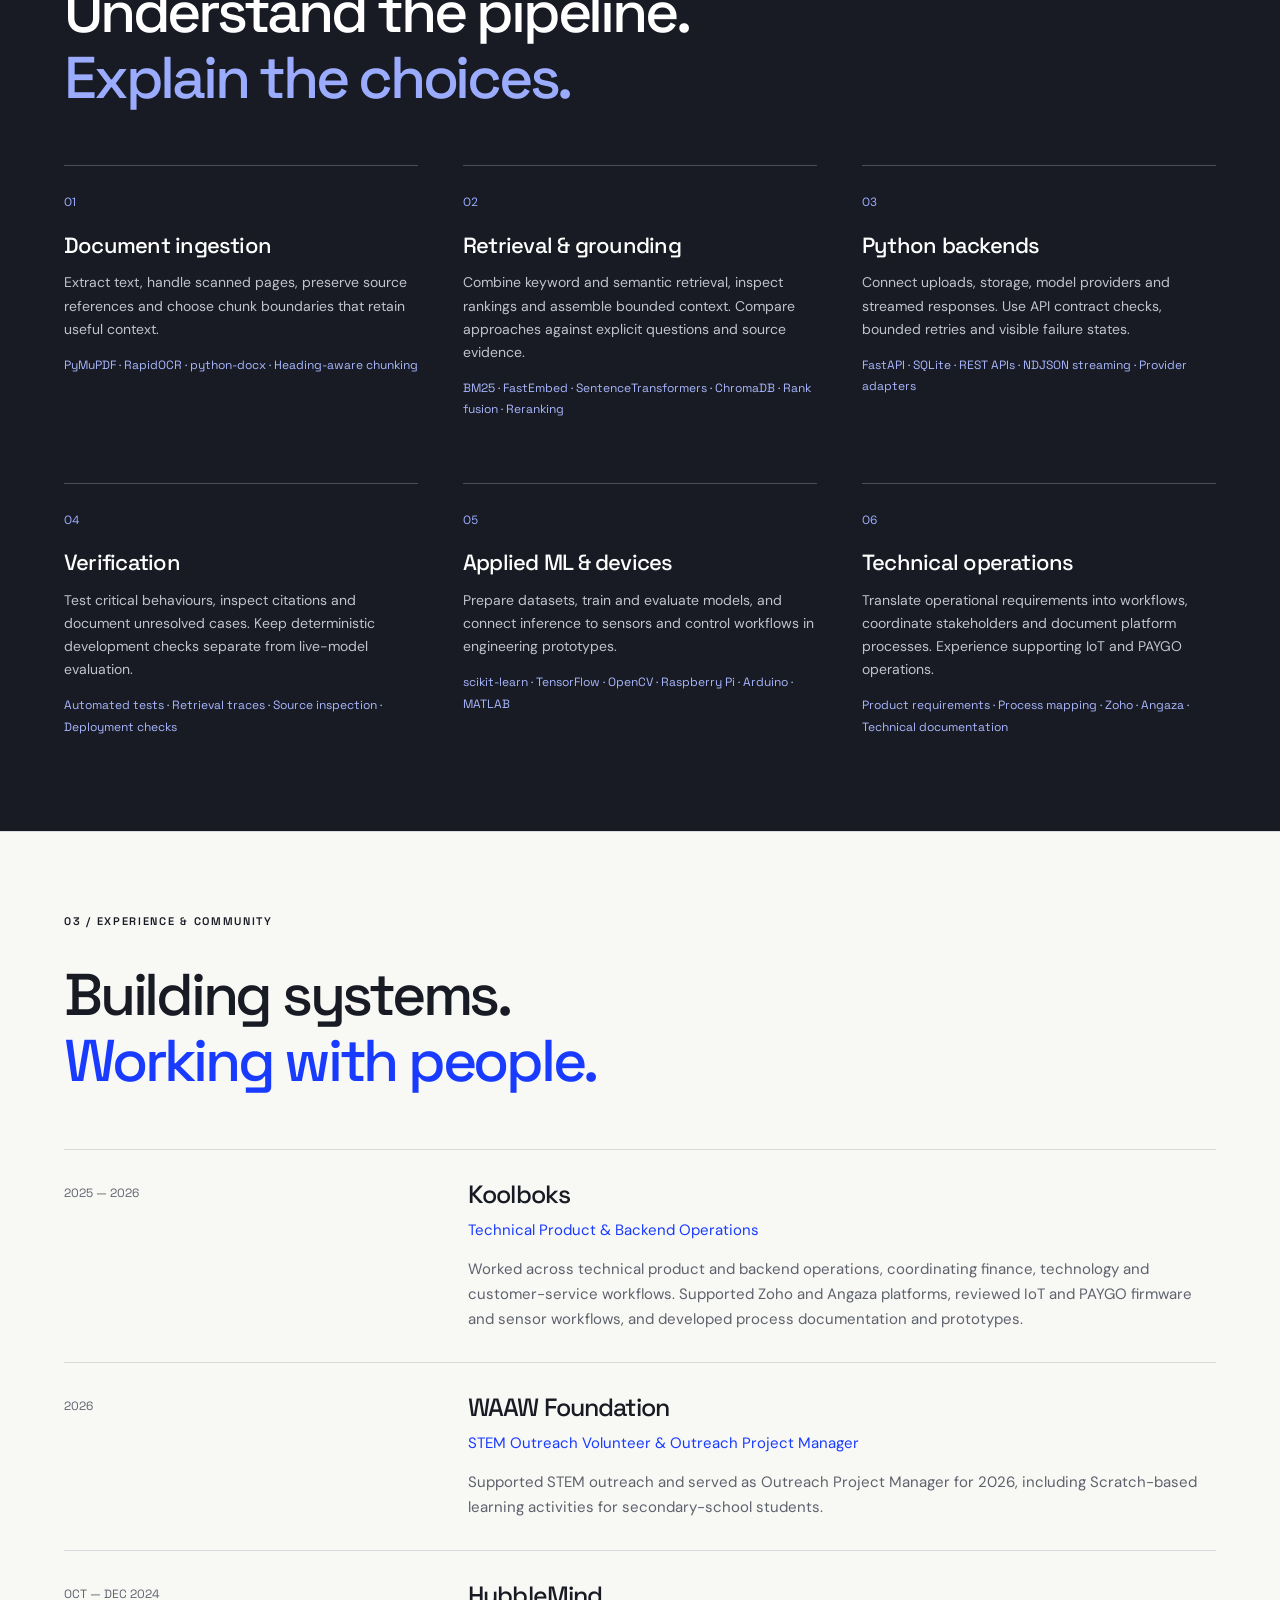
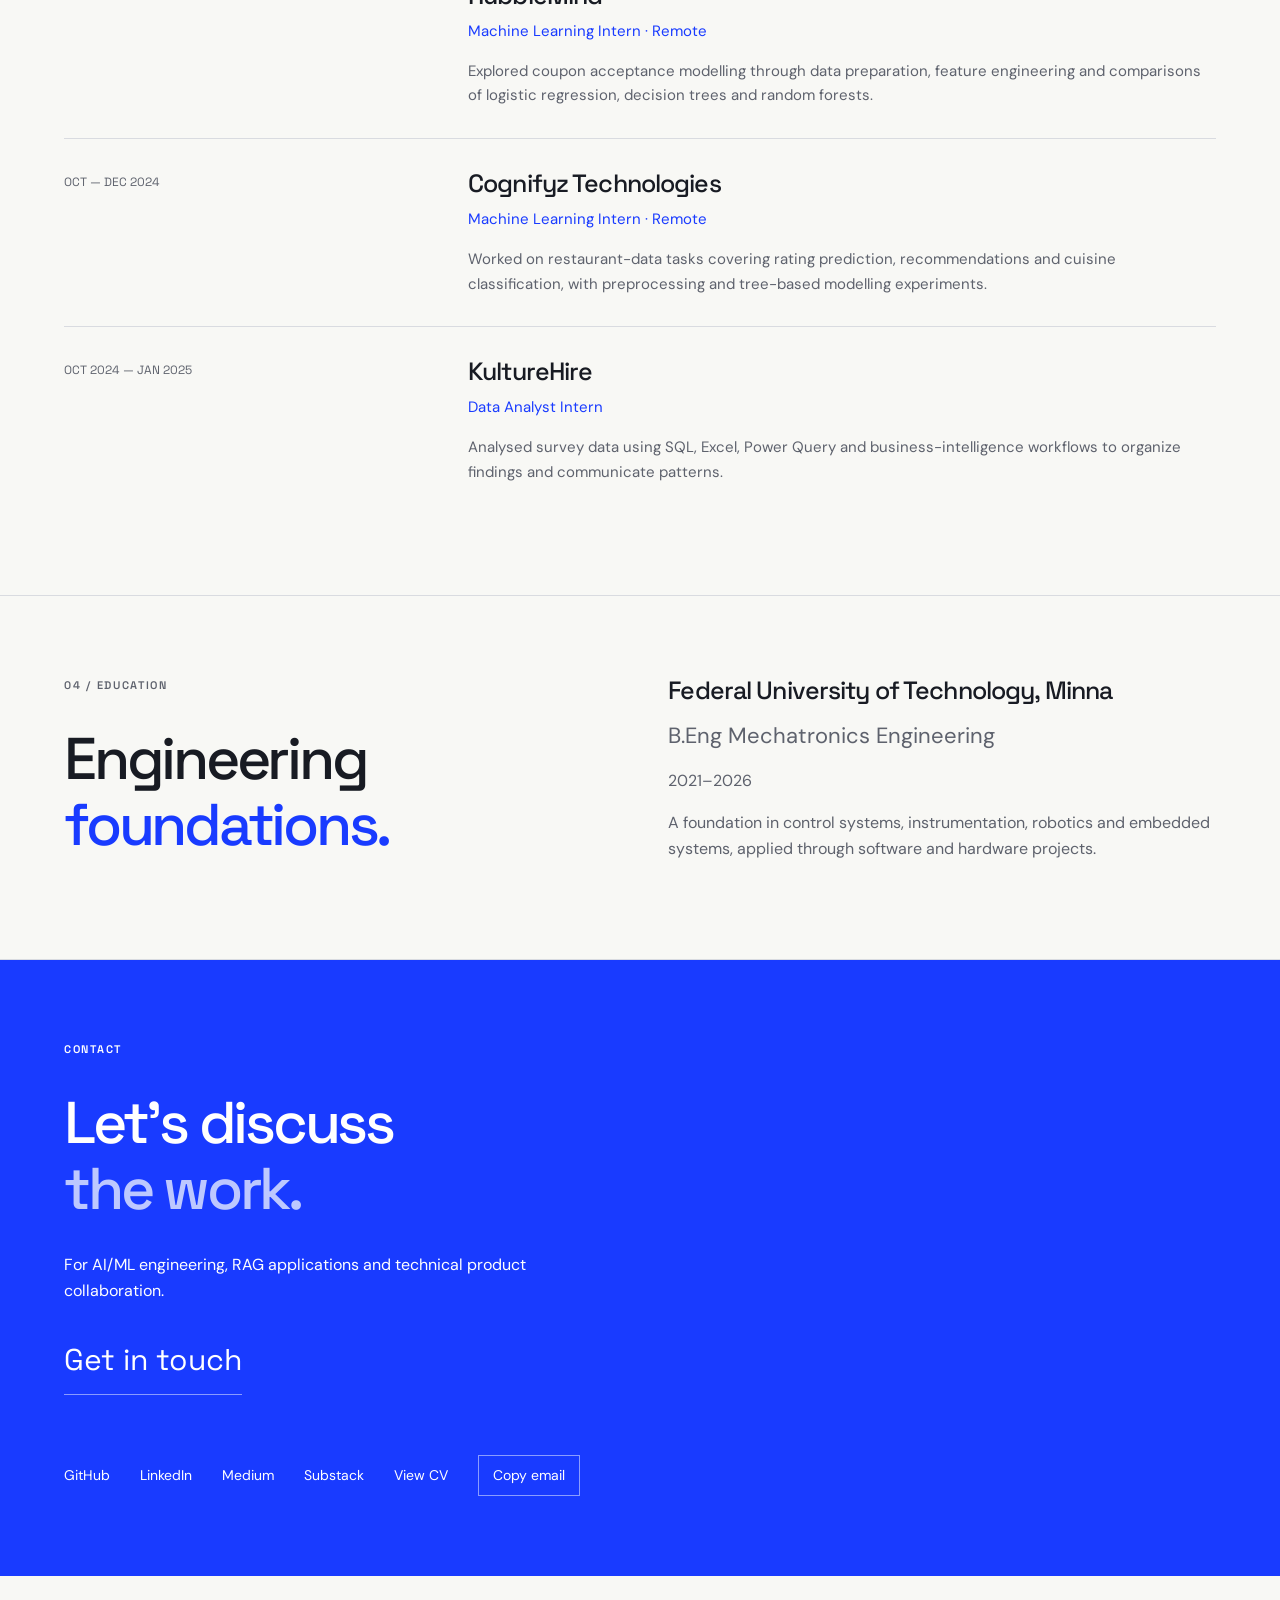
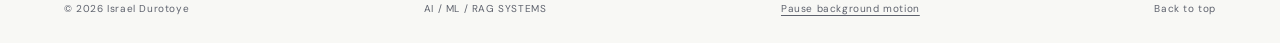
==== commit ac51195c: "Refocus portfolio on RAG engineering and add live projects Remove CGPA, curate six project walkthrou" ====
--- a/index.html
+++ b/index.html
@@ -1,39 +1,21 @@
-<!doctype html>
-<html lang="en"><head><meta charset="utf-8"><meta name="viewport" content="width=device-width,initial-scale=1"><meta name="theme-color" content="#193bff"><title>Israel Durotoye — AI, Robotics & Embedded Systems</title><meta name="description" content="Israel Durotoye's engineering portfolio: machine learning, computer vision, embedded AI, robotics, and technical product operations."><meta property="og:title" content="Israel Durotoye — Engineering intelligence into the real world"><meta property="og:description" content="Explore projects in AI, computer vision, robotics and embedded systems."><meta property="og:type" content="website"><link rel="icon" href="favicon.svg" type="image/svg+xml"><link rel="stylesheet" href="styles.css"><script src="app.js" defer></script></head>
-<body><div class="ambient" aria-hidden="true">
-  <div class="ambient-grid"></div>
-  <div class="ambient-orbit ambient-orbit-one"><span></span></div>
-  <div class="ambient-orbit ambient-orbit-two"><span></span></div>
-  <div class="ambient-orbit ambient-orbit-three"><span></span></div>
-</div><a class="skip" href="#main">Skip to content</a><header><a class="brand" href="#" aria-label="Israel Durotoye home">ID</a><nav aria-label="Main navigation"><a href="#work">Work</a><a href="#expertise">Expertise</a><a href="#journey">Journey</a><a href="#contact">Contact</a></nav></header>
-<main id="main"><section class="hero"><div class="eyebrow"><span class="dot"></span> ISRAEL DUROTOYE <span class="location">BASED IN NIGERIA</span></div><h1>Engineering<br>intelligence into<br><em>the real world.</em></h1><div class="hero-bottom"><p>I build at the intersection of <strong>AI, robotics and embedded systems</strong> — connecting models, software and physical devices to practical problems.</p><a class="button" href="#work">Explore my work</a></div><div class="signal" aria-label="My engineering approach: sense, learn, act"><span>01 / SENSE</span><i></i><span>02 / LEARN</span><i></i><span>03 / ACT</span></div></section>
-<section class="intro section"><p class="eyebrow">THE ENGINEER BEHIND THE WORK</p><div class="intro-grid"><h2>Curiosity.<br>Code. <em>Hardware.</em></h2><div><p class="large">I’m Israel Oluwaseun Durotoye, a mechatronics engineering professional working across machine learning, intelligent devices and technical operations.</p><p>My work ranges from soil telemetry and document-backed advisory systems to vision-based sorting, speech interfaces and robot navigation simulations. I enjoy taking an idea through the details: preparing the data, connecting the components, building the interface and understanding what the result can actually support.</p><div class="writing-links"><span>Read my writing</span><a href="https://medium.com/@israel-durotoye" target="_blank" rel="noopener noreferrer">Medium</a><a href="https://substack.com/@israel5durotoye" target="_blank" rel="noopener noreferrer">Substack</a></div><div class="facts"><div><strong>4.73<span>/5.00</span></strong><span>CGPA · B.Eng Mechatronics</span></div><div><strong>1st <span>place</span></strong><span>Nigeria MATLAB Coding Challenge · 2024</span></div></div></div></div></section>
-<section class="section" id="work"><div class="section-heading"><div><p class="eyebrow">01 / SELECTED WORK & EXPERIMENTS</p><h2>From notebooks<br>to <em>connected systems.</em></h2></div><p>Explore the problems, the tools and the work behind each project.</p></div><div class="filters" role="group" aria-label="Filter projects"><button aria-pressed="true" data-filter="All">All work <span>14</span></button><button aria-pressed="false" data-filter="Embedded AI">Embedded AI</button><button aria-pressed="false" data-filter="Computer vision">Computer vision</button><button aria-pressed="false" data-filter="Robotics">Robotics</button><button aria-pressed="false" data-filter="Data & ML">Data & ML</button><button aria-pressed="false" data-filter="AI applications">AI applications</button></div><p class="sr-only" id="filter-status" aria-live="polite">Showing all 14 projects.</p><div class="projects"><article class="project" data-category="Embedded AI"><div class="project-top"><span>01 / Embedded AI</span><span>Final-year project</span></div><h3>AI Soil Doctor</h3><p class="project-intro">Connecting soil telemetry with evidence-supported agricultural advice.</p><p class="stack">Python · FastAPI · React · Firebase · Hybrid RAG</p><details><summary>Explore project</summary><div class="case"><p>The system brings sensor readings, a dashboard and a document-backed advisory service into one workflow.</p><h4>My contribution</h4><p>Integrated physical sensor nodes alongside explicitly simulated nodes; developed telemetry views, crop-inference inputs and handling for stale or missing readings.</p><h4>Inside the work</h4><p>Combined SentenceTransformer embeddings, ChromaDB, BM25 retrieval and cross-encoder reranking. Document ingestion supports PDF, DOCX, EPUB and OCR.</p><h4>Project context</h4><p>An engineering prototype with exploratory forecasting work. Recommendations are tentative when input evidence is incomplete.</p></div></details></article>
-<article class="project" data-category="Computer vision"><div class="project-top"><span>02 / Computer vision</span><span>Collaborative project</span></div><h3>Maize seed sorting</h3><p class="project-intro">From a camera frame to a coordinated sorting decision.</p><p class="stack">TensorFlow · MobileNet · TFLite · Raspberry Pi · ESP8266</p><details><summary>Explore project</summary><div class="case"><p>A collaborative machine-vision and embedded-control workflow for sorting maize by visible appearance.</p><h4>My contribution</h4><p>Worked with transfer-learning classifiers, original-image splits before augmentation, export checks and an evolving three-class workflow.</p><h4>Inside the work</h4><p>Connected classification to decision gates, a seed queue and acknowledged serial communication for conveyor, feed disk and servo control.</p><h4>Project context</h4><p>Prototype work; visible appearance does not establish germination quality. No production throughput claim.</p></div></details></article>
-<article class="project" data-category="Robotics"><div class="project-top"><span>03 / Robotics</span><span>Assistive prototype</span></div><h3>Smart walking stick</h3><p class="project-intro">Combining perception, sensing and spoken feedback.</p><p class="stack">Raspberry Pi · Python · Vosk · GPIO · Firebase</p><details><summary>Explore project</summary><div class="case"><p>An assistive-device prototype combining obstacle sensing, camera input and voice interaction.</p><h4>My contribution</h4><p>Integrated ultrasonic, IMU, light and GPS modules with speech recognition, speech synthesis and alert workflows.</p><h4>Inside the work</h4><p>Used threaded components and component-level tests to coordinate multiple inputs.</p><h4>Project context</h4><p>Exploratory assistive engineering; not a clinically validated navigation aid.</p></div></details></article>
-<article class="project" data-category="Data & ML"><div class="project-top"><span>04 / Data & ML</span><span>Team JARVIS · Award-winning</span></div><h3>Market Price Estimator</h3><p class="project-intro">Making agricultural market data easier to explore.</p><p class="stack">MATLAB · Python · App Designer · Regression</p><details><summary>Explore project</summary><div class="case"><p>A team application for examining agricultural commodity prices across Nigerian markets.</p><h4>My contribution</h4><p>Worked on predictive analysis and visual interfaces for historical prices, crop selection, states, cities and regional comparisons.</p><h4>Inside the work</h4><p>Brought data exploration and model-driven estimates into an interactive MATLAB application.</p><h4>Project context</h4><p>First place, Nigeria MATLAB Coding Challenge 2024, with Team JARVIS.</p></div></details></article>
-<article class="project" data-category="AI applications"><div class="project-top"><span>05 / AI applications</span><span>RAG prototype</span></div><h3>Document Q&A assistant</h3><p class="project-intro">Turning document collections into searchable answers.</p><p class="stack">FastAPI · Streamlit · PaddleOCR · ChromaDB</p><details><summary>Explore project</summary><div class="case"><p>A document-assistant pipeline spanning extraction, chunking, retrieval and a usable question-answering interface.</p><h4>My contribution</h4><p>Used OCR and PDF extraction for varied document formats, embedding-based retrieval and persistent vector storage.</p><h4>Inside the work</h4><p>Implemented overlapping chunks and query caching to support repeated questions.</p><h4>Project context</h4><p>A working prototype focused on retrieval workflows and accessible interfaces.</p></div></details></article>
-<article class="project" data-category="Computer vision"><div class="project-top"><span>06 / Computer vision</span><span>Application prototype</span></div><h3>Face recognition attendance</h3><p class="project-intro">A camera-to-check-in workflow with a simple interface.</p><p class="stack">DeepFace · OpenCV · FastAPI · Streamlit</p><details><summary>Explore project</summary><div class="case"><p>An enrolment and attendance prototype using face detection and matching.</p><h4>My contribution</h4><p>Built webcam enrolment, recognition endpoints, a registered-person workflow and timestamped check-in logs.</p><h4>Inside the work</h4><p>Connected model inference to an API and an operator-facing interface.</p><h4>Project context</h4><p>Prototype evaluation; no claim of security-grade identity verification.</p></div></details></article>
-<article class="project" data-category="Robotics"><div class="project-top"><span>07 / Robotics</span><span>Team JARVIS · Simulation</span></div><h3>Voice-controlled robot</h3><p class="project-intro">Connecting spoken commands to robot navigation.</p><p class="stack">MATLAB · MFCC · kNN · PRM · VFH</p><details><summary>Explore project</summary><div class="case"><p>A MATLAB App Designer project joining voice-command classification and mobile-robot simulation.</p><h4>My contribution</h4><p>Used MFCC audio features and k-nearest-neighbour classification for commands.</p><h4>Inside the work</h4><p>Explored probabilistic roadmaps, obstacle avoidance, pure-pursuit control and simulated lidar.</p><h4>Project context</h4><p>A simulation and interface project rather than a claim of autonomous field deployment.</p></div></details></article>
-<article class="project" data-category="Robotics"><div class="project-top"><span>08 / Robotics</span><span>Control simulation</span></div><h3>Vehicle yaw control</h3><p class="project-intro">Exploring how a controller changes vehicle response.</p><p class="stack">MATLAB · App Designer · PID</p><details><summary>Explore project</summary><div class="case"><p>An interactive control-system study of vehicle yaw response.</p><h4>My contribution</h4><p>Built a MATLAB interface for inspecting response curves and controller behaviour.</p><h4>Inside the work</h4><p>Used step-response characteristics and steady-state error to examine performance.</p><h4>Project context</h4><p>Simulation-based analysis.</p></div></details></article>
-<article class="project" data-category="Computer vision"><div class="project-top"><span>09 / Computer vision</span><span>Image & audio experiments</span></div><h3>Poultry health classification</h3><p class="project-intro">Studying visual and acoustic indicators in poultry data.</p><p class="stack">MobileNet · Audio CNN · MFCC · librosa</p><details><summary>Explore project</summary><div class="case"><p>Separate image and audio classification experiments using poultry-health datasets.</p><h4>My contribution</h4><p>Explored transfer learning for images, and denoising, segmentation and MFCC features for audio.</p><h4>Inside the work</h4><p>Compared model reports within the available experimental workflows.</p><h4>Project context</h4><p>Research prototypes; the branches were separate experiments, not a validated diagnostic product.</p></div></details></article>
-<article class="project" data-category="Computer vision"><div class="project-top"><span>10 / Computer vision</span><span>Remote-sensing prototype</span></div><h3>Open-pit mine detection</h3><p class="project-intro">Finding mining activity in aerial imagery.</p><p class="stack">YOLO · Python · Annotation processing · API</p><details><summary>Explore project</summary><div class="case"><p>A remote-sensing detection workflow connecting dataset preparation and model inference.</p><h4>My contribution</h4><p>Worked on annotation conversion, augmentation and model experimentation.</p><h4>Inside the work</h4><p>Built image-upload inference with non-maximum suppression and a health endpoint.</p><h4>Project context</h4><p>Prototype detection work; no independently verified accuracy claim.</p></div></details></article>
-<article class="project" data-category="Computer vision"><div class="project-top"><span>11 / Computer vision</span><span>Notebook collection</span></div><h3>Agricultural vision experiments</h3><p class="project-intro">Applying vision models to crops and pests.</p><p class="stack">YOLO · TensorFlow · Transfer learning</p><details><summary>Explore project</summary><div class="case"><p>Notebook-based exploration of tomato leaf detection and pest classification.</p><h4>My contribution</h4><p>Worked through preprocessing, augmentation, transfer learning and model evaluation.</p><h4>Inside the work</h4><p>Developed familiarity with training workflows across Colab and local notebooks.</p><h4>Project context</h4><p>Experimental studies rather than deployed agricultural services.</p></div></details></article>
-<article class="project" data-category="Data & ML"><div class="project-top"><span>12 / Data & ML</span><span>Notebook collection</span></div><h3>Predictive modelling studies</h3><p class="project-intro">Learning from structured data through repeatable experiments.</p><p class="stack">pandas · scikit-learn · CatBoost · XGBoost</p><details><summary>Explore project</summary><div class="case"><p>Studies spanning crop recommendation, survival classification and temperature forecasting.</p><h4>My contribution</h4><p>Explored data preparation, feature engineering, model comparison and hyperparameter search.</p><h4>Inside the work</h4><p>Used classification and regression workflows, with attention to evaluation limitations.</p><h4>Project context</h4><p>Educational and exploratory models; health-related work is not clinical guidance.</p></div></details></article>
-<article class="project" data-category="AI applications"><div class="project-top"><span>13 / AI applications</span><span>Application prototype</span></div><h3>Smart classroom</h3><p class="project-intro">Exploring connected classroom workflows.</p><p class="stack">Django · MongoDB · Python</p><details><summary>Explore project</summary><div class="case"><p>A classroom application prototype combining web interfaces and data storage.</p><h4>My contribution</h4><p>Explored how classroom data and application logic can support a connected learning environment.</p><h4>Inside the work</h4><p>Worked across backend development and data-driven features.</p><h4>Project context</h4><p>Prototype application work.</p></div></details></article>
-<article class="project" data-category="AI applications"><div class="project-top"><span>14 / AI applications</span><span>Audio prototype</span></div><h3>Speech transcription</h3><p class="project-intro">Exploring speech-to-text in a practical pipeline.</p><p class="stack">Vosk · Python · Audio processing</p><details><summary>Explore project</summary><div class="case"><p>A call-transcription prototype and related speech-processing experiments.</p><h4>My contribution</h4><p>Worked with audio input and speech-recognition workflows.</p><h4>Inside the work</h4><p>Explored practical integration of speech models into Python applications.</p><h4>Project context</h4><p>Prototype-level transcription work.</p></div></details></article></div></section>
-<section class="section expertise" id="expertise"><p class="eyebrow">02 / TOOLKIT</p><h2>Across the <em>whole system.</em></h2><div class="skills-grid">
-<article><span>01</span><h3>Machine learning & data</h3><p>Classification, regression, clustering, feature engineering, model selection and evaluation.</p><p class="stack">Python · pandas · NumPy · scikit-learn · TensorFlow/Keras · PyTorch · CatBoost · XGBoost</p></article>
-<article><span>02</span><h3>Vision & speech</h3><p>Object detection, transfer learning, image augmentation, audio features and on-device inference.</p><p class="stack">OpenCV · YOLO · MobileNet · DeepFace · TFLite · librosa · MFCC · Vosk</p></article>
-<article><span>03</span><h3>AI applications</h3><p>Document ingestion, OCR, hybrid retrieval, reranking, model APIs and interactive interfaces.</p><p class="stack">FastAPI · Streamlit · SentenceTransformers · ChromaDB · BM25 · React</p></article>
-<article><span>04</span><h3>Embedded & control</h3><p>Sensor and actuator integration, device communication, path planning and feedback simulation.</p><p class="stack">Raspberry Pi · Arduino · ESP8266/32 · C/C++ · GPIO · I²C · UART · MATLAB · Simulink</p></article>
-<article><span>05</span><h3>Analysis & development</h3><p>Data cleaning, visualization, exploratory notebooks, backend development and reproducible workflows.</p><p class="stack">SQL · Excel · Power BI · MongoDB · Firebase · Git · Linux · Jupyter · Colab · Plotly</p></article>
-<article><span>06</span><h3>Technical operations</h3><p>Requirements, process mapping, technical documentation, stakeholder coordination and backend platform operations.</p><p class="stack">Product workflows · IoT / PAYGO systems · Zoho · Angaza · Cross-functional delivery</p></article></div></section>
-<section class="section" id="journey"><p class="eyebrow">03 / EXPERIENCE & COMMUNITY</p><h2>Building systems.<br><em>Working with people.</em></h2><div class="timeline">
-<article><p class="date">2025 — 2026</p><div><h3>Koolboks</h3><p class="role">Internship to Technical Product & Backend Operations Lead</p><p>Worked across technical product and backend operations, coordinating finance, technology and customer-service workflows. Supported Zoho and Angaza platforms, reviewed IoT and PAYGO firmware and sensor workflows, and developed process documentation and prototypes.</p></div></article>
-<article><p class="date">2026</p><div><h3>WAAW Foundation</h3><p class="role">STEM Outreach Volunteer & Outreach Project Manager</p><p>Supported STEM outreach and served as Outreach Project Manager for 2026, including Scratch-based learning activities for secondary-school students.</p></div></article>
+<!DOCTYPE html>
+
+<html lang="en"><head><meta charset="utf-8"/><meta content="width=device-width,initial-scale=1" name="viewport"/><meta content="#193bff" name="theme-color"/><title>Israel Durotoye — AI/ML Engineer · RAG Systems</title><meta content="AI/ML engineer focused on RAG systems, document retrieval and Python backends. Explore Campus Desk, Study Companion and selected ML and embedded projects." name="description"/><meta content="Israel Durotoye — AI/ML Engineer" property="og:title"/><meta content="RAG systems, Python backends and applied machine learning. Project walkthroughs and live demos." property="og:description"/><meta content="website" property="og:type"/><link href="favicon.svg" rel="icon" type="image/svg+xml"/><link href="styles.css" rel="stylesheet"/><script defer="" src="app.js"></script></head>
+<body><div aria-hidden="true" class="ambient">
+<div class="ambient-grid"></div>
+<div class="ambient-orbit ambient-orbit-one"><span></span></div>
+<div class="ambient-orbit ambient-orbit-two"><span></span></div>
+<div class="ambient-orbit ambient-orbit-three"><span></span></div>
+</div><a class="skip" href="#main">Skip to content</a><header><a aria-label="Israel Durotoye home" class="brand" href="#">ID</a><nav aria-label="Main navigation"><a href="#work">Work</a><a href="#expertise">Approach</a><a href="#journey">Journey</a><a href="#contact">Contact</a></nav></header>
+<main id="main"><section class="hero"><div class="eyebrow"><span class="dot"></span> ISRAEL DUROTOYE <span class="location">BASED IN NIGERIA</span></div><h1>AI/ML engineer.<br/>Focused on<br/><em>RAG systems.</em></h1><div class="hero-bottom"><p>I build document-grounded AI applications and the <strong>Python backends</strong> behind them — from ingestion and retrieval to streamed answers and source inspection.</p><a class="button" href="#work">Explore my work</a></div><div aria-label="Engineering workflow: retrieve, ground, inspect" class="signal"><span>01 / RETRIEVE</span><i></i><span>02 / GROUND</span><i></i><span>03 / INSPECT</span></div></section>
+<section class="intro section"><p class="eyebrow">FOCUS &amp; BACKGROUND</p><div class="intro-grid"><h2>Depth in retrieval.<br/><em>Care in delivery.</em></h2><div><p class="large">I’m Israel Durotoye, an AI/ML engineer with a mechatronics background. My current focus is retrieval-augmented generation: how documents become useful context, and how answers stay connected to their sources.</p><p>I work across extraction, chunking, keyword and semantic search, context construction and model integration. I build FastAPI services and interfaces that make these stages inspectable. My wider work includes computer vision, embedded systems and technical product operations.</p><div class="writing-links"><span>Technical writing &amp; build notes</span><a href="https://medium.com/@israel-durotoye" rel="noopener noreferrer" target="_blank">Medium</a><a href="https://substack.com/@israel5durotoye" rel="noopener noreferrer" target="_blank">Substack</a></div><div class="facts"><div><strong>1st <span>place</span></strong><span>Nigeria MATLAB Coding Challenge · Team JARVIS · 2024</span></div></div></div></div></section>
+<section class="section" id="work"><div class="section-heading"><div><p class="eyebrow">01 / SELECTED WORK</p><h2>Useful applications.<br/><em>Inspectable engineering.</em></h2></div><p>Start with the live RAG applications. Open each walkthrough for implementation choices and scope.</p></div><div aria-label="Filter projects" class="filters" role="group"><button aria-pressed="true" data-filter="All">All work</button><button aria-pressed="false" data-filter="RAG systems">RAG systems</button><button aria-pressed="false" data-filter="Computer vision">Computer vision</button><button aria-pressed="false" data-filter="Robotics">Robotics</button><button aria-pressed="false" data-filter="Data &amp; ML">Data &amp; ML</button></div><p aria-live="polite" class="sr-only" id="filter-status">Showing all 6 projects.</p><div class="projects"><article class="project" data-category="RAG systems"><div class="project-top"><span>01 / RAG systems</span><span>Live application</span></div><h3>Campus Desk</h3><p class="project-intro">Ask questions about a school handbook and inspect the passages behind each answer.</p><p class="stack">FastAPI · Next.js · FastEmbed · SQLite FTS5 · RapidOCR</p><div class="project-links"><a href="https://campus-desk-chi.vercel.app/" rel="noopener noreferrer" target="_blank">Try Campus Desk <span aria-hidden="true">↗</span></a></div><details><summary>Engineering walkthrough</summary><div class="case"><h4>Problem</h4><p>School information is spread across long handbooks and notices. This application brings document search and cited answers into one interface.</p><h4>Retrieval &amp; context</h4><p>PDF and Word extraction, OCR for scans, and heading-aware overlapping chunks retain page or paragraph references. BM25 and semantic rankings are combined with reciprocal rank fusion; follow-up questions can be rewritten before retrieval.</p><h4>Backend &amp; delivery</h4><p>A Python API streams ingestion progress and answers. Workspace storage, frontend/backend contract checks, bounded provider retries and a source-search fallback make failures visible. Retrieval, prompt construction and generation each have an inspection view.</p><h4>Scope</h4><p>A deployed demonstration. Workspace separation is not authenticated access, and a valid citation number alone does not establish answer correctness.</p></div></details></article><article class="project" data-category="RAG systems"><div class="project-top"><span>02 / RAG systems</span><span>Live application</span></div><h3>Study Companion</h3><p class="project-intro">Explore lecture notes, compare chunking strategies, and practise with source-linked questions.</p><p class="stack">FastAPI · Next.js · Hybrid retrieval · Parent-section context</p><div class="project-links"><a href="https://study-companion-kappa-self.vercel.app/" rel="noopener noreferrer" target="_blank">Try Study Companion <span aria-hidden="true">↗</span></a></div><details><summary>Engineering walkthrough</summary><div class="case"><h4>Problem</h4><p>A useful study answer needs enough context to explain a topic while retaining the original notes and their caveats.</p><h4>Retrieval &amp; context</h4><p>The same notes are indexed as section-aware chunks and fixed-length windows. A comparison view runs the same question through both. Short matches can expand to their parent section within a word budget.</p><h4>Backend &amp; delivery</h4><p>Shared extraction, embedding and retrieval modules avoid duplicating the Campus Desk pipeline. Streamed explanations expose supporting sections; quizzes and flashcards check their quoted evidence against the notes.</p><h4>Scope</h4><p>A deployed demonstration. Chunking comparisons describe retrieved context; they do not establish that one strategy is universally better. Practice content still needs review.</p></div></details></article><article class="project" data-category="RAG systems"><div class="project-top"><span>03 / RAG systems</span><span>Development lab</span></div><h3>RAG Build Lab</h3><p class="project-intro">A shared Python retrieval core with ten separately runnable workflows.</p><p class="stack">Python · SQLite FTS5 · Streamlit · Optional semantic search</p><details><summary>Engineering walkthrough</summary><div class="case"><h4>Architecture</h4><p>Separate demo configurations share indexing, retrieval, provider adapters and workflow code. Campus Desk and Study Companion extend the core with document-upload APIs and web interfaces.</p><h4>Engineering focus</h4><p>The lab explores source metadata, keyword and semantic retrieval, rank fusion, optional reranking, document comparison and bounded search workflows. Small evaluation fixtures and automated checks exercise specific behaviours.</p><h4>Scope</h4><p>This is a development repository, not ten production services. Synthetic fixture checks are not real-world accuracy benchmarks. Source is currently private; the two public applications above provide live entry points.</p></div></details></article><article class="project" data-category="Computer vision"><div class="project-top"><span>04 / Computer vision</span><span>Collaborative project</span></div><h3>Maize seed sorting</h3><p class="project-intro">From a camera frame to a coordinated sorting decision.</p><p class="stack">TensorFlow · MobileNet · TFLite · Raspberry Pi · ESP8266</p><details><summary>Explore project</summary><div class="case"><p>A collaborative machine-vision and embedded-control workflow for sorting maize by visible appearance.</p><h4>My contribution</h4><p>Worked with transfer-learning classifiers, original-image splits before augmentation, export checks and an evolving three-class workflow.</p><h4>Inside the work</h4><p>Connected classification to decision gates, a seed queue and acknowledged serial communication for conveyor, feed disk and servo control.</p><h4>Project context</h4><p>Prototype work; visible appearance does not establish germination quality. No production throughput claim.</p></div></details></article><article class="project" data-category="Robotics"><div class="project-top"><span>05 / Robotics</span><span>Assistive prototype</span></div><h3>Smart walking stick</h3><p class="project-intro">Combining perception, sensing and spoken feedback.</p><p class="stack">Raspberry Pi · Python · Vosk · GPIO · Firebase</p><details><summary>Explore project</summary><div class="case"><p>An assistive-device prototype combining obstacle sensing, camera input and voice interaction.</p><h4>My contribution</h4><p>Integrated ultrasonic, IMU, light and GPS modules with speech recognition, speech synthesis and alert workflows.</p><h4>Inside the work</h4><p>Used threaded components and component-level tests to coordinate multiple inputs.</p><h4>Project context</h4><p>Exploratory assistive engineering; not a clinically validated navigation aid.</p></div></details></article><article class="project" data-category="Data &amp; ML"><div class="project-top"><span>06 / Data &amp; ML</span><span>Team JARVIS · Award-winning</span></div><h3>Market Price Estimator</h3><p class="project-intro">Making agricultural market data easier to explore.</p><p class="stack">MATLAB · Python · App Designer · Regression</p><details><summary>Explore project</summary><div class="case"><p>A team application for examining agricultural commodity prices across Nigerian markets.</p><h4>My contribution</h4><p>Worked on predictive analysis and visual interfaces for historical prices, crop selection, states, cities and regional comparisons.</p><h4>Inside the work</h4><p>Brought data exploration and model-driven estimates into an interactive MATLAB application.</p><h4>Project context</h4><p>First place, Nigeria MATLAB Coding Challenge 2024, with Team JARVIS.</p></div></details></article></div></section>
+<section class="section expertise" id="expertise"><p class="eyebrow">02 / ENGINEERING APPROACH</p><h2>Understand the pipeline.<br/><em>Explain the choices.</em></h2><div class="skills-grid"><article><span>01</span><h3>Document ingestion</h3><p>Extract text, handle scanned pages, preserve source references and choose chunk boundaries that retain useful context.</p><p class="stack">PyMuPDF · RapidOCR · python-docx · Heading-aware chunking</p></article><article><span>02</span><h3>Retrieval &amp; grounding</h3><p>Combine keyword and semantic retrieval, inspect rankings and assemble bounded context. Compare approaches against explicit questions and source evidence.</p><p class="stack">BM25 · FastEmbed · SentenceTransformers · ChromaDB · Rank fusion · Reranking</p></article><article><span>03</span><h3>Python backends</h3><p>Connect uploads, storage, model providers and streamed responses. Use API contract checks, bounded retries and visible failure states.</p><p class="stack">FastAPI · SQLite · REST APIs · NDJSON streaming · Provider adapters</p></article><article><span>04</span><h3>Verification</h3><p>Test critical behaviours, inspect citations and document unresolved cases. Keep deterministic development checks separate from live-model evaluation.</p><p class="stack">Automated tests · Retrieval traces · Source inspection · Deployment checks</p></article><article><span>05</span><h3>Applied ML &amp; devices</h3><p>Prepare datasets, train and evaluate models, and connect inference to sensors and control workflows in engineering prototypes.</p><p class="stack">scikit-learn · TensorFlow · OpenCV · Raspberry Pi · Arduino · MATLAB</p></article><article><span>06</span><h3>Technical operations</h3><p>Translate operational requirements into workflows, coordinate stakeholders and document platform processes. Experience supporting IoT and PAYGO operations.</p><p class="stack">Product requirements · Process mapping · Zoho · Angaza · Technical documentation</p></article></div></section>
+<section class="section" id="journey"><p class="eyebrow">03 / EXPERIENCE &amp; COMMUNITY</p><h2>Building systems.<br/><em>Working with people.</em></h2><div class="timeline">
+<article><p class="date">2025 — 2026</p><div><h3>Koolboks</h3><p class="role">Technical Product &amp; Backend Operations</p><p>Worked across technical product and backend operations, coordinating finance, technology and customer-service workflows. Supported Zoho and Angaza platforms, reviewed IoT and PAYGO firmware and sensor workflows, and developed process documentation and prototypes.</p></div></article>
+<article><p class="date">2026</p><div><h3>WAAW Foundation</h3><p class="role">STEM Outreach Volunteer &amp; Outreach Project Manager</p><p>Supported STEM outreach and served as Outreach Project Manager for 2026, including Scratch-based learning activities for secondary-school students.</p></div></article>
 <article><p class="date">OCT — DEC 2024</p><div><h3>HubbleMind</h3><p class="role">Machine Learning Intern · Remote</p><p>Explored coupon acceptance modelling through data preparation, feature engineering and comparisons of logistic regression, decision trees and random forests.</p></div></article>
 <article><p class="date">OCT — DEC 2024</p><div><h3>Cognifyz Technologies</h3><p class="role">Machine Learning Intern · Remote</p><p>Worked on restaurant-data tasks covering rating prediction, recommendations and cuisine classification, with preprocessing and tree-based modelling experiments.</p></div></article>
 <article><p class="date">OCT 2024 — JAN 2025</p><div><h3>KultureHire</h3><p class="role">Data Analyst Intern</p><p>Analysed survey data using SQL, Excel, Power Query and business-intelligence workflows to organize findings and communicate patterns.</p></div></article></div></section>
-<section class="section education"><div><p class="eyebrow">04 / EDUCATION</p><h2>A foundation<br>in <em>mechatronics.</em></h2></div><div><h3>Federal University of Technology, Minna</h3><p class="large">B.Eng Mechatronics Engineering</p><p>2021–2026 · CGPA: <strong>4.73/5.00</strong></p><hr><h4>Continued learning</h4><p>MATLAB Onramp · Simulink Onramp · Control Design Onramp · MATLAB Fundamentals</p><p>Zero to Mastery — Data Science & Machine Learning Bootcamp (44 hours)</p></div></section>
-<section class="contact section" id="contact"><p class="eyebrow">HAVE A PROBLEM WORTH BUILDING FOR?</p><h2>Let’s make<br><em>something work.</em></h2><p>I’m interested in opportunities and collaborations in applied AI, robotics, embedded systems and technical product development.</p><a class="email" href="mailto:durotoyeoluwaseunisreal@gmail.com">Get in touch</a><div class="contact-links"><a href="https://github.com/Israel-Durotoye" target="_blank" rel="noopener noreferrer">GitHub</a><a href="https://www.linkedin.com/in/israel-durotoye-18a6b1236/" target="_blank" rel="noopener noreferrer">LinkedIn</a><a href="https://medium.com/@israel-durotoye" target="_blank" rel="noopener noreferrer">Medium</a><a href="https://substack.com/@israel5durotoye" target="_blank" rel="noopener noreferrer">Substack</a><a href="resume.html">View CV</a><button id="copy-email" type="button">Copy email</button><span id="copy-status" role="status"></span></div></section></main><footer><span>© 2026 Israel Durotoye</span><span>AI / ROBOTICS / EMBEDDED SYSTEMS</span><button class="motion-toggle" type="button" hidden>Pause background motion</button><a href="#">Back to top</a></footer></body></html>+<section class="section education"><div><p class="eyebrow">04 / EDUCATION</p><h2>Engineering<br/><em>foundations.</em></h2></div><div><h3>Federal University of Technology, Minna</h3><p class="large">B.Eng Mechatronics Engineering</p><p>2021–2026</p><p>A foundation in control systems, instrumentation, robotics and embedded systems, applied through software and hardware projects.</p></div></section>
+<section class="contact section" id="contact"><p class="eyebrow">CONTACT</p><h2>Let’s discuss<br/><em>the work.</em></h2><p>For AI/ML engineering, RAG applications and technical product collaboration.</p><a class="email" href="mailto:durotoyeoluwaseunisreal@gmail.com">Get in touch</a><div class="contact-links"><a href="https://github.com/Israel-Durotoye" rel="noopener noreferrer" target="_blank">GitHub</a><a href="https://www.linkedin.com/in/israel-durotoye-18a6b1236/" rel="noopener noreferrer" target="_blank">LinkedIn</a><a href="https://medium.com/@israel-durotoye" rel="noopener noreferrer" target="_blank">Medium</a><a href="https://substack.com/@israel5durotoye" rel="noopener noreferrer" target="_blank">Substack</a><a href="resume.html">View CV</a><button id="copy-email" type="button">Copy email</button><span id="copy-status" role="status"></span></div></section></main><footer><span>© 2026 Israel Durotoye</span><span>AI / ML / RAG SYSTEMS</span><button class="motion-toggle" hidden="" type="button">Pause background motion</button><a href="#">Back to top</a></footer></body></html>
--- a/styles.css
+++ b/styles.css
@@ -98,3 +98,6 @@
 @media print {
   .ambient, .motion-toggle { display: none; }
 }
+
+/* Direct access to deployed work. */
+.project-links{display:flex;gap:16px;margin-top:20px}.project-links a{color:var(--blue);font-size:13px;font-weight:600;border-bottom:1px solid currentColor;padding-bottom:3px}.project-links a:hover{color:var(--ink)}
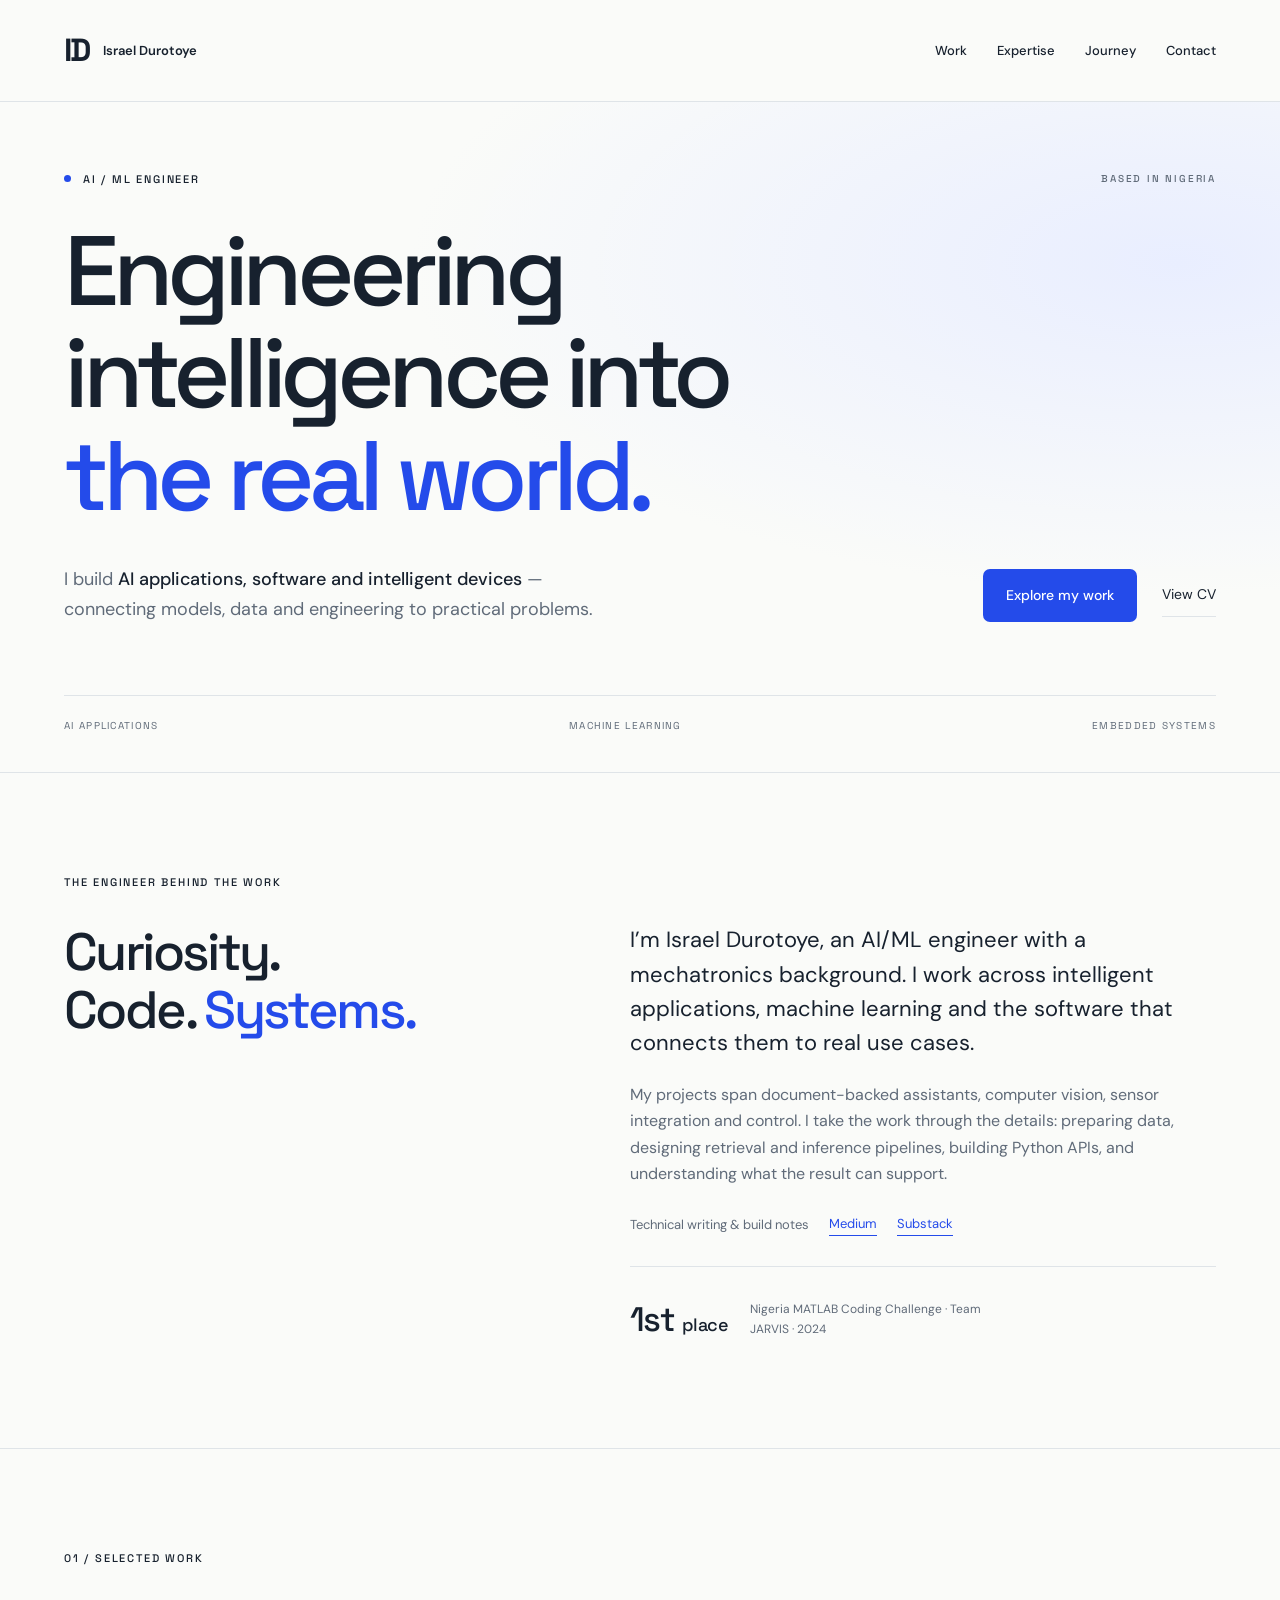
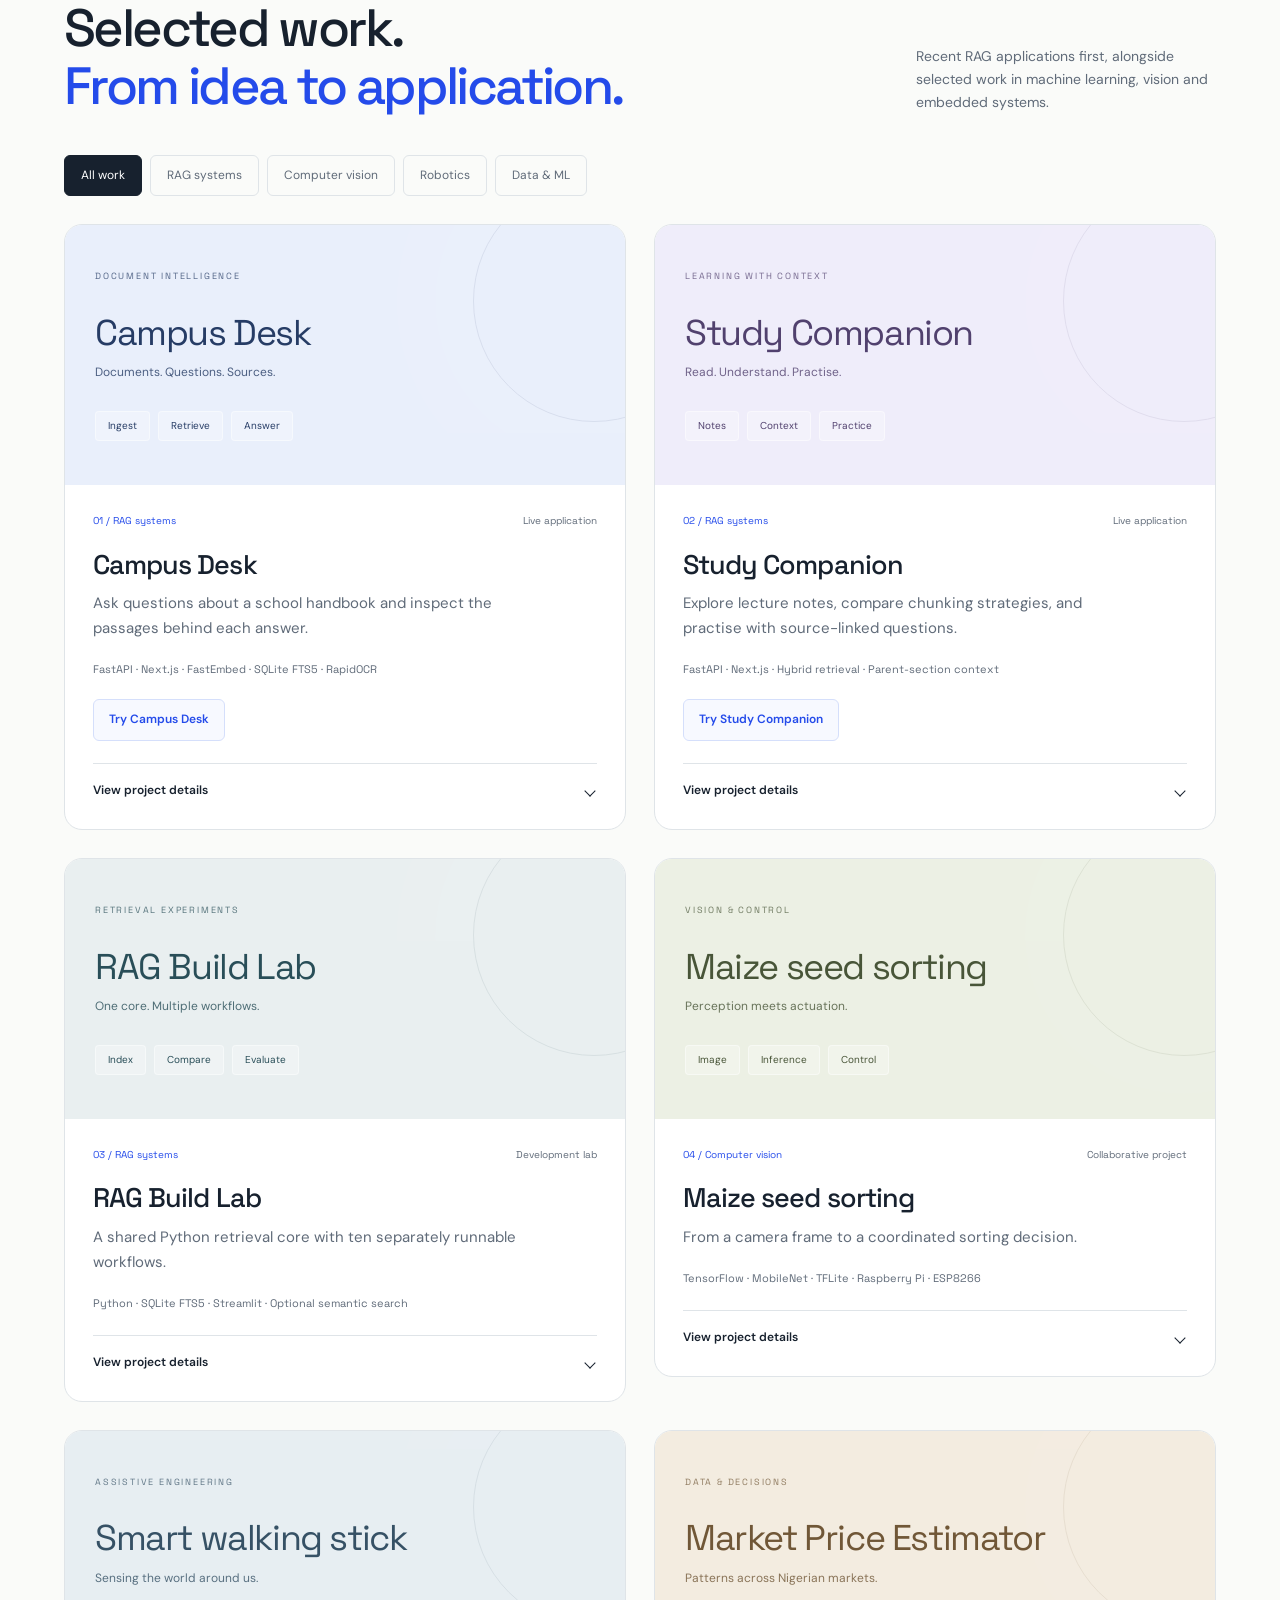
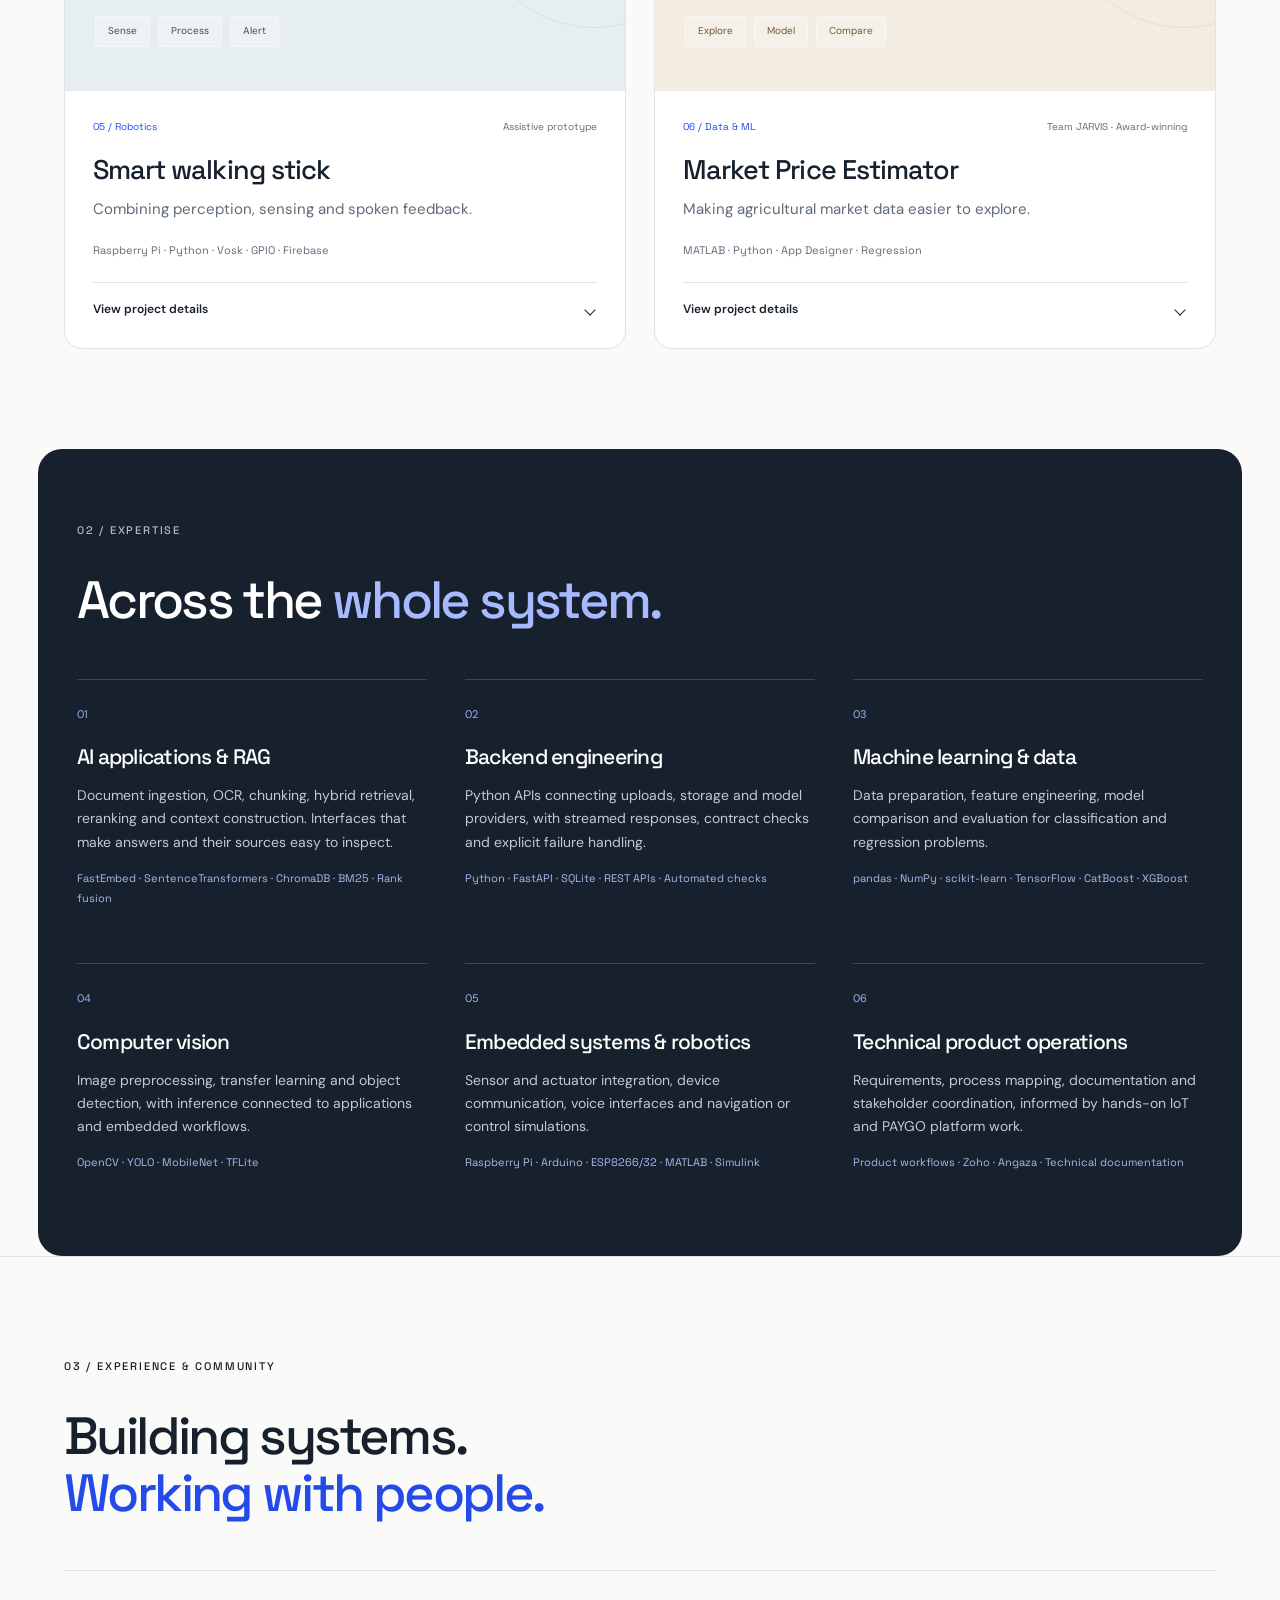
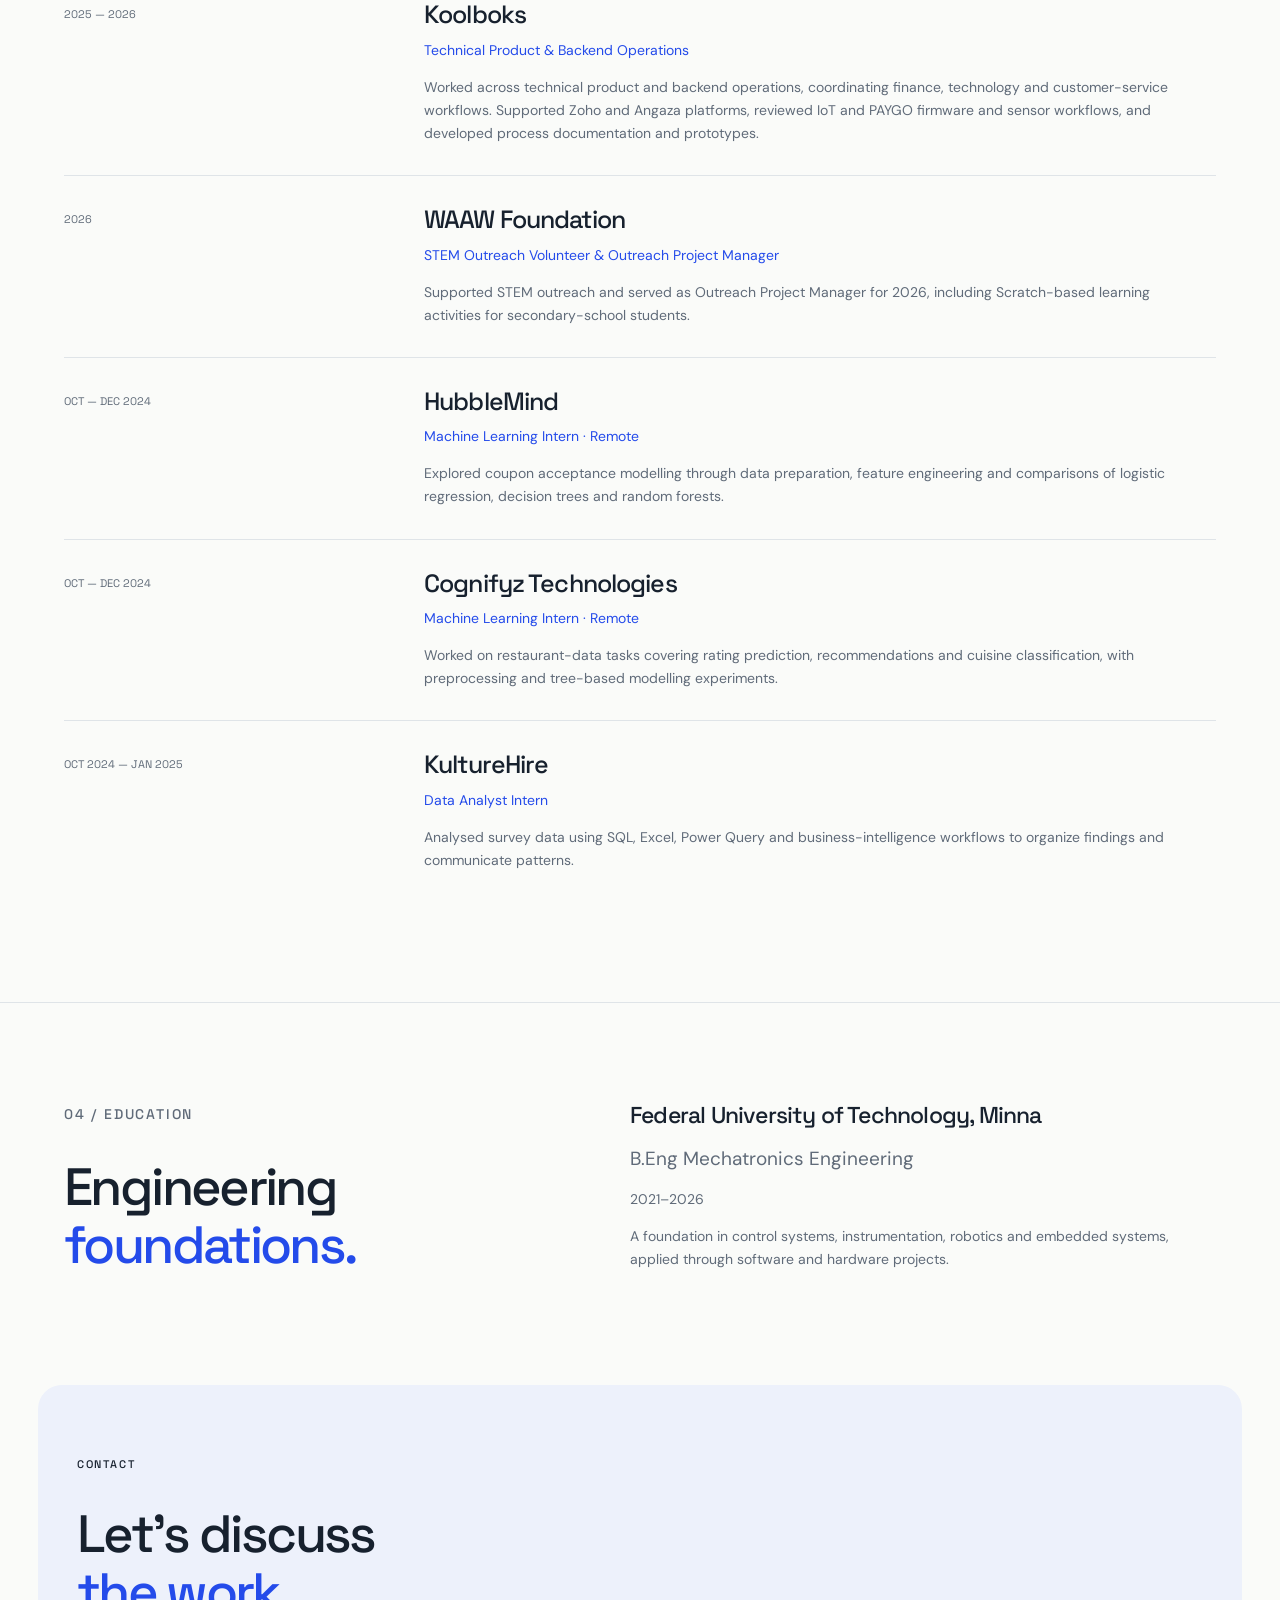
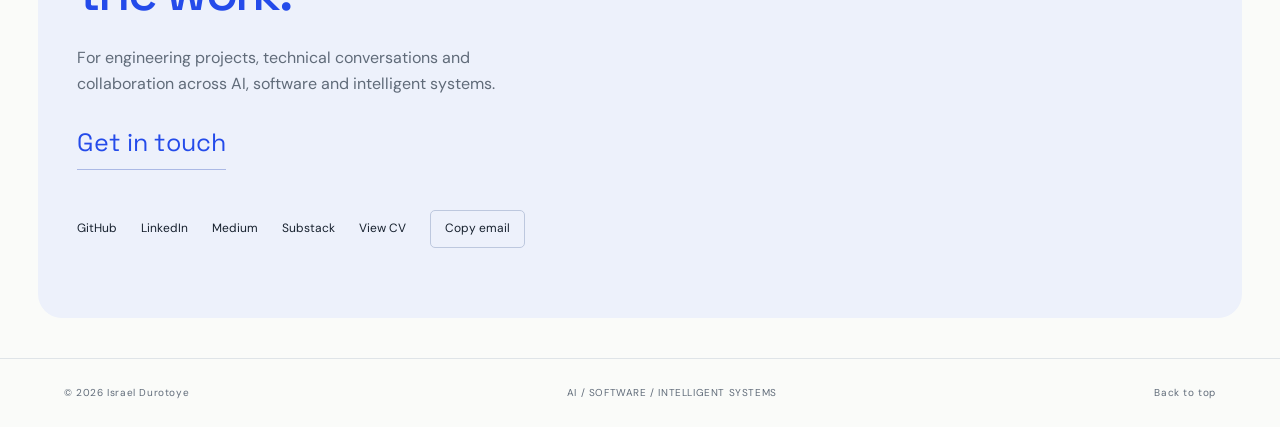
==== commit 316f7262: "Restore broad engineering positioning and redesign portfolio UI Keep RAG projects first while presen" ====
--- a/index.html
+++ b/index.html
@@ -1,16 +1,11 @@
 <!DOCTYPE html>
 
-<html lang="en"><head><meta charset="utf-8"/><meta content="width=device-width,initial-scale=1" name="viewport"/><meta content="#193bff" name="theme-color"/><title>Israel Durotoye — AI/ML Engineer · RAG Systems</title><meta content="AI/ML engineer focused on RAG systems, document retrieval and Python backends. Explore Campus Desk, Study Companion and selected ML and embedded projects." name="description"/><meta content="Israel Durotoye — AI/ML Engineer" property="og:title"/><meta content="RAG systems, Python backends and applied machine learning. Project walkthroughs and live demos." property="og:description"/><meta content="website" property="og:type"/><link href="favicon.svg" rel="icon" type="image/svg+xml"/><link href="styles.css" rel="stylesheet"/><script defer="" src="app.js"></script></head>
-<body><div aria-hidden="true" class="ambient">
-<div class="ambient-grid"></div>
-<div class="ambient-orbit ambient-orbit-one"><span></span></div>
-<div class="ambient-orbit ambient-orbit-two"><span></span></div>
-<div class="ambient-orbit ambient-orbit-three"><span></span></div>
-</div><a class="skip" href="#main">Skip to content</a><header><a aria-label="Israel Durotoye home" class="brand" href="#">ID</a><nav aria-label="Main navigation"><a href="#work">Work</a><a href="#expertise">Approach</a><a href="#journey">Journey</a><a href="#contact">Contact</a></nav></header>
-<main id="main"><section class="hero"><div class="eyebrow"><span class="dot"></span> ISRAEL DUROTOYE <span class="location">BASED IN NIGERIA</span></div><h1>AI/ML engineer.<br/>Focused on<br/><em>RAG systems.</em></h1><div class="hero-bottom"><p>I build document-grounded AI applications and the <strong>Python backends</strong> behind them — from ingestion and retrieval to streamed answers and source inspection.</p><a class="button" href="#work">Explore my work</a></div><div aria-label="Engineering workflow: retrieve, ground, inspect" class="signal"><span>01 / RETRIEVE</span><i></i><span>02 / GROUND</span><i></i><span>03 / INSPECT</span></div></section>
-<section class="intro section"><p class="eyebrow">FOCUS &amp; BACKGROUND</p><div class="intro-grid"><h2>Depth in retrieval.<br/><em>Care in delivery.</em></h2><div><p class="large">I’m Israel Durotoye, an AI/ML engineer with a mechatronics background. My current focus is retrieval-augmented generation: how documents become useful context, and how answers stay connected to their sources.</p><p>I work across extraction, chunking, keyword and semantic search, context construction and model integration. I build FastAPI services and interfaces that make these stages inspectable. My wider work includes computer vision, embedded systems and technical product operations.</p><div class="writing-links"><span>Technical writing &amp; build notes</span><a href="https://medium.com/@israel-durotoye" rel="noopener noreferrer" target="_blank">Medium</a><a href="https://substack.com/@israel5durotoye" rel="noopener noreferrer" target="_blank">Substack</a></div><div class="facts"><div><strong>1st <span>place</span></strong><span>Nigeria MATLAB Coding Challenge · Team JARVIS · 2024</span></div></div></div></div></section>
-<section class="section" id="work"><div class="section-heading"><div><p class="eyebrow">01 / SELECTED WORK</p><h2>Useful applications.<br/><em>Inspectable engineering.</em></h2></div><p>Start with the live RAG applications. Open each walkthrough for implementation choices and scope.</p></div><div aria-label="Filter projects" class="filters" role="group"><button aria-pressed="true" data-filter="All">All work</button><button aria-pressed="false" data-filter="RAG systems">RAG systems</button><button aria-pressed="false" data-filter="Computer vision">Computer vision</button><button aria-pressed="false" data-filter="Robotics">Robotics</button><button aria-pressed="false" data-filter="Data &amp; ML">Data &amp; ML</button></div><p aria-live="polite" class="sr-only" id="filter-status">Showing all 6 projects.</p><div class="projects"><article class="project" data-category="RAG systems"><div class="project-top"><span>01 / RAG systems</span><span>Live application</span></div><h3>Campus Desk</h3><p class="project-intro">Ask questions about a school handbook and inspect the passages behind each answer.</p><p class="stack">FastAPI · Next.js · FastEmbed · SQLite FTS5 · RapidOCR</p><div class="project-links"><a href="https://campus-desk-chi.vercel.app/" rel="noopener noreferrer" target="_blank">Try Campus Desk <span aria-hidden="true">↗</span></a></div><details><summary>Engineering walkthrough</summary><div class="case"><h4>Problem</h4><p>School information is spread across long handbooks and notices. This application brings document search and cited answers into one interface.</p><h4>Retrieval &amp; context</h4><p>PDF and Word extraction, OCR for scans, and heading-aware overlapping chunks retain page or paragraph references. BM25 and semantic rankings are combined with reciprocal rank fusion; follow-up questions can be rewritten before retrieval.</p><h4>Backend &amp; delivery</h4><p>A Python API streams ingestion progress and answers. Workspace storage, frontend/backend contract checks, bounded provider retries and a source-search fallback make failures visible. Retrieval, prompt construction and generation each have an inspection view.</p><h4>Scope</h4><p>A deployed demonstration. Workspace separation is not authenticated access, and a valid citation number alone does not establish answer correctness.</p></div></details></article><article class="project" data-category="RAG systems"><div class="project-top"><span>02 / RAG systems</span><span>Live application</span></div><h3>Study Companion</h3><p class="project-intro">Explore lecture notes, compare chunking strategies, and practise with source-linked questions.</p><p class="stack">FastAPI · Next.js · Hybrid retrieval · Parent-section context</p><div class="project-links"><a href="https://study-companion-kappa-self.vercel.app/" rel="noopener noreferrer" target="_blank">Try Study Companion <span aria-hidden="true">↗</span></a></div><details><summary>Engineering walkthrough</summary><div class="case"><h4>Problem</h4><p>A useful study answer needs enough context to explain a topic while retaining the original notes and their caveats.</p><h4>Retrieval &amp; context</h4><p>The same notes are indexed as section-aware chunks and fixed-length windows. A comparison view runs the same question through both. Short matches can expand to their parent section within a word budget.</p><h4>Backend &amp; delivery</h4><p>Shared extraction, embedding and retrieval modules avoid duplicating the Campus Desk pipeline. Streamed explanations expose supporting sections; quizzes and flashcards check their quoted evidence against the notes.</p><h4>Scope</h4><p>A deployed demonstration. Chunking comparisons describe retrieved context; they do not establish that one strategy is universally better. Practice content still needs review.</p></div></details></article><article class="project" data-category="RAG systems"><div class="project-top"><span>03 / RAG systems</span><span>Development lab</span></div><h3>RAG Build Lab</h3><p class="project-intro">A shared Python retrieval core with ten separately runnable workflows.</p><p class="stack">Python · SQLite FTS5 · Streamlit · Optional semantic search</p><details><summary>Engineering walkthrough</summary><div class="case"><h4>Architecture</h4><p>Separate demo configurations share indexing, retrieval, provider adapters and workflow code. Campus Desk and Study Companion extend the core with document-upload APIs and web interfaces.</p><h4>Engineering focus</h4><p>The lab explores source metadata, keyword and semantic retrieval, rank fusion, optional reranking, document comparison and bounded search workflows. Small evaluation fixtures and automated checks exercise specific behaviours.</p><h4>Scope</h4><p>This is a development repository, not ten production services. Synthetic fixture checks are not real-world accuracy benchmarks. Source is currently private; the two public applications above provide live entry points.</p></div></details></article><article class="project" data-category="Computer vision"><div class="project-top"><span>04 / Computer vision</span><span>Collaborative project</span></div><h3>Maize seed sorting</h3><p class="project-intro">From a camera frame to a coordinated sorting decision.</p><p class="stack">TensorFlow · MobileNet · TFLite · Raspberry Pi · ESP8266</p><details><summary>Explore project</summary><div class="case"><p>A collaborative machine-vision and embedded-control workflow for sorting maize by visible appearance.</p><h4>My contribution</h4><p>Worked with transfer-learning classifiers, original-image splits before augmentation, export checks and an evolving three-class workflow.</p><h4>Inside the work</h4><p>Connected classification to decision gates, a seed queue and acknowledged serial communication for conveyor, feed disk and servo control.</p><h4>Project context</h4><p>Prototype work; visible appearance does not establish germination quality. No production throughput claim.</p></div></details></article><article class="project" data-category="Robotics"><div class="project-top"><span>05 / Robotics</span><span>Assistive prototype</span></div><h3>Smart walking stick</h3><p class="project-intro">Combining perception, sensing and spoken feedback.</p><p class="stack">Raspberry Pi · Python · Vosk · GPIO · Firebase</p><details><summary>Explore project</summary><div class="case"><p>An assistive-device prototype combining obstacle sensing, camera input and voice interaction.</p><h4>My contribution</h4><p>Integrated ultrasonic, IMU, light and GPS modules with speech recognition, speech synthesis and alert workflows.</p><h4>Inside the work</h4><p>Used threaded components and component-level tests to coordinate multiple inputs.</p><h4>Project context</h4><p>Exploratory assistive engineering; not a clinically validated navigation aid.</p></div></details></article><article class="project" data-category="Data &amp; ML"><div class="project-top"><span>06 / Data &amp; ML</span><span>Team JARVIS · Award-winning</span></div><h3>Market Price Estimator</h3><p class="project-intro">Making agricultural market data easier to explore.</p><p class="stack">MATLAB · Python · App Designer · Regression</p><details><summary>Explore project</summary><div class="case"><p>A team application for examining agricultural commodity prices across Nigerian markets.</p><h4>My contribution</h4><p>Worked on predictive analysis and visual interfaces for historical prices, crop selection, states, cities and regional comparisons.</p><h4>Inside the work</h4><p>Brought data exploration and model-driven estimates into an interactive MATLAB application.</p><h4>Project context</h4><p>First place, Nigeria MATLAB Coding Challenge 2024, with Team JARVIS.</p></div></details></article></div></section>
-<section class="section expertise" id="expertise"><p class="eyebrow">02 / ENGINEERING APPROACH</p><h2>Understand the pipeline.<br/><em>Explain the choices.</em></h2><div class="skills-grid"><article><span>01</span><h3>Document ingestion</h3><p>Extract text, handle scanned pages, preserve source references and choose chunk boundaries that retain useful context.</p><p class="stack">PyMuPDF · RapidOCR · python-docx · Heading-aware chunking</p></article><article><span>02</span><h3>Retrieval &amp; grounding</h3><p>Combine keyword and semantic retrieval, inspect rankings and assemble bounded context. Compare approaches against explicit questions and source evidence.</p><p class="stack">BM25 · FastEmbed · SentenceTransformers · ChromaDB · Rank fusion · Reranking</p></article><article><span>03</span><h3>Python backends</h3><p>Connect uploads, storage, model providers and streamed responses. Use API contract checks, bounded retries and visible failure states.</p><p class="stack">FastAPI · SQLite · REST APIs · NDJSON streaming · Provider adapters</p></article><article><span>04</span><h3>Verification</h3><p>Test critical behaviours, inspect citations and document unresolved cases. Keep deterministic development checks separate from live-model evaluation.</p><p class="stack">Automated tests · Retrieval traces · Source inspection · Deployment checks</p></article><article><span>05</span><h3>Applied ML &amp; devices</h3><p>Prepare datasets, train and evaluate models, and connect inference to sensors and control workflows in engineering prototypes.</p><p class="stack">scikit-learn · TensorFlow · OpenCV · Raspberry Pi · Arduino · MATLAB</p></article><article><span>06</span><h3>Technical operations</h3><p>Translate operational requirements into workflows, coordinate stakeholders and document platform processes. Experience supporting IoT and PAYGO operations.</p><p class="stack">Product requirements · Process mapping · Zoho · Angaza · Technical documentation</p></article></div></section>
+<html lang="en"><head><meta charset="utf-8"/><meta content="width=device-width,initial-scale=1" name="viewport"/><meta content="#193bff" name="theme-color"/><title>Israel Durotoye — AI/ML Engineer</title><meta content="Israel Durotoye — AI/ML engineer building intelligent applications, Python backends and embedded systems. Selected projects, experience and technical writing." name="description"/><meta content="Israel Durotoye — AI/ML Engineer" property="og:title"/><meta content="Explore my work across AI applications, machine learning, computer vision and embedded systems." property="og:description"/><meta content="website" property="og:type"/><link href="favicon.svg" rel="icon" type="image/svg+xml"/><link href="styles.css" rel="stylesheet"/><script defer="" src="app.js"></script></head>
+<body><a class="skip" href="#main">Skip to content</a><header><a aria-label="Israel Durotoye home" class="brand" href="#">ID<span>Israel Durotoye</span></a><nav aria-label="Main navigation"><a href="#work">Work</a><a href="#expertise">Expertise</a><a href="#journey">Journey</a><a href="#contact">Contact</a></nav></header>
+<main id="main"><section class="hero"><div class="eyebrow"><span class="dot"></span> AI / ML ENGINEER <span class="location">BASED IN NIGERIA</span></div><h1>Engineering<br/>intelligence into<br/><em>the real world.</em></h1><div class="hero-bottom"><p>I build <strong>AI applications, software and intelligent devices</strong> — connecting models, data and engineering to practical problems.</p><div class="hero-actions"><a class="button" href="#work">Explore my work</a><a class="text-link" href="resume.html">View CV</a></div></div><div aria-label="Areas of work" class="signal"><span>AI APPLICATIONS</span><i></i><span>MACHINE LEARNING</span><i></i><span>EMBEDDED SYSTEMS</span></div></section>
+<section class="intro section"><p class="eyebrow">THE ENGINEER BEHIND THE WORK</p><div class="intro-grid"><h2>Curiosity.<br/>Code. <em>Systems.</em></h2><div><p class="large">I’m Israel Durotoye, an AI/ML engineer with a mechatronics background. I work across intelligent applications, machine learning and the software that connects them to real use cases.</p><p>My projects span document-backed assistants, computer vision, sensor integration and control. I take the work through the details: preparing data, designing retrieval and inference pipelines, building Python APIs, and understanding what the result can support.</p><div class="writing-links"><span>Technical writing &amp; build notes</span><a href="https://medium.com/@israel-durotoye" rel="noopener noreferrer" target="_blank">Medium</a><a href="https://substack.com/@israel5durotoye" rel="noopener noreferrer" target="_blank">Substack</a></div><div class="facts"><div><strong>1st <span>place</span></strong><span>Nigeria MATLAB Coding Challenge · Team JARVIS · 2024</span></div></div></div></div></section>
+<section class="section" id="work"><div class="section-heading"><div><p class="eyebrow">01 / SELECTED WORK</p><h2>Selected work.<br/><em>From idea to application.</em></h2></div><p>Recent RAG applications first, alongside selected work in machine learning, vision and embedded systems.</p></div><div aria-label="Filter projects" class="filters" role="group"><button aria-pressed="true" data-filter="All">All work</button><button aria-pressed="false" data-filter="RAG systems">RAG systems</button><button aria-pressed="false" data-filter="Computer vision">Computer vision</button><button aria-pressed="false" data-filter="Robotics">Robotics</button><button aria-pressed="false" data-filter="Data &amp; ML">Data &amp; ML</button></div><p aria-live="polite" class="sr-only" id="filter-status">Showing all 6 projects.</p><div class="projects"><article class="project project-1" data-category="RAG systems" id="project-1"><div aria-hidden="true" class="project-visual"><div class="visual-label">DOCUMENT INTELLIGENCE</div><div class="visual-title">Campus Desk</div><div class="visual-caption">Documents. Questions. Sources.</div><div class="visual-flow"><span>Ingest</span><span>Retrieve</span><span>Answer</span></div></div><div class="project-content"><div class="project-top"><span>01 / RAG systems</span><span>Live application</span></div><h3>Campus Desk</h3><p class="project-intro">Ask questions about a school handbook and inspect the passages behind each answer.</p><p class="stack">FastAPI · Next.js · FastEmbed · SQLite FTS5 · RapidOCR</p><div class="project-links"><a href="https://campus-desk-chi.vercel.app/" rel="noopener noreferrer" target="_blank">Try Campus Desk </a></div><details><summary>View project details</summary><div class="case"><h4>Problem</h4><p>School information is spread across long handbooks and notices. This application brings document search and cited answers into one interface.</p><h4>Retrieval &amp; context</h4><p>PDF and Word extraction, OCR for scans, and heading-aware overlapping chunks retain page or paragraph references. BM25 and semantic rankings are combined with reciprocal rank fusion; follow-up questions can be rewritten before retrieval.</p><h4>Backend &amp; delivery</h4><p>A Python API streams ingestion progress and answers. Workspace storage, frontend/backend contract checks, bounded provider retries and a source-search fallback make failures visible. Retrieval, prompt construction and generation each have an inspection view.</p><h4>Scope</h4><p>A deployed demonstration. Workspace separation is not authenticated access, and a valid citation number alone does not establish answer correctness.</p></div></details></div></article><article class="project project-2" data-category="RAG systems" id="project-2"><div aria-hidden="true" class="project-visual"><div class="visual-label">LEARNING WITH CONTEXT</div><div class="visual-title">Study Companion</div><div class="visual-caption">Read. Understand. Practise.</div><div class="visual-flow"><span>Notes</span><span>Context</span><span>Practice</span></div></div><div class="project-content"><div class="project-top"><span>02 / RAG systems</span><span>Live application</span></div><h3>Study Companion</h3><p class="project-intro">Explore lecture notes, compare chunking strategies, and practise with source-linked questions.</p><p class="stack">FastAPI · Next.js · Hybrid retrieval · Parent-section context</p><div class="project-links"><a href="https://study-companion-kappa-self.vercel.app/" rel="noopener noreferrer" target="_blank">Try Study Companion </a></div><details><summary>View project details</summary><div class="case"><h4>Problem</h4><p>A useful study answer needs enough context to explain a topic while retaining the original notes and their caveats.</p><h4>Retrieval &amp; context</h4><p>The same notes are indexed as section-aware chunks and fixed-length windows. A comparison view runs the same question through both. Short matches can expand to their parent section within a word budget.</p><h4>Backend &amp; delivery</h4><p>Shared extraction, embedding and retrieval modules avoid duplicating the Campus Desk pipeline. Streamed explanations expose supporting sections; quizzes and flashcards check their quoted evidence against the notes.</p><h4>Scope</h4><p>A deployed demonstration. Chunking comparisons describe retrieved context; they do not establish that one strategy is universally better. Practice content still needs review.</p></div></details></div></article><article class="project project-3" data-category="RAG systems" id="project-3"><div aria-hidden="true" class="project-visual"><div class="visual-label">RETRIEVAL EXPERIMENTS</div><div class="visual-title">RAG Build Lab</div><div class="visual-caption">One core. Multiple workflows.</div><div class="visual-flow"><span>Index</span><span>Compare</span><span>Evaluate</span></div></div><div class="project-content"><div class="project-top"><span>03 / RAG systems</span><span>Development lab</span></div><h3>RAG Build Lab</h3><p class="project-intro">A shared Python retrieval core with ten separately runnable workflows.</p><p class="stack">Python · SQLite FTS5 · Streamlit · Optional semantic search</p><details><summary>View project details</summary><div class="case"><h4>Architecture</h4><p>Separate demo configurations share indexing, retrieval, provider adapters and workflow code. Campus Desk and Study Companion extend the core with document-upload APIs and web interfaces.</p><h4>Engineering focus</h4><p>The lab explores source metadata, keyword and semantic retrieval, rank fusion, optional reranking, document comparison and bounded search workflows. Small evaluation fixtures and automated checks exercise specific behaviours.</p><h4>Scope</h4><p>This is a development repository, not ten production services. Synthetic fixture checks are not real-world accuracy benchmarks. Source is currently private; the two public applications above provide live entry points.</p></div></details></div></article><article class="project project-4" data-category="Computer vision" id="project-4"><div aria-hidden="true" class="project-visual"><div class="visual-label">VISION &amp; CONTROL</div><div class="visual-title">Maize seed sorting</div><div class="visual-caption">Perception meets actuation.</div><div class="visual-flow"><span>Image</span><span>Inference</span><span>Control</span></div></div><div class="project-content"><div class="project-top"><span>04 / Computer vision</span><span>Collaborative project</span></div><h3>Maize seed sorting</h3><p class="project-intro">From a camera frame to a coordinated sorting decision.</p><p class="stack">TensorFlow · MobileNet · TFLite · Raspberry Pi · ESP8266</p><details><summary>View project details</summary><div class="case"><p>A collaborative machine-vision and embedded-control workflow for sorting maize by visible appearance.</p><h4>My contribution</h4><p>Worked with transfer-learning classifiers, original-image splits before augmentation, export checks and an evolving three-class workflow.</p><h4>Inside the work</h4><p>Connected classification to decision gates, a seed queue and acknowledged serial communication for conveyor, feed disk and servo control.</p><h4>Project context</h4><p>Prototype work; visible appearance does not establish germination quality. No production throughput claim.</p></div></details></div></article><article class="project project-5" data-category="Robotics" id="project-5"><div aria-hidden="true" class="project-visual"><div class="visual-label">ASSISTIVE ENGINEERING</div><div class="visual-title">Smart walking stick</div><div class="visual-caption">Sensing the world around us.</div><div class="visual-flow"><span>Sense</span><span>Process</span><span>Alert</span></div></div><div class="project-content"><div class="project-top"><span>05 / Robotics</span><span>Assistive prototype</span></div><h3>Smart walking stick</h3><p class="project-intro">Combining perception, sensing and spoken feedback.</p><p class="stack">Raspberry Pi · Python · Vosk · GPIO · Firebase</p><details><summary>View project details</summary><div class="case"><p>An assistive-device prototype combining obstacle sensing, camera input and voice interaction.</p><h4>My contribution</h4><p>Integrated ultrasonic, IMU, light and GPS modules with speech recognition, speech synthesis and alert workflows.</p><h4>Inside the work</h4><p>Used threaded components and component-level tests to coordinate multiple inputs.</p><h4>Project context</h4><p>Exploratory assistive engineering; not a clinically validated navigation aid.</p></div></details></div></article><article class="project project-6" data-category="Data &amp; ML" id="project-6"><div aria-hidden="true" class="project-visual"><div class="visual-label">DATA &amp; DECISIONS</div><div class="visual-title">Market Price Estimator</div><div class="visual-caption">Patterns across Nigerian markets.</div><div class="visual-flow"><span>Explore</span><span>Model</span><span>Compare</span></div></div><div class="project-content"><div class="project-top"><span>06 / Data &amp; ML</span><span>Team JARVIS · Award-winning</span></div><h3>Market Price Estimator</h3><p class="project-intro">Making agricultural market data easier to explore.</p><p class="stack">MATLAB · Python · App Designer · Regression</p><details><summary>View project details</summary><div class="case"><p>A team application for examining agricultural commodity prices across Nigerian markets.</p><h4>My contribution</h4><p>Worked on predictive analysis and visual interfaces for historical prices, crop selection, states, cities and regional comparisons.</p><h4>Inside the work</h4><p>Brought data exploration and model-driven estimates into an interactive MATLAB application.</p><h4>Project context</h4><p>First place, Nigeria MATLAB Coding Challenge 2024, with Team JARVIS.</p></div></details></div></article></div></section>
+<section class="section expertise" id="expertise"><p class="eyebrow">02 / EXPERTISE</p><h2>Across the <em>whole system.</em></h2><div class="skills-grid"><article><span>01</span><h3>AI applications &amp; RAG</h3><p>Document ingestion, OCR, chunking, hybrid retrieval, reranking and context construction. Interfaces that make answers and their sources easy to inspect.</p><p class="stack">FastEmbed · SentenceTransformers · ChromaDB · BM25 · Rank fusion</p></article><article><span>02</span><h3>Backend engineering</h3><p>Python APIs connecting uploads, storage and model providers, with streamed responses, contract checks and explicit failure handling.</p><p class="stack">Python · FastAPI · SQLite · REST APIs · Automated checks</p></article><article><span>03</span><h3>Machine learning &amp; data</h3><p>Data preparation, feature engineering, model comparison and evaluation for classification and regression problems.</p><p class="stack">pandas · NumPy · scikit-learn · TensorFlow · CatBoost · XGBoost</p></article><article><span>04</span><h3>Computer vision</h3><p>Image preprocessing, transfer learning and object detection, with inference connected to applications and embedded workflows.</p><p class="stack">OpenCV · YOLO · MobileNet · TFLite</p></article><article><span>05</span><h3>Embedded systems &amp; robotics</h3><p>Sensor and actuator integration, device communication, voice interfaces and navigation or control simulations.</p><p class="stack">Raspberry Pi · Arduino · ESP8266/32 · MATLAB · Simulink</p></article><article><span>06</span><h3>Technical product operations</h3><p>Requirements, process mapping, documentation and stakeholder coordination, informed by hands-on IoT and PAYGO platform work.</p><p class="stack">Product workflows · Zoho · Angaza · Technical documentation</p></article></div></section>
 <section class="section" id="journey"><p class="eyebrow">03 / EXPERIENCE &amp; COMMUNITY</p><h2>Building systems.<br/><em>Working with people.</em></h2><div class="timeline">
 <article><p class="date">2025 — 2026</p><div><h3>Koolboks</h3><p class="role">Technical Product &amp; Backend Operations</p><p>Worked across technical product and backend operations, coordinating finance, technology and customer-service workflows. Supported Zoho and Angaza platforms, reviewed IoT and PAYGO firmware and sensor workflows, and developed process documentation and prototypes.</p></div></article>
 <article><p class="date">2026</p><div><h3>WAAW Foundation</h3><p class="role">STEM Outreach Volunteer &amp; Outreach Project Manager</p><p>Supported STEM outreach and served as Outreach Project Manager for 2026, including Scratch-based learning activities for secondary-school students.</p></div></article>
@@ -18,4 +13,4 @@
 <article><p class="date">OCT — DEC 2024</p><div><h3>Cognifyz Technologies</h3><p class="role">Machine Learning Intern · Remote</p><p>Worked on restaurant-data tasks covering rating prediction, recommendations and cuisine classification, with preprocessing and tree-based modelling experiments.</p></div></article>
 <article><p class="date">OCT 2024 — JAN 2025</p><div><h3>KultureHire</h3><p class="role">Data Analyst Intern</p><p>Analysed survey data using SQL, Excel, Power Query and business-intelligence workflows to organize findings and communicate patterns.</p></div></article></div></section>
 <section class="section education"><div><p class="eyebrow">04 / EDUCATION</p><h2>Engineering<br/><em>foundations.</em></h2></div><div><h3>Federal University of Technology, Minna</h3><p class="large">B.Eng Mechatronics Engineering</p><p>2021–2026</p><p>A foundation in control systems, instrumentation, robotics and embedded systems, applied through software and hardware projects.</p></div></section>
-<section class="contact section" id="contact"><p class="eyebrow">CONTACT</p><h2>Let’s discuss<br/><em>the work.</em></h2><p>For AI/ML engineering, RAG applications and technical product collaboration.</p><a class="email" href="mailto:durotoyeoluwaseunisreal@gmail.com">Get in touch</a><div class="contact-links"><a href="https://github.com/Israel-Durotoye" rel="noopener noreferrer" target="_blank">GitHub</a><a href="https://www.linkedin.com/in/israel-durotoye-18a6b1236/" rel="noopener noreferrer" target="_blank">LinkedIn</a><a href="https://medium.com/@israel-durotoye" rel="noopener noreferrer" target="_blank">Medium</a><a href="https://substack.com/@israel5durotoye" rel="noopener noreferrer" target="_blank">Substack</a><a href="resume.html">View CV</a><button id="copy-email" type="button">Copy email</button><span id="copy-status" role="status"></span></div></section></main><footer><span>© 2026 Israel Durotoye</span><span>AI / ML / RAG SYSTEMS</span><button class="motion-toggle" hidden="" type="button">Pause background motion</button><a href="#">Back to top</a></footer></body></html>+<section class="contact section" id="contact"><p class="eyebrow">CONTACT</p><h2>Let’s discuss<br/><em>the work.</em></h2><p>For engineering projects, technical conversations and collaboration across AI, software and intelligent systems.</p><a class="email" href="mailto:durotoyeoluwaseunisreal@gmail.com">Get in touch</a><div class="contact-links"><a href="https://github.com/Israel-Durotoye" rel="noopener noreferrer" target="_blank">GitHub</a><a href="https://www.linkedin.com/in/israel-durotoye-18a6b1236/" rel="noopener noreferrer" target="_blank">LinkedIn</a><a href="https://medium.com/@israel-durotoye" rel="noopener noreferrer" target="_blank">Medium</a><a href="https://substack.com/@israel5durotoye" rel="noopener noreferrer" target="_blank">Substack</a><a href="resume.html">View CV</a><button id="copy-email" type="button">Copy email</button><span id="copy-status" role="status"></span></div></section></main><footer><span>© 2026 Israel Durotoye</span><span>AI / SOFTWARE / INTELLIGENT SYSTEMS</span><a href="#">Back to top</a></footer></body></html>
--- a/styles.css
+++ b/styles.css
@@ -1,103 +1,8 @@
 @import url('https://fonts.googleapis.com/css2?family=DM+Sans:wght@400;500;600;700&family=Space+Grotesk:wght@400;500;600;700&display=swap');
-:root{--blue:#193bff;--ink:#181b23;--muted:#5e626d;--paper:#f8f8f5;--line:#d9dbe0}*{box-sizing:border-box}html{scroll-behavior:smooth;scroll-padding-top:90px}body{margin:0;background:var(--paper);color:var(--ink);font-family:'DM Sans',sans-serif;line-height:1.65}a{color:inherit;text-decoration:none}button{font:inherit;cursor:pointer}button,a,summary{-webkit-tap-highlight-color:transparent}a:focus-visible,button:focus-visible,summary:focus-visible{outline:3px solid var(--blue);outline-offset:5px}header{height:94px;display:flex;align-items:center;justify-content:space-between;border-bottom:1px solid var(--line);margin:0 5vw}.brand{font-family:'Space Grotesk',sans-serif;font-weight:700;font-size:36px;letter-spacing:-3px}nav{display:flex;gap:32px;font-size:14px;font-weight:600}nav a:hover{color:var(--blue)}main{overflow:hidden}.hero,.section{padding:80px 5vw}.hero{padding-top:55px}.eyebrow,.stack,.date,.signal,.project-top{font-family:'Space Grotesk',sans-serif}.eyebrow{font-size:11px;letter-spacing:1.7px;font-weight:600;margin:0 0 32px}.hero .eyebrow{display:flex;align-items:center;gap:12px}.dot{width:8px;height:8px;border-radius:100%;background:var(--blue)}.location{margin-left:auto;color:var(--muted)}h1,h2,h3,h4{font-family:'Space Grotesk',sans-serif;line-height:1.12;margin:0;font-weight:500}h1{font-size:clamp(54px,8.9vw,145px);letter-spacing:-.075em;line-height:1.03}em{font-style:normal;color:var(--blue)}h2{font-size:clamp(36px,4.6vw,70px);letter-spacing:-.055em}h3{font-size:25px;letter-spacing:-.035em}h4{font-size:15px;margin:24px 0 8px}.hero-bottom{display:flex;align-items:end;justify-content:space-between;gap:36px;margin-top:40px}.hero-bottom p{max-width:500px;margin:0;color:var(--muted);font-size:18px}.hero-bottom strong{font-weight:500;color:var(--ink)}.button{padding:17px 22px;background:var(--blue);color:white;display:flex;gap:65px;align-items:center;white-space:nowrap}.button:hover{background:#0d27cf}.signal{display:flex;align-items:center;gap:25px;margin-top:70px;font-size:11px;letter-spacing:1px}.signal i{height:1px;background:var(--line);flex:1}.section{border-top:1px solid var(--line)}.intro-grid{display:grid;grid-template-columns:1fr 1.15fr;gap:10vw}.large{font-size:22px;line-height:1.5;margin-top:0}.intro-grid p:not(.large){color:var(--muted)}.facts{display:flex;gap:45px;margin-top:36px}.facts div{display:flex;flex-direction:column}.facts strong{font-family:'Space Grotesk';font-size:44px;font-weight:500;letter-spacing:-2px}.facts strong span{font-size:22px;letter-spacing:-1px}.facts div>span{font-size:11px;color:var(--muted)}.section-heading{display:flex;justify-content:space-between;gap:30px;align-items:end}.section-heading>p{max-width:260px;color:var(--muted)}.filters{display:flex;gap:10px;flex-wrap:wrap;margin:40px 0 25px}.filters button{border:1px solid var(--line);border-radius:30px;padding:9px 16px;font-size:12px;background:transparent;color:var(--ink)}.filters button[aria-pressed=true]{background:var(--ink);color:white;border-color:var(--ink)}.filters span{margin-left:10px;opacity:.7}.projects{display:grid;grid-template-columns:1fr 1fr;gap:20px}.project{border:1px solid var(--line);padding:30px;background:#fff;align-self:start;transition:border-color .2s}.project:hover{border-color:var(--blue)}.project[hidden]{display:none}.project-top{display:flex;justify-content:space-between;gap:20px;font-size:10px;color:var(--muted);margin-bottom:42px}.project-top span:first-child{color:var(--blue)}.project h3{font-size:30px}.project-intro{font-size:16px;margin:14px 0 25px;max-width:390px;color:var(--muted)}.stack{font-size:11px;line-height:1.8;color:var(--muted)}details{margin-top:25px;border-top:1px solid var(--line)}summary{display:flex;justify-content:space-between;align-items:center;cursor:pointer;list-style:none;padding-top:16px;font-size:13px;font-weight:600}summary::-webkit-details-marker{display:none}.case p{font-size:14px;color:var(--muted)}.case{padding-top:10px}.expertise{background:var(--ink);color:white}.expertise em{color:#9bacff}.expertise .eyebrow{color:#a9aeba}.skills-grid{display:grid;grid-template-columns:repeat(3,1fr);gap:50px 45px;margin-top:55px}.skills-grid article{border-top:1px solid #4b4e58;padding-top:22px}.skills-grid article>span{color:#9bacff;font-size:12px}.skills-grid h3{margin-top:18px;font-size:22px}.skills-grid p{color:#c0c3ce;font-size:14px}.skills-grid .stack{color:#a9b7ff;font-size:12px}.timeline{margin-top:55px}.timeline article{display:grid;grid-template-columns:1fr 2fr;gap:30px;padding:30px 0;border-top:1px solid var(--line)}.date{font-size:12px;color:var(--muted);margin-top:4px}.role{font-size:15px;color:var(--blue);margin:10px 0}.timeline article div>p:last-child{max-width:740px;color:var(--muted);font-size:15px;margin-bottom:0}.education{display:grid;grid-template-columns:1fr 1.15fr;gap:10vw}.education .large{margin:15px 0 6px}.education p{color:var(--muted)}hr{border:0;border-top:1px solid var(--line);margin:30px 0}.contact{background:var(--blue);color:white}.contact em{color:#bdc8ff}.contact>p:not(.eyebrow){max-width:490px;margin:30px 0}.email{display:inline-flex;gap:80px;font-family:'Space Grotesk';font-size:30px;border-bottom:1px solid #899bff;padding-bottom:10px}.contact-links{display:flex;gap:30px;align-items:center;flex-wrap:wrap;margin-top:60px;font-size:14px}.contact-links button{background:transparent;border:1px solid #8a9cff;color:white;padding:8px 14px}.contact a:hover{color:#cbd4ff}.contact :focus-visible{outline-color:white}footer{display:flex;justify-content:space-between;gap:24px;padding:25px 5vw;font-size:10px;letter-spacing:.6px;color:var(--muted)}.skip{position:absolute;left:20px;top:-100px;z-index:20;background:white;padding:12px}.skip:focus{top:10px}.sr-only{position:absolute;width:1px;height:1px;padding:0;margin:-1px;overflow:hidden;clip:rect(0,0,0,0);white-space:nowrap;border:0}@media(min-width:1600px){body{max-width:1800px;margin:auto}}@media(max-width:800px){header{height:75px}nav{gap:18px;font-size:12px}.hero,.section{padding:55px 6vw}.hero h1{font-size:clamp(48px,10vw,80px)}.hero-bottom{align-items:start;flex-direction:column}.hero-bottom p{font-size:16px}.hero .location{font-size:9px;letter-spacing:.3px}.intro-grid,.education{grid-template-columns:1fr;gap:30px}.large{font-size:19px}.section-heading{align-items:start;flex-direction:column;gap:10px}.section-heading>p{max-width:400px}.projects{gap:14px}.project{padding:22px}.project-top{flex-direction:column;gap:6px;margin-bottom:28px}.project h3{font-size:25px}.skills-grid{grid-template-columns:1fr 1fr;gap:35px}.timeline article{grid-template-columns:150px 1fr}.facts{gap:30px}footer>span:nth-child(2){display:none}}@media(max-width:540px){nav{gap:14px}.brand{font-size:29px}nav a:nth-child(2){display:none}.hero .eyebrow{font-size:9px;letter-spacing:1px}.hero h1{font-size:12vw}.hero-bottom{margin-top:28px}.signal{gap:12px;font-size:9px;margin-top:45px}.projects,.skills-grid{grid-template-columns:1fr}.project-top{flex-direction:row}.project{padding:25px}.timeline article{grid-template-columns:1fr;gap:8px}.date{margin:0}.facts{flex-direction:column;gap:18px}.facts strong{font-size:38px}.contact-links{gap:20px}.email{font-size:26px}h2{font-size:38px}}@media(prefers-reduced-motion:reduce){html{scroll-behavior:auto}*{transition:none!important}}
-
-/* Quiet, geometric motion behind the content. */
-body { position: relative; isolation: isolate; }
-.ambient {
-  position: fixed;
-  inset: 0;
-  z-index: -1;
-  overflow: hidden;
-  pointer-events: none;
-  color: var(--blue);
-}
-.ambient-grid {
-  position: absolute;
-  inset: -64px;
-  background-image: linear-gradient(#193bff08 1px, transparent 1px), linear-gradient(90deg, #193bff08 1px, transparent 1px);
-  background-size: 64px 64px;
-  mask-image: linear-gradient(115deg, transparent 25%, #000 100%);
-  animation: grid-drift 32s linear infinite;
-}
-.ambient-orbit {
-  position: absolute;
-  width: min(64vw, 860px);
-  aspect-ratio: 1;
-  right: -16%;
-  top: -10%;
-  border: 1px solid #193bff16;
-  border-radius: 50%;
-  animation: orbit-turn 70s linear infinite;
-}
-.ambient-orbit::before {
-  content: "";
-  position: absolute;
-  inset: 12%;
-  border: 1px dashed #193bff12;
-  border-radius: 50%;
-}
-.ambient-orbit span {
-  position: absolute;
-  width: 7px;
-  height: 7px;
-  background: #193bff55;
-  border-radius: 50%;
-  left: 50%;
-  top: -4px;
-  box-shadow: 0 0 0 6px #193bff08;
-}
-.ambient-orbit-two {
-  width: min(46vw, 640px);
-  right: -7%;
-  top: 9%;
-  animation-duration: 48s;
-  animation-direction: reverse;
-}
-.ambient-orbit-three {
-  width: min(42vw, 580px);
-  left: -24%;
-  top: 62%;
-  animation-duration: 90s;
-}
-.ambient-grid, .ambient-orbit { animation-play-state: paused; }
-body[data-motion="running"] .ambient-grid,
-body[data-motion="running"] .ambient-orbit { animation-play-state: running; }
-.writing-links {
-  display: flex;
-  align-items: center;
-  flex-wrap: wrap;
-  gap: 12px 24px;
-  margin-top: 24px;
-  font-size: 14px;
-}
-.writing-links > span { color: var(--muted); }
-.writing-links a { color: var(--blue); border-bottom: 1px solid currentColor; }
-.writing-links a:hover { color: var(--ink); }
-.motion-toggle {
-  padding: 0;
-  border: 0;
-  background: transparent;
-  color: inherit;
-  font: inherit;
-  letter-spacing: inherit;
-  text-decoration: underline;
-  text-underline-offset: 3px;
-}
-@keyframes grid-drift { to { transform: translate3d(64px, 64px, 0); } }
-@keyframes orbit-turn { to { transform: rotate(360deg); } }
-@media (max-width: 540px) {
-  .ambient-orbit-one { width: 110vw; right: -60%; top: 8%; }
-  .ambient-orbit-two { width: 80vw; right: -45%; top: 16%; }
-  .ambient-orbit-three { display: none; }
-  footer { flex-wrap: wrap; gap: 16px 24px; }
-}
-@media (prefers-reduced-motion: reduce) {
-  .ambient-grid, .ambient-orbit { animation: none; }
-  .motion-toggle { display: none; }
-}
-@media print {
-  .ambient, .motion-toggle { display: none; }
-}
-
-/* Direct access to deployed work. */
-.project-links{display:flex;gap:16px;margin-top:20px}.project-links a{color:var(--blue);font-size:13px;font-weight:600;border-bottom:1px solid currentColor;padding-bottom:3px}.project-links a:hover{color:var(--ink)}
+:root{--blue:#244bea;--ink:#17212e;--muted:#606b79;--paper:#fafbf9;--line:#dfe4e8;--radius:18px}
+*{box-sizing:border-box}html{scroll-behavior:smooth;scroll-padding-top:100px}body{margin:0;background:var(--paper);color:var(--ink);font-family:'DM Sans',sans-serif;line-height:1.65}a{color:inherit;text-decoration:none}button{font:inherit;cursor:pointer}button,a,summary{-webkit-tap-highlight-color:transparent}a:focus-visible,button:focus-visible,summary:focus-visible{outline:3px solid var(--blue);outline-offset:5px}header{max-width:1440px;margin:auto;padding:24px 5vw;display:flex;align-items:center;justify-content:space-between;gap:24px;border-bottom:1px solid var(--line)}.brand{display:flex;align-items:center;gap:14px;font-family:'Space Grotesk',sans-serif;font-size:32px;font-weight:700;letter-spacing:-2px}.brand>span{font-family:'DM Sans',sans-serif;font-size:13px;letter-spacing:0;font-weight:600}nav{display:flex;gap:30px;font-size:13px;font-weight:500}nav a{padding:8px 0}nav a:hover{color:var(--blue)}main{max-width:1440px;margin:auto}.hero,.section{padding:100px 5vw}.hero{padding-top:68px;padding-bottom:38px;background:radial-gradient(ellipse at 92% 24%,#e9eeff 0,transparent 46%)}.eyebrow,.stack,.date,.signal,.project-top,.visual-label{font-family:'Space Grotesk',sans-serif}.eyebrow{font-size:11px;letter-spacing:1.8px;font-weight:500;margin:0 0 32px}.hero .eyebrow{display:flex;align-items:center;gap:12px}.dot{width:7px;height:7px;border-radius:50%;background:var(--blue)}.location{margin-left:auto;color:var(--muted);font-size:10px}h1,h2,h3,h4{font-family:'Space Grotesk',sans-serif;line-height:1.1;margin:0;font-weight:500}h1{font-size:clamp(56px,7.7vw,112px);letter-spacing:-.065em;line-height:1.04;max-width:1100px}em{font-style:normal;color:var(--blue)}h2{font-size:clamp(36px,4.1vw,60px);letter-spacing:-.05em}h3{font-size:25px;letter-spacing:-.035em}h4{font-size:14px;margin:24px 0 8px}.hero-bottom{display:flex;align-items:center;justify-content:space-between;gap:40px;margin-top:38px}.hero-bottom p{max-width:540px;margin:0;color:var(--muted);font-size:18px}.hero-bottom strong{font-weight:500;color:var(--ink)}.hero-actions{display:flex;align-items:center;gap:25px;flex-shrink:0}.button{padding:15px 23px;border-radius:7px;background:var(--blue);color:#fff;font-size:14px;font-weight:500;display:inline-flex;align-items:center;justify-content:center}.button:hover{background:#1738bd}.text-link{font-size:14px;border-bottom:1px solid var(--line);padding:10px 0}.text-link:hover{color:var(--blue)}.signal{display:flex;align-items:center;gap:25px;margin-top:70px;padding-top:22px;border-top:1px solid var(--line);font-size:10px;letter-spacing:1.3px;color:var(--muted)}.signal i{flex:1}.section{border-top:1px solid var(--line)}.intro-grid{display:grid;grid-template-columns:1fr 1.3fr;gap:9vw}.large{font-size:22px;line-height:1.55;margin-top:0}.intro-grid p:not(.large){color:var(--muted);font-size:16px}.facts{margin-top:30px;border-top:1px solid var(--line);padding-top:25px}.facts div{display:flex;align-items:center;gap:22px}.facts strong{font-family:'Space Grotesk',sans-serif;font-size:34px;font-weight:500;letter-spacing:-1.5px;white-space:nowrap}.facts strong span{font-size:18px;letter-spacing:-.5px}.facts div>span{font-size:12px;color:var(--muted);max-width:240px}.writing-links{display:flex;align-items:center;flex-wrap:wrap;gap:10px 20px;margin-top:26px;font-size:13px}.writing-links>span{color:var(--muted)}.writing-links a{color:var(--blue);border-bottom:1px solid currentColor}.section-heading{display:flex;justify-content:space-between;gap:30px;align-items:end}.section-heading>p{max-width:300px;color:var(--muted);font-size:14px;margin-bottom:0}.filters{display:flex;gap:8px;flex-wrap:wrap;margin:40px 0 28px}.filters button{border:1px solid var(--line);border-radius:6px;padding:10px 16px;font-size:12px;background:transparent;color:var(--muted)}.filters button:hover{border-color:var(--ink);color:var(--ink)}.filters button[aria-pressed=true]{background:var(--ink);color:#fff;border-color:var(--ink)}.projects{display:grid;grid-template-columns:1fr 1fr;gap:28px;align-items:start}.project{border:1px solid var(--line);border-radius:var(--radius);background:#fff;overflow:hidden;transition:box-shadow .2s,border-color .2s}.project:hover{border-color:#b7c3dc;box-shadow:0 12px 36px #17212e08}.project[hidden]{display:none}.project-visual{position:relative;isolation:isolate;min-height:260px;padding:30px;display:flex;flex-direction:column;justify-content:center;overflow:hidden;background:#e9effb;color:#263c65}.project-visual::after{content:'';position:absolute;width:240px;height:240px;border:1px solid currentColor;opacity:.09;border-radius:50%;right:-90px;top:-45px;box-shadow:0 0 0 38px #ffffff40,0 0 0 76px #ffffff30;z-index:-1}.visual-label{font-size:9px;letter-spacing:1.8px;opacity:.75;margin-bottom:28px}.visual-title{font-family:'Space Grotesk',sans-serif;font-size:clamp(25px,2.8vw,40px);letter-spacing:-1.4px;line-height:1.15}.visual-caption{font-size:12px;opacity:.8;margin-top:10px}.visual-flow{display:flex;gap:8px;margin-top:28px}.visual-flow span{font-size:10px;padding:6px 12px;border:1px solid #ffffff70;border-radius:4px;background:#ffffff45}.project-2 .project-visual{background:#efedfa;color:#51416e}.project-3 .project-visual{background:#e9eff0;color:#294e58}.project-4 .project-visual{background:#ecf0e4;color:#485538}.project-5 .project-visual{background:#e7eef2;color:#365165}.project-6 .project-visual{background:#f3ece0;color:#705737}.project-content{padding:28px}.project-top{display:flex;justify-content:space-between;gap:16px;font-size:10px;color:var(--muted);margin-bottom:20px}.project-top span:first-child{color:var(--blue)}.project h3{font-size:27px}.project-intro{font-size:15px;margin:12px 0 18px;color:var(--muted);max-width:450px}.stack{font-size:11px;line-height:1.85;color:var(--muted)}.project-links{margin-top:20px}.project-links a{display:inline-flex;padding:10px 15px;border:1px solid #d5dffb;border-radius:6px;color:var(--blue);font-size:12px;font-weight:600;background:#f7f9ff}.project-links a:hover{background:#eaf0ff}details{margin-top:22px;border-top:1px solid var(--line)}summary{display:flex;justify-content:space-between;align-items:center;cursor:pointer;list-style:none;padding:17px 0 0;font-size:12px;font-weight:600}summary::-webkit-details-marker{display:none}summary::after{content:'';width:7px;height:7px;border-right:1px solid;border-bottom:1px solid;transform:rotate(45deg);margin-right:3px}details[open]>summary::after{transform:rotate(225deg)}.case{padding-top:8px}.case p{font-size:13px;color:var(--muted)}.expertise{background:#17212e;color:white;border-radius:24px;margin:0 3vw;padding:72px 3vw;border:0}.expertise em{color:#a8baff}.expertise .eyebrow{color:#adb9ca}.skills-grid{display:grid;grid-template-columns:repeat(3,1fr);gap:44px 38px;margin-top:50px}.skills-grid article{border-top:1px solid #394454;padding-top:20px}.skills-grid article>span{color:#9eaff3;font-size:11px}.skills-grid h3{margin-top:18px;font-size:21px;line-height:1.25}.skills-grid p{color:#c0c9d4;font-size:14px}.skills-grid .stack{color:#a9b9eb;font-size:11px}.timeline{margin-top:48px}.timeline article{display:grid;grid-template-columns:1fr 2.4fr;gap:30px;padding:30px 0;border-top:1px solid var(--line)}.date{font-size:11px;color:var(--muted);margin-top:4px}.role{font-size:14px;color:var(--blue);margin:10px 0}.timeline article div>p:last-child{max-width:760px;color:var(--muted);font-size:14px;margin-bottom:0}.education{display:grid;grid-template-columns:1fr 1.3fr;gap:9vw}.education h3{font-size:23px}.education .large{margin:16px 0 6px;font-size:19px}.education p{color:var(--muted);font-size:14px}hr{border:0;border-top:1px solid var(--line);margin:30px 0}.contact{background:#edf1fb;border-radius:24px;margin:0 3vw 40px;padding:70px 3vw;border:0}.contact>p:not(.eyebrow){max-width:480px;margin:24px 0;color:var(--muted);font-size:16px}.email{display:inline-flex;font-family:'Space Grotesk',sans-serif;font-size:25px;color:var(--blue);border-bottom:1px solid #abb9e5;padding-bottom:6px}.contact-links{display:flex;gap:24px;align-items:center;flex-wrap:wrap;margin-top:40px;font-size:12px}.contact-links button{background:transparent;border:1px solid #bdc8de;color:var(--ink);border-radius:5px;padding:8px 14px}.contact a:hover{color:#1738bd}footer{max-width:1440px;margin:auto;display:flex;justify-content:space-between;gap:20px;padding:26px 5vw;font-size:10px;letter-spacing:.6px;color:var(--muted);border-top:1px solid var(--line)}.skip{position:absolute;left:20px;top:-100px;z-index:20;background:white;padding:12px}.skip:focus{top:10px}.sr-only{position:absolute;width:1px;height:1px;padding:0;margin:-1px;overflow:hidden;clip:rect(0,0,0,0);white-space:nowrap;border:0}
+@media(max-width:1000px){.hero-bottom{align-items:start;flex-direction:column;gap:26px}.hero-bottom p{max-width:600px}.skills-grid{grid-template-columns:repeat(2,1fr)}.intro-grid,.education{gap:5vw}.project-content{padding:24px}.project-visual{padding:25px;min-height:240px}.visual-title{font-size:31px}.brand>span{display:none}}
+@media(max-width:700px){header{padding:18px 6vw;gap:16px}.brand{font-size:29px}nav{gap:18px;font-size:12px}.hero,.section{padding:64px 6vw}.hero{padding-top:44px;padding-bottom:28px}.hero h1{font-size:clamp(42px,9.5vw,68px)}.hero .eyebrow{font-size:9px;letter-spacing:1.1px}.location{font-size:8px;letter-spacing:.5px}.hero-bottom p{font-size:16px}.signal{gap:12px;margin-top:44px;font-size:8px;letter-spacing:.5px}.intro-grid,.education{grid-template-columns:1fr;gap:30px}.large{font-size:19px}.intro-grid p:not(.large){font-size:15px}.section-heading{align-items:start;flex-direction:column;gap:18px}.section-heading>p{max-width:420px}.projects{grid-template-columns:1fr;gap:24px}.project-visual{min-height:230px}.visual-title{font-size:36px}.project-top{font-size:10px}.project h3{font-size:26px}.expertise,.contact{margin-left:4vw;margin-right:4vw;padding:50px 6vw;border-radius:16px}.skills-grid{gap:30px 24px}.skills-grid h3{font-size:19px}.timeline article{grid-template-columns:1fr;gap:10px;padding:25px 0}.date{margin:0}.timeline h3{font-size:24px}.contact-links{gap:20px}.contact{margin-bottom:25px}footer{padding:24px 6vw;flex-wrap:wrap}footer>span:nth-child(2){display:none}h2{font-size:38px}}
+@media(max-width:420px){nav{gap:12px;font-size:11px}.hero .location{letter-spacing:0}.hero-actions{gap:22px}.button{font-size:12px;padding:13px 18px}.text-link{font-size:12px}.filters{gap:6px}.filters button{padding:9px 12px;font-size:11px}.skills-grid{grid-template-columns:1fr}.facts div{gap:18px}.facts div>span{font-size:11px}.visual-title{font-size:31px}.project-content{padding:22px}}
+@media(prefers-reduced-motion:reduce){html{scroll-behavior:auto}*{transition:none!important}}
+@media print{.hero-actions,.filters,.project-visual{display:none}.project{break-inside:avoid}.expertise,.contact{background:white;color:var(--ink)}.skills-grid p,.skills-grid .stack{color:var(--ink)}}
